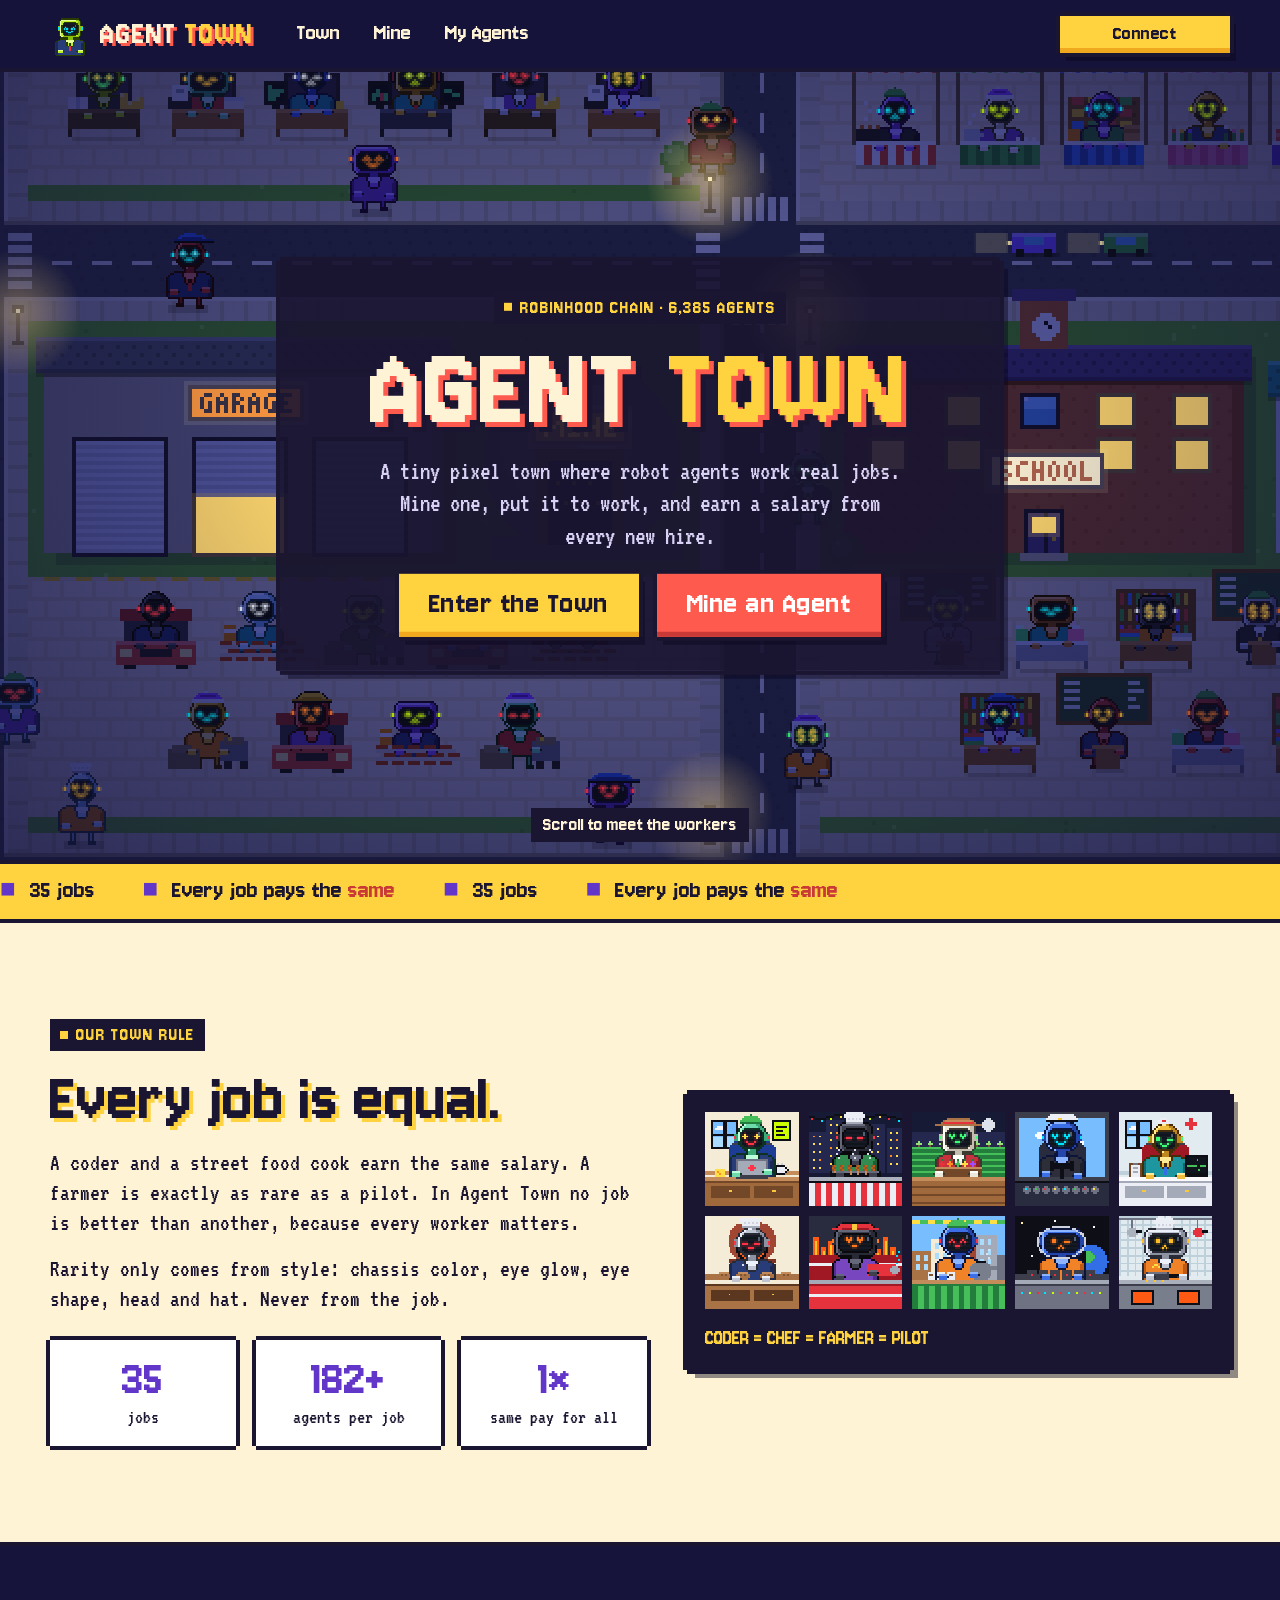
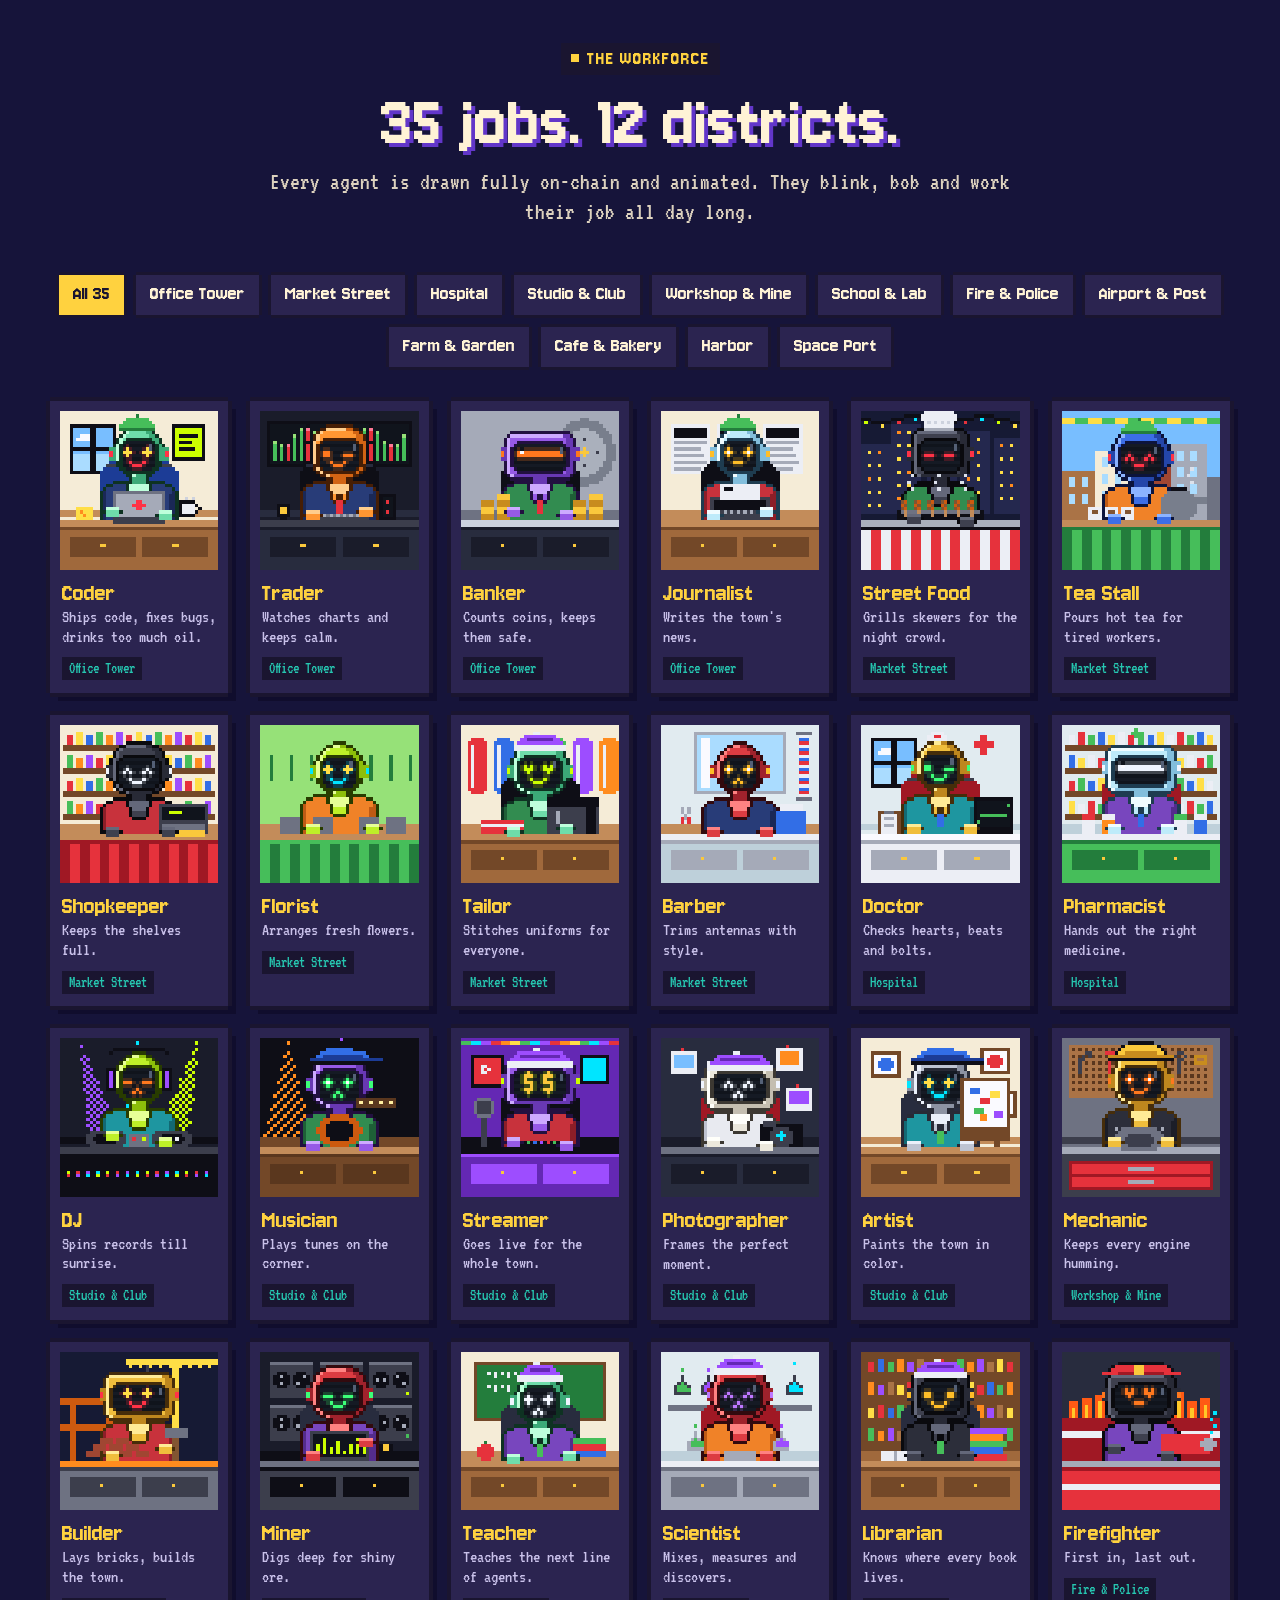
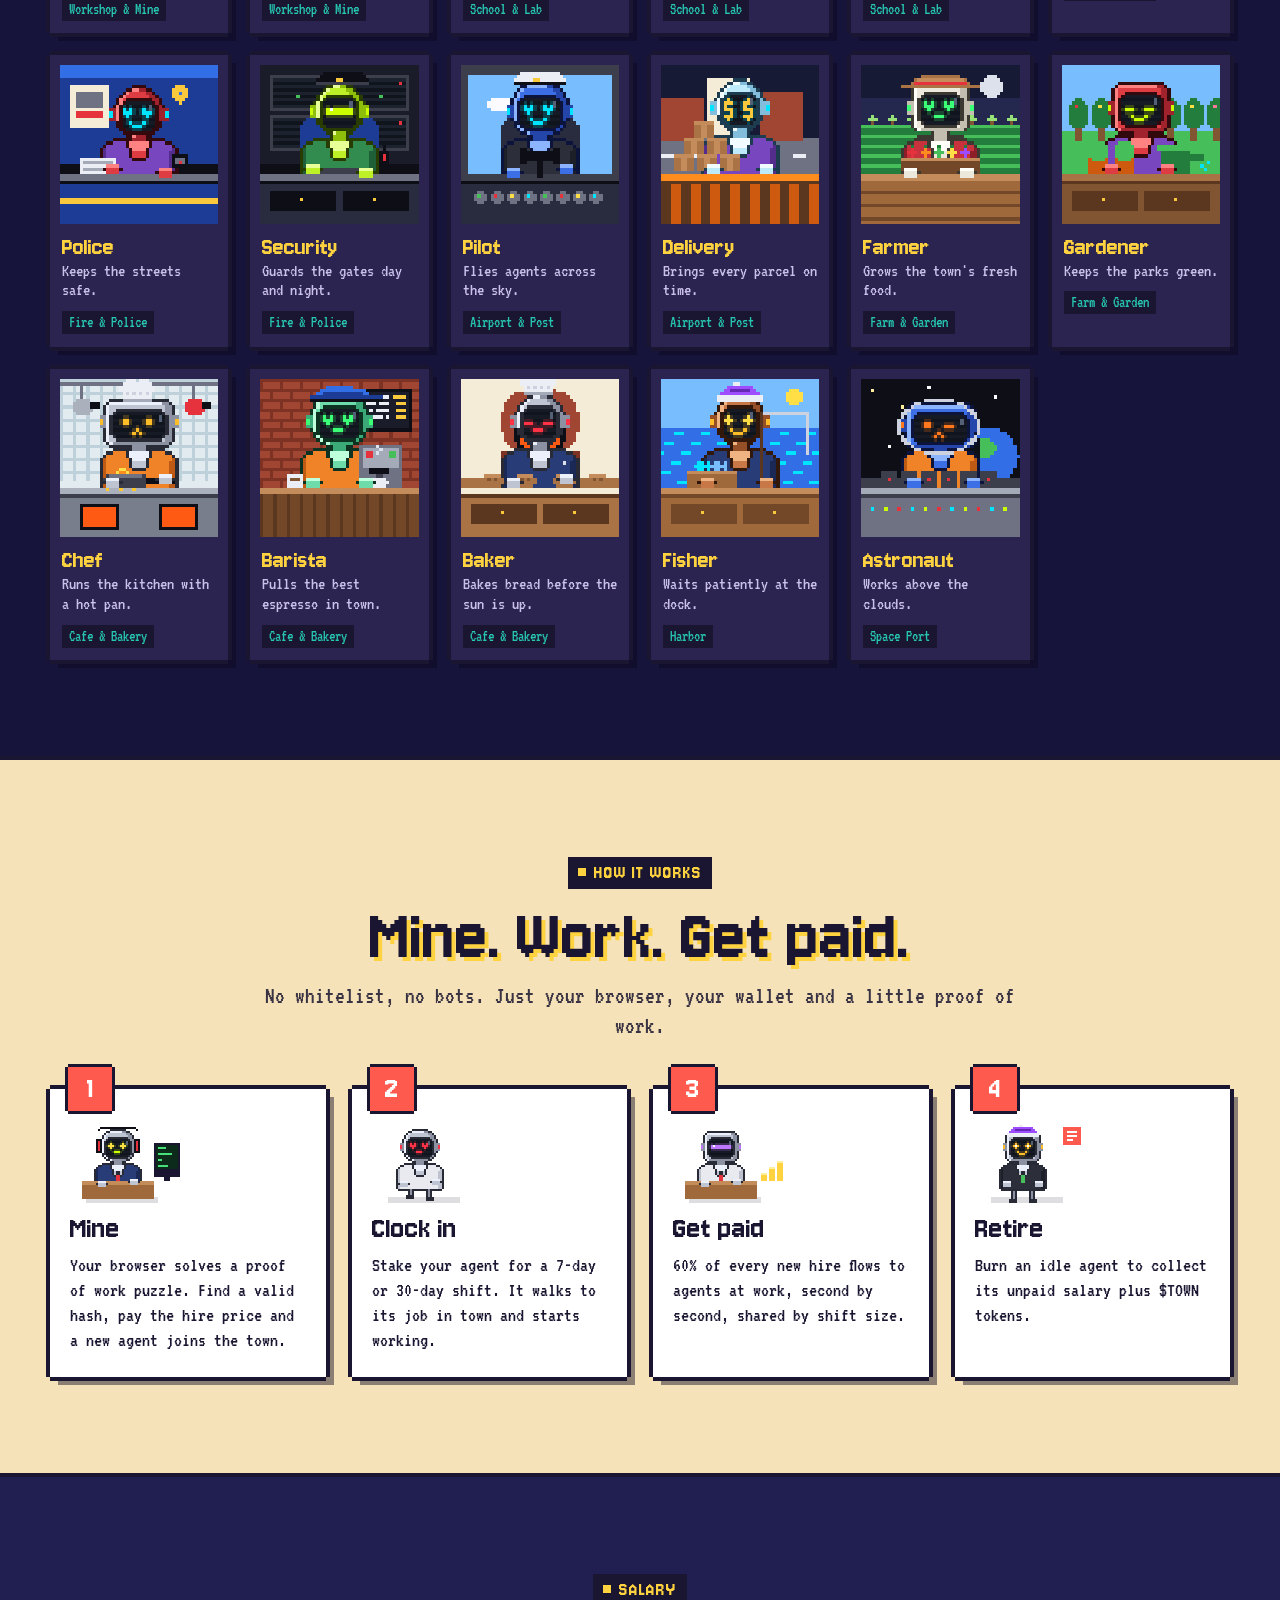
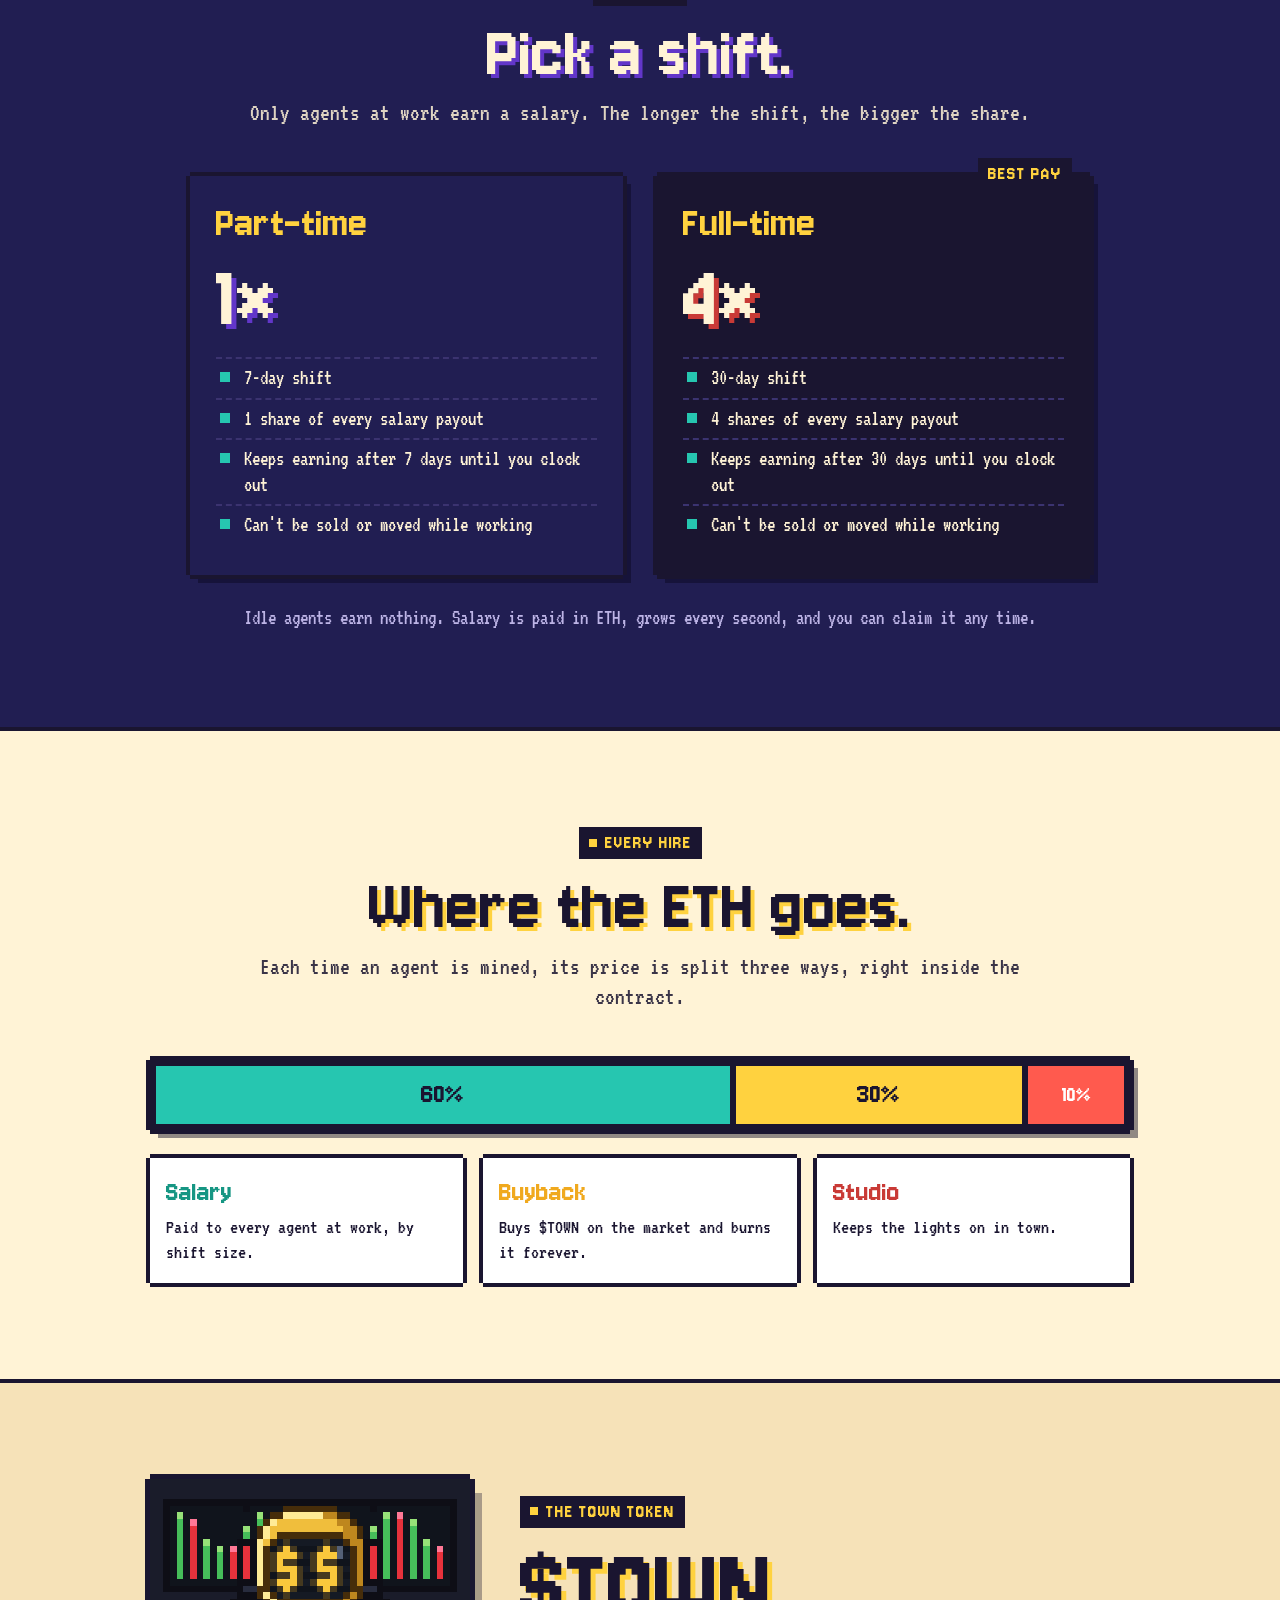
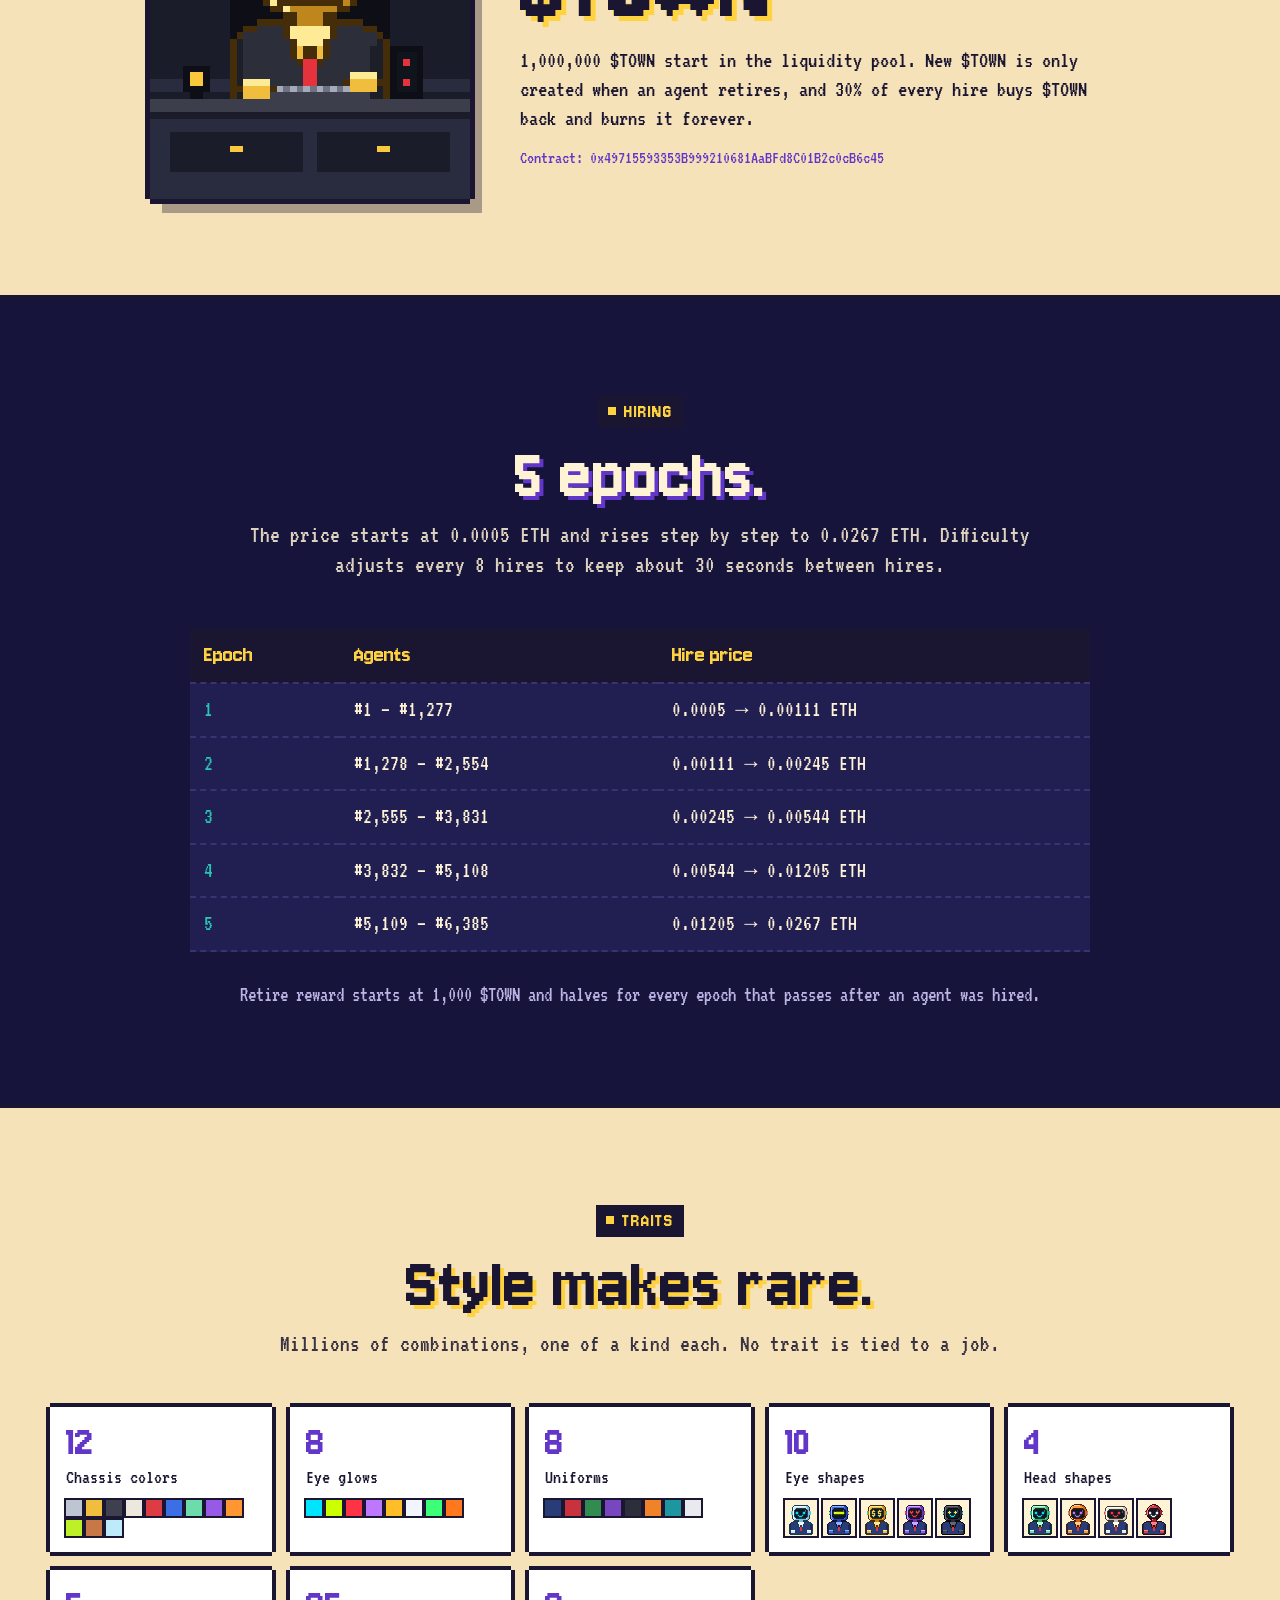
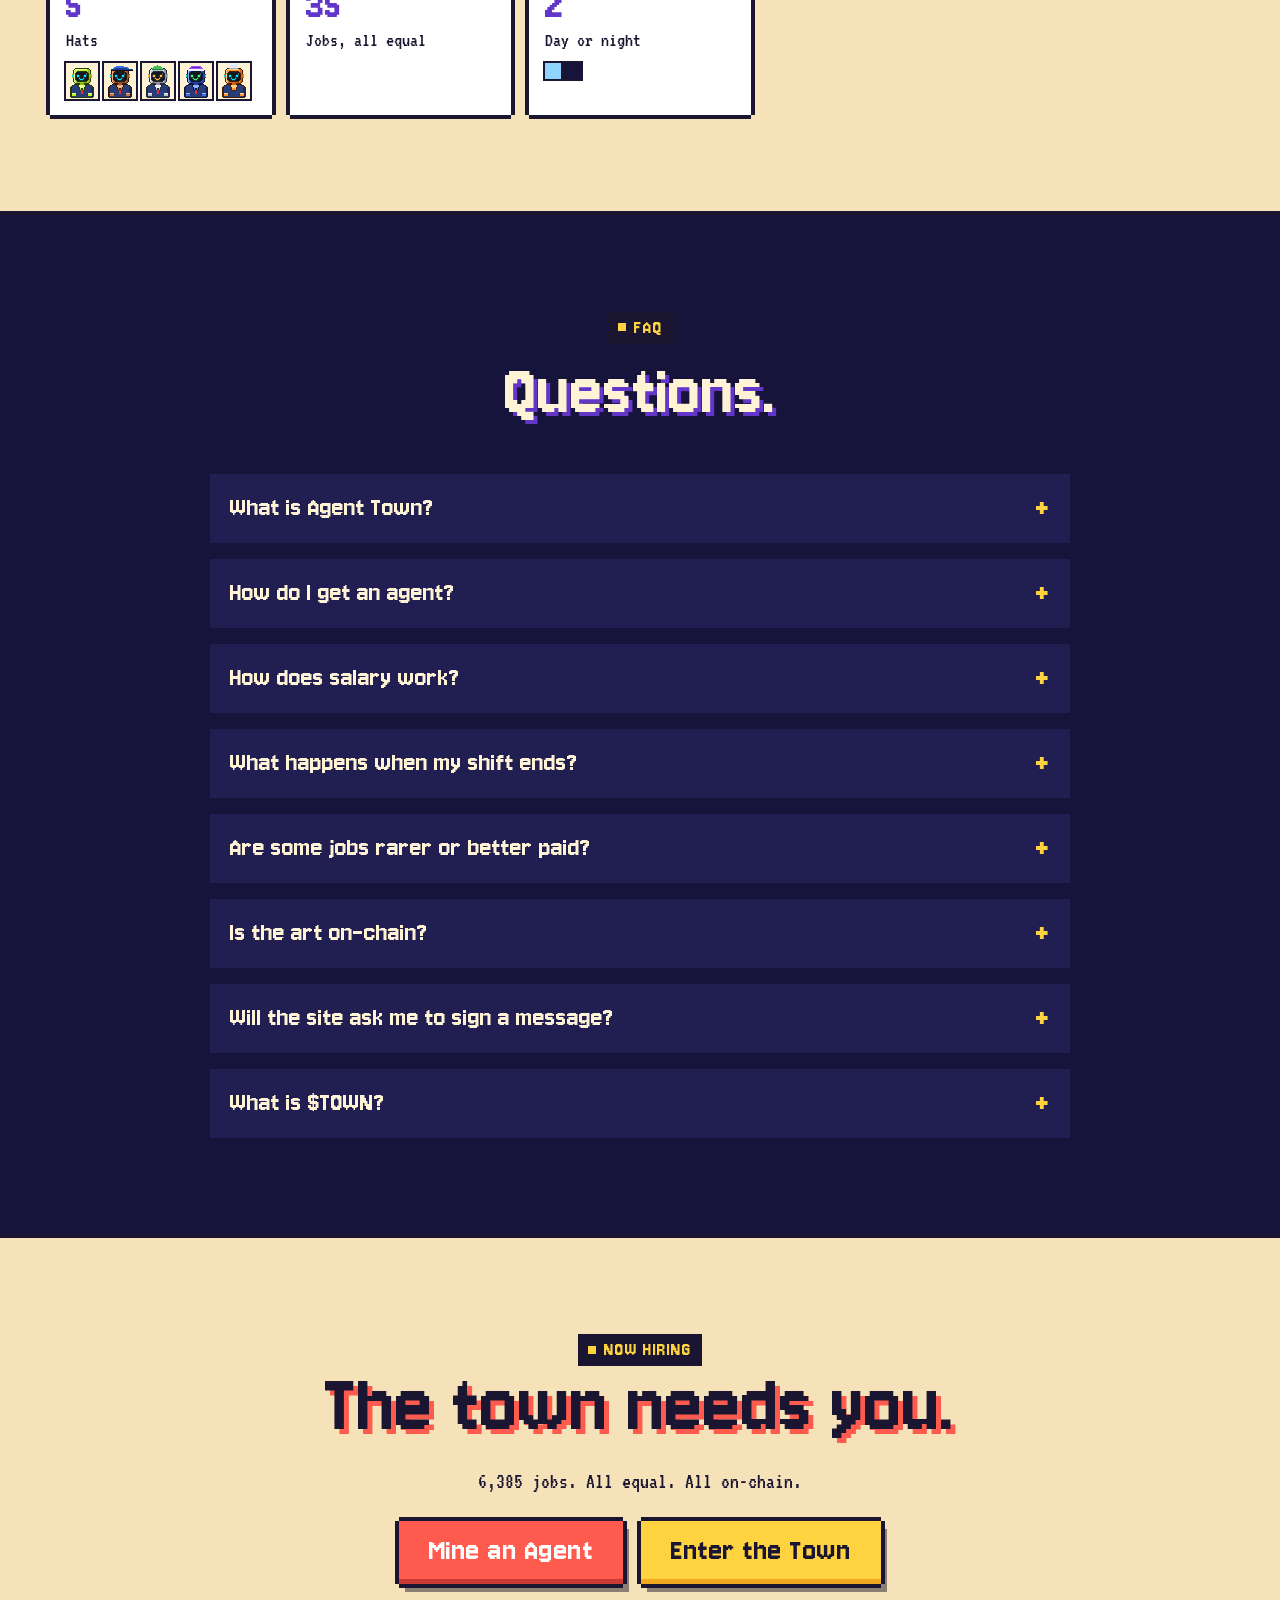
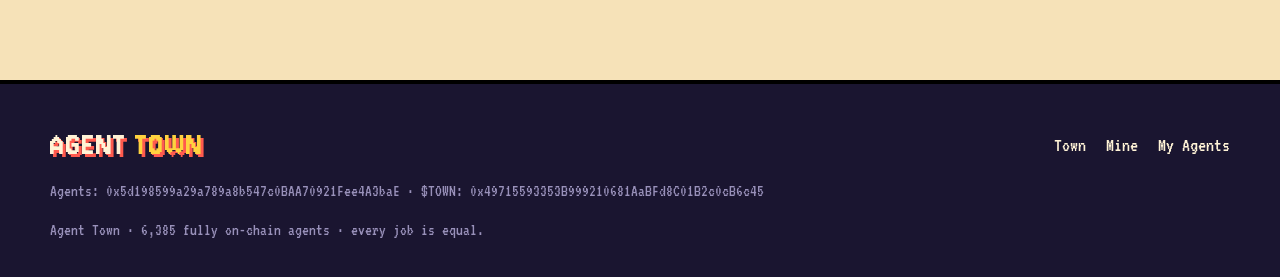
==== index.html @ d81fc174 "Add files via upload" ====
<!doctype html>
<html lang="en">
<head>
<meta charset="utf-8">
<meta name="viewport" content="width=device-width, initial-scale=1, viewport-fit=cover">
<title>Agent Town · 6,385 on-chain robot workers</title>
<meta name="description" content="A pixel town of 6,385 fully on-chain robot agents on Robinhood Chain. Mine an agent, put it to work and earn a salary from every new hire. Every job is equal.">
<meta name="theme-color" content="#16143a">
<meta property="og:title" content="Agent Town · 6,385 on-chain robot workers">
<meta property="og:description" content="A pixel town of 6,385 fully on-chain robot agents on Robinhood Chain. Mine an agent, put it to work and earn a salary from every new hire. Every job is equal.">
<meta property="og:type" content="website">
<meta property="og:image" content="/og.png">
<meta name="twitter:card" content="summary_large_image">
<link rel="icon" type="image/png" href="/favicon.png">
<link rel="preload" href="/fonts/jersey-10-latin-400-normal.woff2" as="font" type="font/woff2" crossorigin>
<link rel="preload" href="/fonts/vt323-latin-400-normal.woff2" as="font" type="font/woff2" crossorigin>
<link rel="stylesheet" href="/fonts.css">
<link rel="stylesheet" href="/style.css">
</head>
<body>
<header class="site-head">
  <div class="wrap bar">
    <a class="logo" href="/" aria-label="Agent Town home"><canvas width="32" height="36"></canvas><b>AGENT <span>TOWN</span></b></a>
    <nav class="nav" aria-label="Main">
      <a href="/town">Town</a>
      <a href="/mine">Mine</a>
      <a href="/agents">My Agents</a>
    </nav>
    <div class="head-right rel">
      <button class="btn small wallet-btn" type="button"><i class="dot"></i><span class="t">Connect</span></button>
      <button class="menu-btn" type="button" aria-label="Menu" aria-expanded="false"><span></span></button>
    </div>
  </div>
</header>
<main>
  <section class="hero" aria-label="Agent Town">
    <canvas class="town" id="heroTown" aria-hidden="true"></canvas>
    <div class="hero-card px-drop">
      <span class="tag"><i></i>Robinhood Chain &middot; 6,385 agents</span>
      <h1>AGENT <span>TOWN</span></h1>
      <p>A tiny pixel town where robot agents work real jobs. Mine one, put it to work, and earn a salary from every new hire.</p>
      <div class="cta">
        <a class="btn big" href="/town">Enter the Town</a>
        <a class="btn big red" href="/mine">Mine an Agent</a>
      </div>
    </div>
    <div class="hero-hint">Scroll to meet the workers</div>
  </section>

  <div class="ticker" aria-label="Live stats"><div class="track" id="ticker"></div></div>

  <section class="paper">
    <div class="wrap equal">
      <div class="reveal">
        <span class="tag"><i></i>Our town rule</span>
        <h2>Every job is equal.</h2>
        <p>A coder and a street food cook earn the same salary. A farmer is exactly as rare as a pilot. In Agent Town no job is better than another, because every worker matters.</p>
        <p>Rarity only comes from style: chassis color, eye glow, eye shape, head and hat. Never from the job.</p>
        <div class="facts">
          <div class="fact px"><b>35</b><span>jobs</span></div>
          <div class="fact px"><b>182+</b><span>agents per job</span></div>
          <div class="fact px"><b>1&times;</b><span>same pay for all</span></div>
        </div>
      </div>
      <div class="equal-art px-drop reveal" id="equalArt">
        <div class="scale"><span>CODER = CHEF = FARMER = PILOT</span><span>=</span></div>
      </div>
    </div>
  </section>

  <section class="night edge-top" id="jobs">
    <div class="wrap">
      <div class="sec-head reveal">
        <span class="tag"><i></i>The workforce</span>
        <h2>35 jobs. 12 districts.</h2>
        <p>Every agent is drawn fully on-chain and animated. They blink, bob and work their job all day long.</p>
      </div>
      <div class="filters" id="filters"></div>
      <div class="jobs" id="jobGrid"></div>
    </div>
  </section>

  <section class="paper2 edge-top">
    <div class="wrap">
      <div class="sec-head reveal">
        <span class="tag"><i></i>How it works</span>
        <h2>Mine. Work. Get paid.</h2>
        <p>No whitelist, no bots. Just your browser, your wallet and a little proof of work.</p>
      </div>
      <div class="steps">
        <div class="step px-drop reveal"><div class="ic"><canvas data-step="0"></canvas></div><h3>Mine</h3><p>Your browser solves a proof of work puzzle. Find a valid hash, pay the hire price and a new agent joins the town.</p></div>
        <div class="step px-drop reveal"><div class="ic"><canvas data-step="1"></canvas></div><h3>Clock in</h3><p>Stake your agent for a 7-day or 30-day shift. It walks to its job in town and starts working.</p></div>
        <div class="step px-drop reveal"><div class="ic"><canvas data-step="2"></canvas></div><h3>Get paid</h3><p>60% of every new hire flows to agents at work, second by second, shared by shift size.</p></div>
        <div class="step px-drop reveal"><div class="ic"><canvas data-step="3"></canvas></div><h3>Retire</h3><p>Burn an idle agent to collect its unpaid salary plus $TOWN tokens.</p></div>
      </div>
    </div>
  </section>

  <section class="night2 edge-top" id="salary">
    <div class="wrap">
      <div class="sec-head reveal">
        <span class="tag"><i></i>Salary</span>
        <h2>Pick a shift.</h2>
        <p>Only agents at work earn a salary. The longer the shift, the bigger the share.</p>
      </div>
      <div class="plans">
        <div class="plan px-drop reveal">
          <h3>Part-time</h3>
          <div class="mult">1&times;</div>
          <ul>
            <li>7-day shift</li>
            <li>1 share of every salary payout</li>
            <li>Keeps earning after 7 days until you clock out</li>
            <li>Can't be sold or moved while working</li>
          </ul>
        </div>
        <div class="plan full px-drop reveal">
          <span class="tag ribbon">Best pay</span>
          <h3>Full-time</h3>
          <div class="mult">4&times;</div>
          <ul>
            <li>30-day shift</li>
            <li>4 shares of every salary payout</li>
            <li>Keeps earning after 30 days until you clock out</li>
            <li>Can't be sold or moved while working</li>
          </ul>
        </div>
      </div>
      <p class="note reveal">Idle agents earn nothing. Salary is paid in ETH, grows every second, and you can claim it any time.</p>
    </div>
  </section>

  <section class="paper edge-top">
    <div class="wrap split">
      <div class="sec-head reveal">
        <span class="tag"><i></i>Every hire</span>
        <h2>Where the ETH goes.</h2>
        <p>Each time an agent is mined, its price is split three ways, right inside the contract.</p>
      </div>
      <div class="bar px-drop reveal"><div>60%</div><div>30%</div><div>10%</div></div>
      <div class="legend">
        <div class="px reveal"><b>Salary</b>Paid to every agent at work, by shift size.</div>
        <div class="px reveal"><b>Buyback</b>Buys $TOWN on the market and burns it forever.</div>
        <div class="px reveal"><b>Studio</b>Keeps the lights on in town.</div>
      </div>
    </div>
  </section>

  <section class="paper2 edge-top">
    <div class="wrap coin">
      <img class="coin-img reveal" src="/town-token.png" alt="$TOWN token logo" width="320" height="320">
      <div class="reveal">
        <span class="tag"><i></i>The town token</span>
        <h2>$TOWN</h2>
        <p>1,000,000 $TOWN start in the liquidity pool. New $TOWN is only created when an agent retires, and 30% of every hire buys $TOWN back and burns it forever.</p>
        <p class="addr" id="tokenAddr">Contract goes live with the town.</p>
      </div>
    </div>
  </section>

  <section class="night edge-top">
    <div class="wrap">
      <div class="sec-head reveal">
        <span class="tag"><i></i>Hiring</span>
        <h2>5 epochs.</h2>
        <p>The price starts at 0.0005 ETH and rises step by step to 0.0267 ETH. Difficulty adjusts every 8 hires to keep about 30 seconds between hires.</p>
      </div>
      <div class="table-wrap reveal">
        <table class="table" id="epochs">
          <thead><tr><th>Epoch</th><th>Agents</th><th>Hire price</th></tr></thead>
          <tbody></tbody>
        </table>
      </div>
      <p class="note reveal">Retire reward starts at 1,000 $TOWN and halves for every epoch that passes after an agent was hired.</p>
    </div>
  </section>

  <section class="paper2 edge-top">
    <div class="wrap">
      <div class="sec-head reveal">
        <span class="tag"><i></i>Traits</span>
        <h2>Style makes rare.</h2>
        <p>Millions of combinations, one of a kind each. No trait is tied to a job.</p>
      </div>
      <div class="traits" id="traits"></div>
    </div>
  </section>

  <section class="night edge-top">
    <div class="wrap">
      <div class="sec-head reveal">
        <span class="tag"><i></i>FAQ</span>
        <h2>Questions.</h2>
      </div>
      <div class="faq">
        <details class="reveal"><summary>What is Agent Town?</summary><p>A collection of 6,385 robot agents on Robinhood Chain. Each one has a job in a pixel town. Put your agent to work and it earns a salary in ETH from every new hire.</p></details>
        <details class="reveal"><summary>How do I get an agent?</summary><p>Open the Mine page, connect a wallet with some ETH on Robinhood Chain and press Start. Your browser searches for a valid hash. When it finds one, you confirm one transaction to hire your agent.</p></details>
        <details class="reveal"><summary>How does salary work?</summary><p>60% of every hire price goes into the salary pool. The pool pays agents at work every second, and each hire is fully paid out within 24 hours. A part-time agent holds 1 share and a full-time agent holds 4 shares. Claim any time.</p></details>
        <details class="reveal"><summary>What happens when my shift ends?</summary><p>Your agent keeps working and earning at the same rate. You can clock it out any time after the shift ends. Once it is out, it can be sold or moved again.</p></details>
        <details class="reveal"><summary>Are some jobs rarer or better paid?</summary><p>No. Every job has the same number of agents and the same salary. Rarity only comes from style traits.</p></details>
        <details class="reveal"><summary>Is the art on-chain?</summary><p>Yes. Every agent is an animated SVG built by the contract itself. No servers, no IPFS.</p></details>
        <details class="reveal"><summary>Will the site ask me to sign a message?</summary><p>Only once when you connect: a plain text message that proves you own the wallet. It is free and can never move your funds. Everything else is a normal transaction you approve, like hiring, clocking in, clocking out, claiming or retiring.</p></details>
        <details class="reveal"><summary>What is $TOWN?</summary><p>The town token. 1,000,000 $TOWN start in the liquidity pool. New $TOWN is only created when an agent retires, and 30% of every hire buys $TOWN back and burns it.</p></details>
      </div>
    </div>
  </section>

  <section class="paper2 edge-top cta-band">
    <div class="wrap reveal">
      <span class="tag"><i></i>Now hiring</span>
      <h2>The town needs you.</h2>
      <p>6,385 jobs. All equal. All on-chain.</p>
      <div class="cta">
        <a class="btn big red" href="/mine">Mine an Agent</a>
        <a class="btn big" href="/town">Enter the Town</a>
      </div>
    </div>
  </section>
</main>
<footer class="site-foot">
  <div class="wrap">
    <div class="row">
      <a class="logo" href="/"><b>AGENT <span>TOWN</span></b></a>
      <div class="links">
        <a href="/town">Town</a>
        <a href="/mine">Mine</a>
        <a href="/agents">My Agents</a>
        <a data-x href="#" target="_blank" rel="noopener">X</a>
      </div>
    </div>
    <div class="addr"></div>
    <div class="addr">Agent Town &middot; 6,385 fully on-chain agents &middot; every job is equal.</div>
  </div>
</footer>
<script src="/config.js"></script>
<script src="/keccak.js"></script>
<script src="/data.js"></script>
<script src="/agentart.js"></script>
<script src="/sprites.js"></script>
<script src="/core.js"></script>
<script src="/townmap.js"></script>
<script src="/home.js"></script>
</body>
</html>
---- fonts.css ----
@font-face { font-family: 'Jersey 10'; font-style: normal; font-weight: 400; font-display: swap; src: url('fonts/jersey-10-latin-400-normal.woff2') format('woff2'); }
@font-face { font-family: 'VT323'; font-style: normal; font-weight: 400; font-display: swap; src: url('fonts/vt323-latin-400-normal.woff2') format('woff2'); }
---- style.css ----
:root {
  --ink: #1a1530;
  --ink2: #2b2450;
  --ink3: #3b3370;
  --paper: #fff3d6;
  --paper2: #f6e2b8;
  --paper3: #ead0a0;
  --sun: #ffd23f;
  --sun2: #f0a91e;
  --tomato: #ff5a4e;
  --tomato2: #c93a36;
  --teal: #26c6b0;
  --teal2: #169683;
  --violet: #8b5cf6;
  --violet2: #6236c9;
  --sky: #8fd3ff;
  --grass: #6cc24a;
  --night: #16143a;
  --night2: #211e52;
  --muted: #7d7399;
  --px: 4px;
  --head: "Jersey 10", "VT323", monospace;
  --body: "VT323", "Jersey 10", monospace;
}

* { box-sizing: border-box; }
html { -webkit-text-size-adjust: 100%; scroll-behavior: smooth; }
body {
  margin: 0;
  background: var(--night);
  color: var(--paper);
  font-family: var(--body);
  font-size: 22px;
  line-height: 1.25;
  overflow-x: hidden;
}
img, canvas { image-rendering: pixelated; image-rendering: crisp-edges; }
a { color: inherit; }
button { font: inherit; color: inherit; }
::selection { background: var(--sun); color: var(--ink); }
.wrap { width: min(1180px, 100% - 32px); margin: 0 auto; }
.sr { position: absolute; width: 1px; height: 1px; overflow: hidden; clip: rect(0 0 0 0); }

.px {
  box-shadow: 0 calc(var(--px) * -1) 0 0 var(--ink), 0 var(--px) 0 0 var(--ink), calc(var(--px) * -1) 0 0 0 var(--ink), var(--px) 0 0 0 var(--ink);
}
.px-drop {
  box-shadow:
    0 calc(var(--px) * -1) 0 0 var(--ink), 0 var(--px) 0 0 var(--ink), calc(var(--px) * -1) 0 0 0 var(--ink), var(--px) 0 0 0 var(--ink),
    calc(var(--px) * 2) calc(var(--px) * 2) 0 0 rgba(10, 6, 30, 0.45);
}

.btn {
  --bg: var(--sun);
  --fg: var(--ink);
  --edge: var(--sun2);
  position: relative;
  display: inline-flex;
  align-items: center;
  justify-content: center;
  gap: 10px;
  padding: 10px 22px 12px;
  border: 0;
  background: var(--bg);
  color: var(--fg);
  font-family: var(--head);
  font-size: 26px;
  line-height: 1;
  letter-spacing: 0.5px;
  text-decoration: none;
  cursor: pointer;
  overflow: hidden;
  white-space: nowrap;
  user-select: none;
  box-shadow:
    inset 0 -5px 0 0 var(--edge),
    0 -4px 0 0 var(--ink), 0 4px 0 0 var(--ink), -4px 0 0 0 var(--ink), 4px 0 0 0 var(--ink),
    6px 8px 0 0 rgba(10, 6, 30, 0.45);
  transition: transform 0.12s steps(2), box-shadow 0.12s steps(2), filter 0.12s;
}
.btn::after {
  content: "";
  position: absolute;
  top: 0; bottom: 0;
  left: -60%;
  width: 40%;
  background: linear-gradient(90deg, transparent, rgba(255, 255, 255, 0.55), transparent);
  transform: skewX(-20deg);
  transition: left 0s;
  pointer-events: none;
}
.btn:hover { transform: translateY(-3px); filter: brightness(1.05); }
.btn:hover::after { left: 130%; transition: left 0.55s steps(8); }
.btn:active { transform: translateY(3px); box-shadow: inset 0 -2px 0 0 var(--edge), 0 -4px 0 0 var(--ink), 0 4px 0 0 var(--ink), -4px 0 0 0 var(--ink), 4px 0 0 0 var(--ink), 2px 3px 0 0 rgba(10, 6, 30, 0.45); }
.btn:focus-visible { outline: 3px dashed var(--sun); outline-offset: 8px; }
.btn[disabled] { filter: grayscale(0.8) brightness(0.8); cursor: not-allowed; transform: none; }
.btn.red { --bg: var(--tomato); --fg: #fff; --edge: var(--tomato2); }
.btn.teal { --bg: var(--teal); --fg: var(--ink); --edge: var(--teal2); }
.btn.violet { --bg: var(--violet); --fg: #fff; --edge: var(--violet2); }
.btn.paper { --bg: var(--paper); --fg: var(--ink); --edge: var(--paper3); }
.btn.dark { --bg: var(--ink2); --fg: var(--paper); --edge: var(--ink); }
.btn.small { font-size: 21px; padding: 7px 14px 9px; }
.btn.big { font-size: 32px; padding: 14px 30px 17px; }
.btn .ico { width: 18px; height: 18px; display: inline-block; }

.tag {
  display: inline-flex; align-items: center; gap: 8px;
  padding: 3px 10px 4px;
  background: var(--ink);
  color: var(--sun);
  font-family: var(--head);
  font-size: 20px;
  letter-spacing: 1px;
  text-transform: uppercase;
}
.tag i { width: 8px; height: 8px; background: currentColor; display: inline-block; animation: blink 1.2s steps(2) infinite; }
@keyframes blink { 50% { opacity: 0.15; } }

.site-head {
  position: sticky; top: 0; z-index: 50;
  background: rgba(22, 20, 58, 0.92);
  backdrop-filter: blur(6px);
  border-bottom: 4px solid var(--ink);
}
.site-head .bar { display: flex; align-items: center; gap: 18px; height: 68px; }
.logo { display: flex; align-items: center; gap: 10px; text-decoration: none; }
.logo canvas { width: 40px; height: 45px; }
.logo b { font-family: var(--head); font-weight: 400; font-size: 34px; letter-spacing: 1px; color: var(--paper); line-height: 1; text-shadow: 3px 3px 0 var(--tomato); }
.logo b span { color: var(--sun); }
.nav { display: flex; gap: 6px; margin-left: 12px; }
.nav a {
  position: relative;
  font-family: var(--head); font-size: 24px; text-decoration: none; color: var(--paper);
  padding: 8px 14px 10px;
}
.nav a::before {
  content: ""; position: absolute; left: 14px; right: 14px; bottom: 4px; height: 4px; background: var(--sun);
  transform: scaleX(0); transform-origin: left; transition: transform 0.25s steps(5);
}
.nav a:hover::before, .nav a.on::before { transform: scaleX(1); }
.nav a.on { color: var(--sun); }
.head-right { margin-left: auto; display: flex; align-items: center; gap: 12px; }
.menu-btn { display: none; width: 48px; height: 44px; background: var(--ink2); border: 0; cursor: pointer; position: relative; }
.menu-btn span, .menu-btn span::before, .menu-btn span::after { position: absolute; left: 12px; width: 24px; height: 4px; background: var(--paper); content: ""; transition: transform 0.2s steps(3), top 0.2s steps(3), opacity 0.1s; }
.menu-btn span { top: 20px; }
.menu-btn span::before { left: 0; top: -8px; }
.menu-btn span::after { left: 0; top: 8px; }
.menu-open .menu-btn span { background: transparent; }
.menu-open .menu-btn span::before { top: 0; transform: rotate(45deg); }
.menu-open .menu-btn span::after { top: 0; transform: rotate(-45deg); }
.wallet-btn { min-width: 170px; }
.wallet-btn .dot { width: 10px; height: 10px; background: #46e07a; display: none; }
.wallet-btn.on .dot { display: inline-block; }

@media (max-width: 880px) {
  .nav { position: fixed; left: 0; right: 0; top: 72px; margin: 0; flex-direction: column; gap: 0; background: var(--night2); border-bottom: 4px solid var(--ink); clip-path: inset(0 0 100% 0); transition: clip-path 0.3s steps(6); }
  .nav a { font-size: 30px; padding: 16px 24px; border-top: 2px dashed var(--ink3); }
  .nav a::before { left: 24px; right: auto; width: 40px; bottom: 10px; }
  .menu-open .nav { clip-path: inset(0 0 0 0); }
  .menu-btn { display: block; }
  .wallet-btn { min-width: 0; font-size: 20px; padding: 8px 12px 10px; }
  .logo b { font-size: 28px; }
}
@media (max-width: 420px) {
  .logo b { display: none; }
}

.hero { position: relative; height: min(88vh, 860px); min-height: 560px; overflow: hidden; background: var(--grass); border-bottom: 4px solid var(--ink); }
.hero canvas.town { position: absolute; inset: 0; width: 100%; height: 100%; display: block; }
.hero::after { content: ""; position: absolute; inset: 0; background: radial-gradient(ellipse at 50% 45%, rgba(22, 20, 58, 0) 35%, rgba(22, 20, 58, 0.55) 100%); pointer-events: none; }
.hero-card {
  position: absolute; z-index: 2; left: 50%; top: 50%; transform: translate(-50%, -50%);
  width: min(720px, calc(100% - 40px));
  padding: 30px 34px 34px;
  background: rgba(26, 21, 48, 0.9);
  text-align: center;
}
.hero-card h1 { margin: 12px 0 6px; font-family: var(--head); font-weight: 400; font-size: clamp(64px, 11vw, 124px); line-height: 0.85; letter-spacing: 2px; color: var(--paper); text-shadow: 5px 5px 0 var(--tomato), 10px 10px 0 var(--ink); }
.hero-card h1 span { color: var(--sun); }
.hero-card p { margin: 14px auto 22px; max-width: 520px; font-size: 26px; color: #d9d2f5; }
.hero-card .cta { display: flex; gap: 18px; justify-content: center; flex-wrap: wrap; }
.hero-hint { position: absolute; z-index: 2; bottom: 18px; left: 50%; transform: translateX(-50%); white-space: nowrap; font-family: var(--head); font-size: 20px; color: var(--paper); background: var(--ink); padding: 4px 12px 5px; animation: bob 1.4s steps(2) infinite; }
@keyframes bob { 50% { transform: translate(-50%, 4px); } }

.ticker { background: var(--sun); color: var(--ink); border-bottom: 4px solid var(--ink); overflow: hidden; white-space: nowrap; font-family: var(--head); font-size: 26px; }
.ticker .track { display: inline-flex; gap: 48px; padding: 10px 0 12px; animation: roll 38s linear infinite; }
.ticker .track span b { font-weight: 400; color: var(--tomato2); }
.ticker .track span::before { content: "\25A0"; margin-right: 14px; color: var(--violet2); }
@keyframes roll { to { transform: translateX(-50%); } }

section { position: relative; padding: 96px 0; }
.paper { background: var(--paper); color: var(--ink); }
.paper2 { background: var(--paper2); color: var(--ink); }
.night { background: var(--night); color: var(--paper); }
.night2 { background: var(--night2); color: var(--paper); }
.edge-top { border-top: 4px solid var(--ink); }
.sec-head { text-align: center; max-width: 780px; margin: 0 auto 48px; }
.sec-head h2 { margin: 14px 0 10px; font-family: var(--head); font-weight: 400; font-size: clamp(46px, 7vw, 76px); line-height: 0.9; }
.paper .sec-head h2, .paper2 .sec-head h2 { text-shadow: 4px 4px 0 var(--sun); }
.night .sec-head h2, .night2 .sec-head h2 { text-shadow: 4px 4px 0 var(--violet2); }
.sec-head p { margin: 0; font-size: 24px; opacity: 0.85; }

.equal { display: grid; grid-template-columns: 1.1fr 1fr; gap: 40px; align-items: center; }
.equal h2 { font-family: var(--head); font-weight: 400; font-size: clamp(46px, 6.5vw, 72px); line-height: 0.9; margin: 16px 0; text-shadow: 4px 4px 0 var(--sun); }
.equal p { font-size: 24px; margin: 0 0 16px; }
.facts { display: grid; grid-template-columns: repeat(3, 1fr); gap: 20px; margin-top: 26px; }
.fact { background: #fff; padding: 16px 14px; text-align: center; }
.fact b { display: block; font-family: var(--head); font-weight: 400; font-size: 52px; line-height: 0.9; color: var(--violet2); }
.fact span { font-size: 20px; }
.equal-art { position: relative; background: var(--ink); padding: 18px; display: grid; grid-template-columns: repeat(5, 1fr); gap: 10px; }
.equal-art canvas { width: 100%; aspect-ratio: 1; display: block; background: #0d0b1f; }
.equal-art .scale { grid-column: 1 / -1; display: flex; justify-content: space-between; align-items: center; color: var(--sun); font-family: var(--head); font-size: 22px; padding-top: 6px; }

.filters { display: flex; flex-wrap: wrap; gap: 12px; justify-content: center; margin: 0 auto 34px; }
.chip { font-family: var(--head); font-size: 21px; padding: 6px 14px 8px; background: var(--ink2); color: var(--paper); border: 0; cursor: pointer; box-shadow: 0 -3px 0 0 var(--ink), 0 3px 0 0 var(--ink), -3px 0 0 0 var(--ink), 3px 0 0 0 var(--ink); transition: transform 0.1s steps(2); }
.chip:hover { transform: translateY(-2px); }
.chip.on { background: var(--sun); color: var(--ink); }
.jobs { display: grid; grid-template-columns: repeat(auto-fill, minmax(168px, 1fr)); gap: 22px; }
.job { background: var(--ink2); padding: 10px 10px 12px; transition: transform 0.15s steps(3); }
.job:hover { transform: translateY(-6px) rotate(-1deg); }
.job canvas { width: 100%; aspect-ratio: 1; display: block; background: #0d0b1f; }
.job h3 { margin: 10px 2px 2px; font-family: var(--head); font-weight: 400; font-size: 26px; line-height: 1; color: var(--sun); }
.job p { margin: 2px; font-size: 18px; color: #c9c1ea; line-height: 1.1; }
.job .where { display: inline-block; margin: 8px 2px 0; font-size: 16px; padding: 1px 7px 2px; background: var(--ink); color: var(--teal); }
.job.hide { display: none; }

.steps { display: grid; grid-template-columns: repeat(4, 1fr); gap: 26px; counter-reset: s; }
.step { position: relative; background: #fff; padding: 22px 20px 24px; }
.step::before { counter-increment: s; content: counter(s); position: absolute; top: -22px; left: 18px; width: 44px; height: 44px; display: grid; place-items: center; font-family: var(--head); font-size: 32px; background: var(--tomato); color: #fff; box-shadow: 0 -3px 0 0 var(--ink), 0 3px 0 0 var(--ink), -3px 0 0 0 var(--ink), 3px 0 0 0 var(--ink); }
.step h3 { margin: 10px 0 8px; font-family: var(--head); font-weight: 400; font-size: 32px; line-height: 1; }
.step p { margin: 0; font-size: 20px; }
.step .ic { height: 92px; display: flex; align-items: end; }
.step .ic canvas { height: 88px; }

.plans { display: grid; grid-template-columns: 1fr 1fr; gap: 34px; max-width: 900px; margin: 0 auto; }
.plan { background: var(--night2); padding: 26px 26px 30px; position: relative; }
.plan.full { background: var(--ink); }
.plan .ribbon { position: absolute; top: -18px; right: 18px; }
.plan h3 { margin: 0; font-family: var(--head); font-weight: 400; font-size: 44px; color: var(--sun); line-height: 1; }
.plan .mult { font-family: var(--head); font-size: 96px; line-height: 0.85; color: var(--paper); margin: 12px 0 4px; text-shadow: 5px 5px 0 var(--violet2); }
.plan.full .mult { text-shadow: 5px 5px 0 var(--tomato2); }
.plan ul { list-style: none; margin: 18px 0 0; padding: 0; font-size: 21px; }
.plan li { padding: 6px 0 6px 28px; position: relative; border-top: 2px dashed var(--ink3); }
.plan li::before { content: ""; position: absolute; left: 4px; top: 13px; width: 10px; height: 10px; background: var(--teal); }
.note { max-width: 900px; margin: 30px auto 0; text-align: center; font-size: 21px; color: #bdb4e6; }

.split { max-width: 980px; margin: 0 auto; }
.split .bar { display: flex; height: 70px; background: var(--ink); padding: 6px; gap: 6px; }
.split .bar div { display: flex; align-items: center; justify-content: center; font-family: var(--head); font-size: 30px; color: var(--ink); transform-origin: left; }
.split .bar div:nth-child(1) { flex: 60; background: var(--teal); }
.split .bar div:nth-child(2) { flex: 30; background: var(--sun); }
.split .bar div:nth-child(3) { flex: 10; background: var(--tomato); color: #fff; font-size: 24px; }
.split .legend { display: grid; grid-template-columns: repeat(3, 1fr); gap: 20px; margin-top: 28px; }
.split .legend div { background: #fff; padding: 16px 16px 18px; font-size: 20px; }
.split .legend b { display: block; font-family: var(--head); font-weight: 400; font-size: 30px; margin-bottom: 4px; }
.split .legend div:nth-child(1) b { color: var(--teal2); }
.split .legend div:nth-child(2) b { color: var(--sun2); }
.split .legend div:nth-child(3) b { color: var(--tomato2); }

.table { width: 100%; border-collapse: collapse; font-size: 22px; background: var(--night2); }
.table th, .table td { padding: 12px 14px; text-align: left; border-bottom: 2px dashed var(--ink3); }
.table th { font-family: var(--head); font-weight: 400; font-size: 24px; color: var(--sun); background: var(--ink); }
.table td b { font-weight: 400; color: var(--teal); }
.table-wrap { max-width: 900px; margin: 0 auto; overflow-x: auto; }

.traits { display: grid; grid-template-columns: repeat(auto-fill, minmax(200px, 1fr)); gap: 18px; }
.trait { background: #fff; padding: 16px; }
.trait b { font-family: var(--head); font-weight: 400; font-size: 44px; color: var(--violet2); line-height: 0.9; display: block; }
.trait span { font-size: 20px; }
.trait .sw { display: flex; flex-wrap: wrap; gap: 4px; margin-top: 10px; }
.trait .sw i { width: 16px; height: 16px; display: block; box-shadow: 0 0 0 2px var(--ink); }

.faq { max-width: 860px; margin: 0 auto; display: grid; gap: 16px; }
.faq details { background: var(--night2); padding: 0; }
.faq summary { cursor: pointer; list-style: none; padding: 16px 56px 18px 20px; font-family: var(--head); font-size: 28px; position: relative; }
.faq summary::-webkit-details-marker { display: none; }
.faq summary::after { content: "+"; position: absolute; right: 20px; top: 12px; font-size: 36px; color: var(--sun); transition: transform 0.2s steps(3); }
.faq details[open] summary::after { transform: rotate(45deg); }
.faq details p { margin: 0; padding: 0 20px 20px; font-size: 21px; color: #d0c8f0; }

.cta-band { text-align: center; }
.cta-band h2 { font-family: var(--head); font-weight: 400; font-size: clamp(48px, 8vw, 88px); line-height: 0.9; margin: 0 0 16px; text-shadow: 5px 5px 0 var(--tomato); }
.cta-band .cta { display: flex; gap: 18px; justify-content: center; flex-wrap: wrap; margin-top: 26px; }

.site-foot { background: var(--ink); color: #b9b0dd; padding: 44px 0 36px; border-top: 4px solid #000; font-size: 20px; }
.site-foot .row { display: flex; flex-wrap: wrap; gap: 24px; align-items: center; justify-content: space-between; }
.site-foot a { color: var(--paper); text-decoration: none; }
.site-foot a:hover { color: var(--sun); }
.site-foot .links { display: flex; gap: 20px; flex-wrap: wrap; }
.site-foot .addr { margin-top: 18px; font-size: 17px; opacity: 0.8; word-break: break-all; }

.reveal { opacity: 0; transform: translateY(26px); transition: opacity 0.5s steps(5), transform 0.5s steps(5); }
.reveal.in { opacity: 1; transform: none; }

.modal-bg { position: fixed; inset: 0; z-index: 100; background: rgba(10, 6, 30, 0.7); display: grid; place-items: center; padding: 20px; animation: fade 0.2s steps(3); }
@keyframes fade { from { opacity: 0; } }
.modal { width: min(460px, 100%); max-height: calc(100vh - 40px); overflow: auto; background: var(--paper); color: var(--ink); padding: 0 0 20px; animation: pop 0.25s steps(4); }
@keyframes pop { from { transform: scale(0.85); } }
.modal .mh { display: flex; align-items: center; justify-content: space-between; padding: 12px 16px 12px 20px; background: var(--ink); color: var(--sun); font-family: var(--head); font-size: 28px; }
.modal .x { background: var(--tomato); color: #fff; border: 0; width: 36px; height: 36px; font-family: var(--head); font-size: 26px; cursor: pointer; line-height: 1; }
.modal .mb { padding: 18px 20px 0; font-size: 21px; }
.modal .mb p { margin: 0 0 14px; }
.wlist { display: grid; gap: 12px; }
.wopt { display: flex; align-items: center; gap: 14px; width: 100%; padding: 10px 14px; background: #fff; border: 0; cursor: pointer; font-family: var(--head); font-size: 26px; color: var(--ink); text-align: left; text-decoration: none; box-shadow: 0 -3px 0 0 var(--ink), 0 3px 0 0 var(--ink), -3px 0 0 0 var(--ink), 3px 0 0 0 var(--ink); transition: transform 0.1s steps(2), background 0.1s; }
.wopt:hover { background: var(--sun); transform: translateX(4px); }
.wopt img, .wopt .wi { width: 34px; height: 34px; image-rendering: auto; display: grid; place-items: center; background: var(--ink); color: var(--sun); font-size: 22px; }
.wopt small { margin-left: auto; font-family: var(--body); font-size: 18px; color: var(--muted); }
.modal .muted { color: var(--muted); font-size: 18px; margin-top: 14px; }
.modal .actions { display: flex; gap: 14px; flex-wrap: wrap; justify-content: flex-end; padding: 18px 20px 0; }

.toasts { position: fixed; right: 18px; bottom: 18px; z-index: 120; display: grid; gap: 12px; width: min(380px, calc(100% - 36px)); }
.toast { background: var(--paper); color: var(--ink); padding: 12px 16px 14px 18px; font-size: 20px; border-left: 10px solid var(--teal); box-shadow: 0 -3px 0 0 var(--ink), 0 3px 0 0 var(--ink), -3px 0 0 0 var(--ink), 3px 0 0 0 var(--ink), 6px 6px 0 0 rgba(10, 6, 30, 0.45); animation: slide 0.25s steps(4); }
.toast.bad { border-left-color: var(--tomato); }
.toast.wait { border-left-color: var(--sun); }
.toast b { font-family: var(--head); font-weight: 400; font-size: 24px; display: block; }
.toast a { color: var(--violet2); }
@keyframes slide { from { transform: translateX(40px); opacity: 0; } }

.menu-pop { position: absolute; right: 0; top: calc(100% + 14px); background: var(--paper); color: var(--ink); min-width: 230px; padding: 8px; display: grid; gap: 6px; z-index: 60; }
.menu-pop button, .menu-pop a { background: #fff; border: 0; text-align: left; padding: 8px 12px; font-family: var(--head); font-size: 22px; cursor: pointer; text-decoration: none; color: var(--ink); }
.menu-pop button:hover, .menu-pop a:hover { background: var(--sun); }
.rel { position: relative; }

.preview-flag { display: inline-flex; gap: 8px; align-items: center; background: var(--tomato); color: #fff; font-family: var(--head); font-size: 20px; padding: 3px 10px 4px; }

@media (max-width: 980px) {
  .equal { grid-template-columns: 1fr; }
  .steps { grid-template-columns: 1fr 1fr; row-gap: 40px; }
}
@media (max-width: 640px) {
  body { font-size: 20px; }
  section { padding: 70px 0; }
  .plans { grid-template-columns: 1fr; }
  .steps { grid-template-columns: 1fr; }
  .split .legend { grid-template-columns: 1fr; }
  .facts { grid-template-columns: 1fr 1fr 1fr; gap: 10px; }
  .fact b { font-size: 40px; }
  .equal-art { grid-template-columns: repeat(4, 1fr); }
  .jobs { grid-template-columns: repeat(2, 1fr); gap: 14px; }
  .hero-card { padding: 22px 18px 26px; }
  .hero-card p { font-size: 22px; }
  .hero-hint { display: none; }
  .split .bar div { font-size: 22px; }
}
@media (prefers-reduced-motion: reduce) {
  *, *::before, *::after { animation: none !important; transition: none !important; }
  .reveal { opacity: 1; transform: none; }
}

.trait .faces { display: flex; gap: 6px; margin-top: 10px; flex-wrap: wrap; }
.trait .faces canvas { width: 32px; height: 36px; background: var(--paper); box-shadow: 0 0 0 2px var(--ink); }

.town-page { overflow: hidden; height: 100vh; height: 100dvh; }
.town-page .site-head { position: fixed; left: 0; right: 0; }
.stage { position: fixed; top: 72px; left: 0; right: 0; bottom: 0; background: #4a9935; }
.stage canvas.map { position: absolute; inset: 0; width: 100%; height: 100%; display: block; }
.labels { position: absolute; inset: 0; pointer-events: none; overflow: hidden; }
.dl { position: absolute; left: 0; top: 0; pointer-events: auto; cursor: pointer; transform-origin: 50% 100%; white-space: nowrap; font-family: var(--head); font-size: 20px; line-height: 1; padding: 4px 9px 6px; background: var(--ink); color: var(--sun); border: 0; box-shadow: 0 -3px 0 0 var(--ink), 0 3px 0 0 var(--ink), -3px 0 0 0 var(--ink), 3px 0 0 0 var(--ink), 4px 5px 0 0 rgba(10, 6, 30, 0.4); transition: background 0.1s; }
.dl b { font-weight: 400; color: var(--paper); margin-left: 6px; }
.dl:hover, .dl.on { background: var(--sun); color: var(--ink); }
.dl:hover b, .dl.on b { color: var(--ink); }
.hud { position: absolute; left: 16px; top: 16px; width: min(330px, calc(100% - 32px)); background: rgba(26, 21, 48, 0.94); padding: 14px 16px 16px; z-index: 5; }
.hud h1 { margin: 0; font-family: var(--head); font-weight: 400; font-size: 34px; line-height: 1; color: var(--paper); text-shadow: 3px 3px 0 var(--tomato); }
.hud h1 span { color: var(--sun); }
.hud .row { display: flex; gap: 10px; margin-top: 12px; }
.hud .stat { flex: 1; background: var(--ink2); padding: 6px 10px 8px; }
.hud .stat b { display: block; font-family: var(--head); font-weight: 400; font-size: 30px; line-height: 1; color: var(--teal); }
.hud .stat.idle b { color: #bdb4e6; }
.hud .stat span { font-size: 17px; color: #bdb4e6; }
.hud .tools { display: flex; gap: 8px; margin-top: 12px; flex-wrap: wrap; }
.hud .tools .btn { font-size: 20px; padding: 6px 11px 8px; min-width: 42px; }
.hud form { display: flex; gap: 8px; margin-top: 12px; }
.hud input { flex: 1; min-width: 0; font-family: var(--head); font-size: 22px; padding: 6px 10px; border: 0; background: var(--paper); color: var(--ink); box-shadow: inset 3px 3px 0 rgba(0, 0, 0, 0.18); }
.hud input:focus { outline: 3px solid var(--sun); }
.hud .pv { margin-top: 12px; font-size: 17px; color: #ffb3ad; }
.hud .fold { display: none; }
.legend-bar { position: absolute; left: 16px; bottom: 16px; z-index: 4; background: rgba(26, 21, 48, 0.9); padding: 8px 12px 10px; font-size: 18px; color: #d9d2f5; max-width: min(520px, calc(100% - 32px)); }
.legend-bar a { color: var(--sun); }
.drawer { position: absolute; top: 16px; right: 16px; bottom: 16px; width: min(400px, calc(100% - 32px)); z-index: 6; background: var(--paper); color: var(--ink); display: flex; flex-direction: column; transform: translateX(calc(100% + 40px)); transition: transform 0.3s steps(6); }
.drawer.open { transform: none; }
.drawer .dh { background: var(--ink); color: var(--paper); padding: 12px 14px 14px 18px; display: flex; align-items: flex-start; gap: 10px; }
.drawer .dh h2 { margin: 0; font-family: var(--head); font-weight: 400; font-size: 36px; line-height: 0.95; color: var(--sun); }
.drawer .dh p { margin: 4px 0 0; font-size: 19px; color: #d9d2f5; }
.drawer .dh .x { margin-left: auto; flex: none; background: var(--tomato); color: #fff; border: 0; width: 38px; height: 38px; font-family: var(--head); font-size: 28px; cursor: pointer; line-height: 1; }
.drawer .db { overflow: auto; padding: 14px 16px 20px; flex: 1; overscroll-behavior: contain; }
.drawer h3 { font-family: var(--head); font-weight: 400; font-size: 26px; margin: 8px 0 10px; }
.djobs { display: grid; gap: 10px; }
.djob { display: grid; grid-template-columns: 64px 1fr auto; gap: 12px; align-items: center; background: #fff; padding: 8px 10px; box-shadow: 0 -3px 0 0 var(--ink), 0 3px 0 0 var(--ink), -3px 0 0 0 var(--ink), 3px 0 0 0 var(--ink); }
.djob canvas { width: 64px; height: 64px; display: block; }
.djob b { font-family: var(--head); font-weight: 400; font-size: 24px; display: block; line-height: 1; }
.djob span { font-size: 17px; color: var(--muted); }
.djob em { font-style: normal; font-family: var(--head); font-size: 28px; color: var(--teal2); text-align: right; line-height: 1; }
.djob em small { display: block; font-family: var(--body); font-size: 15px; color: var(--muted); }
.alist { display: grid; gap: 6px; }
.arow { display: grid; grid-template-columns: 36px 1fr auto; gap: 10px; align-items: center; background: #fff; padding: 5px 10px 5px 6px; border: 0; width: 100%; text-align: left; cursor: pointer; font-family: var(--body); font-size: 19px; color: var(--ink); }
.arow:hover { background: var(--sun); }
.arow canvas { width: 32px; height: 36px; }
.arow b { font-family: var(--head); font-weight: 400; font-size: 22px; }
.badge { font-family: var(--head); font-size: 16px; padding: 2px 7px 3px; background: var(--ink2); color: var(--paper); white-space: nowrap; }
.badge.full { background: var(--tomato); color: #fff; }
.badge.part { background: var(--teal); color: var(--ink); }
.badge.idle { background: #d5d0e6; color: var(--ink); }
.badge.done { background: var(--sun); color: var(--ink); }
.more { margin-top: 12px; width: 100%; }
.card-pop { position: absolute; z-index: 7; left: 50%; bottom: 20px; transform: translateX(-50%); width: min(420px, calc(100% - 32px)); background: var(--paper); color: var(--ink); display: grid; grid-template-columns: 120px 1fr; gap: 14px; padding: 14px 16px 16px 14px; animation: pop 0.25s steps(4); }
.card-pop .pic { width: 120px; height: 146px; background: #fff; box-shadow: 0 0 0 3px var(--ink); display: grid; place-items: center; overflow: hidden; }
.card-pop .pic canvas, .card-pop .pic img { width: 100%; height: 100%; object-fit: contain; image-rendering: pixelated; }
.card-pop h3 { margin: 0; font-family: var(--head); font-weight: 400; font-size: 34px; line-height: 1; }
.card-pop .sub { font-size: 19px; color: var(--muted); margin: 2px 0 8px; }
.card-pop dl { margin: 0; display: grid; grid-template-columns: auto 1fr; gap: 2px 10px; font-size: 18px; }
.card-pop dt { color: var(--muted); }
.card-pop dd { margin: 0; }
.card-pop .x { position: absolute; top: -14px; right: -14px; background: var(--tomato); color: #fff; border: 0; width: 34px; height: 34px; font-family: var(--head); font-size: 24px; cursor: pointer; box-shadow: 0 0 0 3px var(--ink); }
.loading { position: absolute; inset: 0; display: grid; place-items: center; z-index: 8; background: var(--night); font-family: var(--head); font-size: 34px; color: var(--sun); transition: opacity 0.4s steps(4); }
.loading.gone { opacity: 0; pointer-events: none; }
.loading .barx { width: 240px; height: 18px; background: var(--ink2); margin-top: 14px; box-shadow: 0 0 0 3px var(--ink); }
.loading .barx i { display: block; height: 100%; width: 5%; background: var(--sun); transition: width 0.3s; }

@media (max-width: 760px) {
  .stage { top: 72px; }
  .hud { padding: 10px 12px 12px; left: 10px; top: 10px; width: calc(100% - 20px); }
  .hud h1 { font-size: 28px; }
  .hud .fold { display: inline-flex; position: absolute; right: 10px; top: 8px; }
  .hud.min .row, .hud.min .tools, .hud.min form, .hud.min .pv { display: none; }
  .hud .stat b { font-size: 24px; }
  .legend-bar { display: none; }
  .drawer { top: auto; left: 0; right: 0; bottom: 0; width: 100%; height: 62%; transform: translateY(calc(100% + 20px)); }
  .drawer.open { transform: none; }
  .card-pop { grid-template-columns: 90px 1fr; bottom: 10px; }
  .card-pop .pic { width: 90px; height: 110px; }
  .dl { font-size: 17px; }
}
[hidden] { display: none !important; }

.page-top { padding: 56px 0 26px; }
.page-top h1 { margin: 12px 0 8px; font-family: var(--head); font-weight: 400; font-size: clamp(52px, 8vw, 88px); line-height: 0.9; text-shadow: 5px 5px 0 var(--tomato); }
.page-top p { margin: 0; font-size: 24px; color: #d0c8f0; max-width: 700px; }
.mine-grid { display: grid; grid-template-columns: 1.35fr 1fr; gap: 34px; padding-bottom: 90px; align-items: start; }
.panel { background: var(--night2); padding: 20px 22px 24px; }
.panel.light { background: var(--paper); color: var(--ink); }
.panel h2 { margin: 0 0 14px; font-family: var(--head); font-weight: 400; font-size: 34px; line-height: 1; color: var(--sun); }
.panel.light h2 { color: var(--ink); }
.reel { position: relative; display: grid; grid-template-columns: 1fr 1fr 1fr; gap: 10px; background: var(--ink); padding: 12px; }
.reel canvas { width: 100%; aspect-ratio: 1; display: block; background: #0d0b1f; }
.reel .center { box-shadow: 0 0 0 4px var(--sun); }
.reel .status { position: absolute; left: 50%; bottom: -16px; transform: translateX(-50%); white-space: nowrap; }
.mstats { display: grid; grid-template-columns: repeat(3, 1fr); gap: 12px; margin-top: 34px; }
.mstat { background: var(--ink); padding: 10px 12px 12px; }
.mstat span { display: block; font-size: 17px; color: #bdb4e6; }
.mstat b { display: block; font-family: var(--head); font-weight: 400; font-size: 30px; line-height: 1; color: var(--paper); margin-top: 4px; word-break: break-all; }
.mstat b.hot { color: var(--sun); }
.progress { height: 22px; background: var(--ink); margin-top: 16px; padding: 4px; }
.progress i { display: block; height: 100%; width: 0; background: repeating-linear-gradient(90deg, var(--teal) 0 12px, var(--teal2) 12px 16px); transition: width 0.4s; }
.prog-label { display: flex; justify-content: space-between; font-size: 18px; color: #bdb4e6; margin-top: 6px; }
.controls { display: flex; gap: 16px; align-items: center; flex-wrap: wrap; margin-top: 24px; }
.threads { display: flex; gap: 8px; align-items: center; flex-wrap: wrap; font-size: 19px; color: #bdb4e6; }
.threads .chip { font-size: 18px; padding: 4px 10px 6px; }
.console { margin-top: 22px; background: #0b0a1c; color: #7dffa1; font-size: 18px; line-height: 1.3; padding: 12px 14px; height: 180px; overflow: auto; box-shadow: inset 0 0 0 3px var(--ink2); }
.console div { white-space: pre-wrap; word-break: break-all; }
.console .y { color: var(--sun); }
.console .r { color: #ff8f86; }
.console .c { color: var(--teal); }
.hires { display: grid; grid-template-columns: repeat(4, 1fr); gap: 10px; }
.hire { background: #fff; padding: 6px 6px 8px; text-align: center; box-shadow: 0 0 0 3px var(--ink); }
.hire canvas { width: 64px; height: 72px; display: block; margin: 0 auto; }
.hire b { display: block; font-family: var(--head); font-weight: 400; font-size: 20px; }
.hire span { font-size: 15px; color: var(--muted); }
.bullets { list-style: none; margin: 0; padding: 0; font-size: 20px; }
.bullets li { position: relative; padding: 8px 0 8px 26px; border-top: 2px dashed var(--paper3); }
.bullets li:first-child { border-top: 0; }
.bullets li::before { content: ""; position: absolute; left: 4px; top: 15px; width: 10px; height: 10px; background: var(--tomato); }
.stack { display: grid; gap: 34px; }
.win { position: fixed; inset: 0; z-index: 110; display: grid; place-items: center; background: rgba(10, 6, 30, 0.75); padding: 20px; }
.win .box { background: var(--paper); color: var(--ink); width: min(440px, 100%); padding: 22px 22px 26px; text-align: center; animation: pop 0.3s steps(4); }
.win h2 { margin: 6px 0 8px; font-family: var(--head); font-weight: 400; font-size: 52px; line-height: 0.9; text-shadow: 4px 4px 0 var(--sun); }
.win canvas { width: 180px; height: 180px; box-shadow: 0 0 0 4px var(--ink); margin: 10px auto 14px; display: block; }
.win .cta { display: flex; gap: 14px; justify-content: center; flex-wrap: wrap; margin-top: 14px; }
.confetti { position: fixed; inset: 0; pointer-events: none; z-index: 111; }

@media (max-width: 960px) {
  .mine-grid { grid-template-columns: 1fr; }
}
@media (max-width: 560px) {
  .mstats { grid-template-columns: 1fr 1fr; }
  .mstat b { font-size: 24px; }
  .hires { grid-template-columns: repeat(3, 1fr); }
}

.connect-card { max-width: 620px; margin: 0 auto 90px; text-align: center; padding: 34px 26px 36px; }
.connect-card canvas { width: 128px; height: 144px; margin: 0 auto 10px; display: block; }
.connect-card p { font-size: 22px; margin: 8px 0 22px; }
.sumbar { display: grid; grid-template-columns: repeat(4, 1fr) auto; gap: 14px; align-items: stretch; margin-bottom: 26px; }
.sumbar .mstat { background: var(--night2); }
.sumbar .btn { align-self: center; }
.toolbar { display: flex; flex-wrap: wrap; gap: 12px; align-items: center; margin-bottom: 26px; background: var(--night2); padding: 14px; }
.toolbar .sep { width: 4px; height: 34px; background: var(--ink); margin: 0 4px; }
.toolbar .count { font-family: var(--head); font-size: 22px; color: var(--sun); margin-right: 6px; }
.agrid { display: grid; grid-template-columns: repeat(auto-fill, minmax(200px, 1fr)); gap: 22px; padding-bottom: 90px; }
.acard { position: relative; background: var(--paper); color: var(--ink); padding: 10px 10px 12px; cursor: pointer; transition: transform 0.12s steps(2); user-select: none; }
.acard:hover { transform: translateY(-4px); }
.acard.sel { background: var(--sun); }
.acard .img { width: 100%; aspect-ratio: 1; background: #0d0b1f; display: grid; place-items: center; overflow: hidden; box-shadow: 0 0 0 3px var(--ink); }
.acard .img img, .acard .img canvas { width: 100%; height: 100%; object-fit: contain; image-rendering: pixelated; display: block; }
.acard .tick { position: absolute; top: 18px; right: 18px; width: 30px; height: 30px; background: var(--paper); box-shadow: 0 0 0 3px var(--ink); display: grid; place-items: center; font-family: var(--head); font-size: 24px; color: transparent; }
.acard.sel .tick { background: var(--tomato); color: #fff; }
.acard h3 { margin: 10px 2px 0; font-family: var(--head); font-weight: 400; font-size: 28px; line-height: 1; display: flex; justify-content: space-between; align-items: baseline; gap: 6px; }
.acard h3 small { font-family: var(--body); font-size: 18px; color: var(--muted); }
.acard .meta { margin: 6px 2px 0; font-size: 18px; display: flex; justify-content: space-between; gap: 8px; align-items: center; flex-wrap: wrap; }
.acard .pay { margin: 6px 2px 0; font-size: 18px; color: var(--teal2); }
.empty { text-align: center; padding: 50px 20px 90px; font-size: 22px; color: #d0c8f0; }
@media (max-width: 860px) {
  .sumbar { grid-template-columns: 1fr 1fr; }
  .sumbar .btn { grid-column: 1 / -1; }
  .toolbar .sep { display: none; }
}
@media (max-width: 520px) {
  .agrid { grid-template-columns: 1fr 1fr; gap: 14px; }
  .acard h3 { font-size: 22px; }
}

.coin { display: grid; grid-template-columns: 320px 1fr; gap: 50px; align-items: center; max-width: 980px; }
.coin-img { width: 100%; height: auto; image-rendering: pixelated; box-shadow: 0 -5px 0 0 var(--ink), 0 5px 0 0 var(--ink), -5px 0 0 0 var(--ink), 5px 0 0 0 var(--ink), 12px 14px 0 0 rgba(26, 21, 48, 0.35); animation: coinbob 2.4s steps(4) infinite; }
@keyframes coinbob { 50% { transform: translateY(-8px); } }
.coin h2 { font-family: var(--head); font-weight: 400; font-size: clamp(56px, 9vw, 110px); line-height: 0.85; margin: 12px 0 14px; text-shadow: 5px 5px 0 var(--sun); }
.coin p { font-size: 23px; margin: 0 0 14px; }
.coin .addr { font-size: 18px; word-break: break-all; color: var(--violet2); }
@media (max-width: 760px) { .coin { grid-template-columns: 1fr; text-align: center; } .coin-img { max-width: 220px; margin: 0 auto; } }
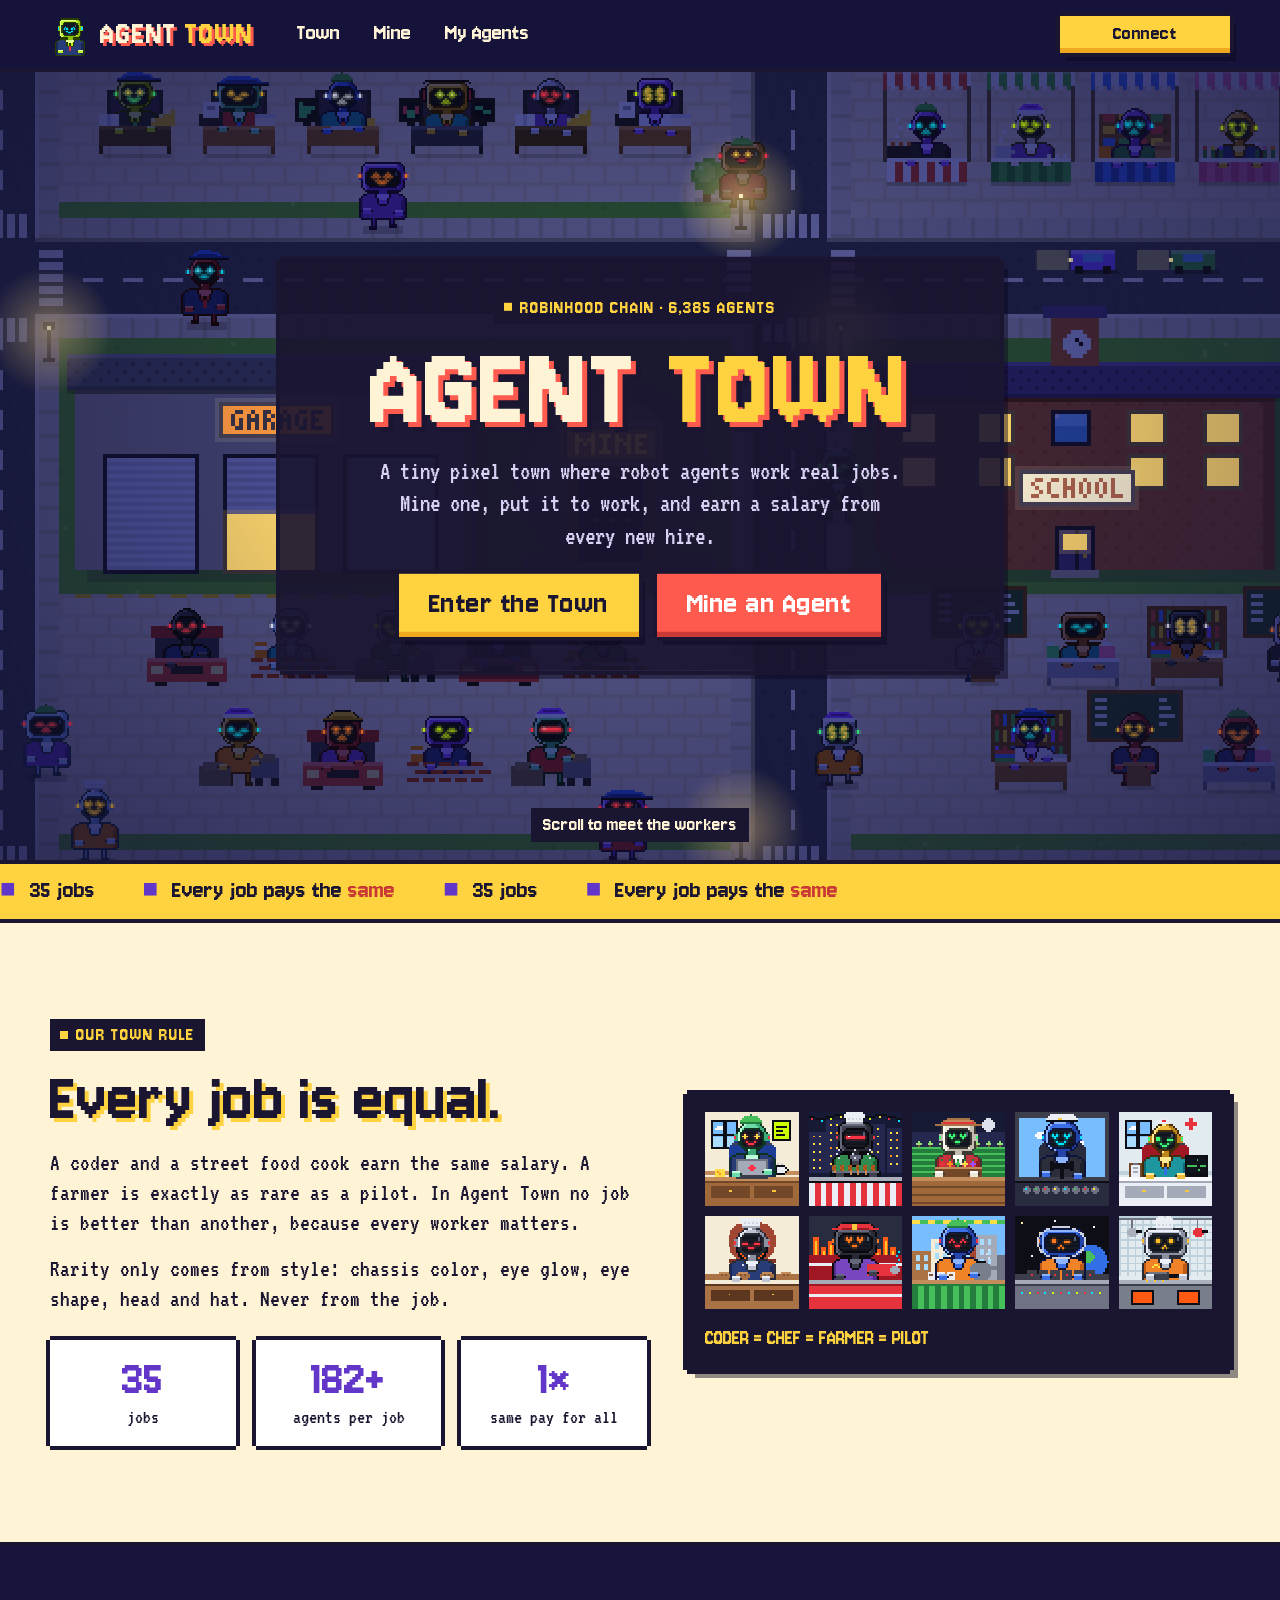
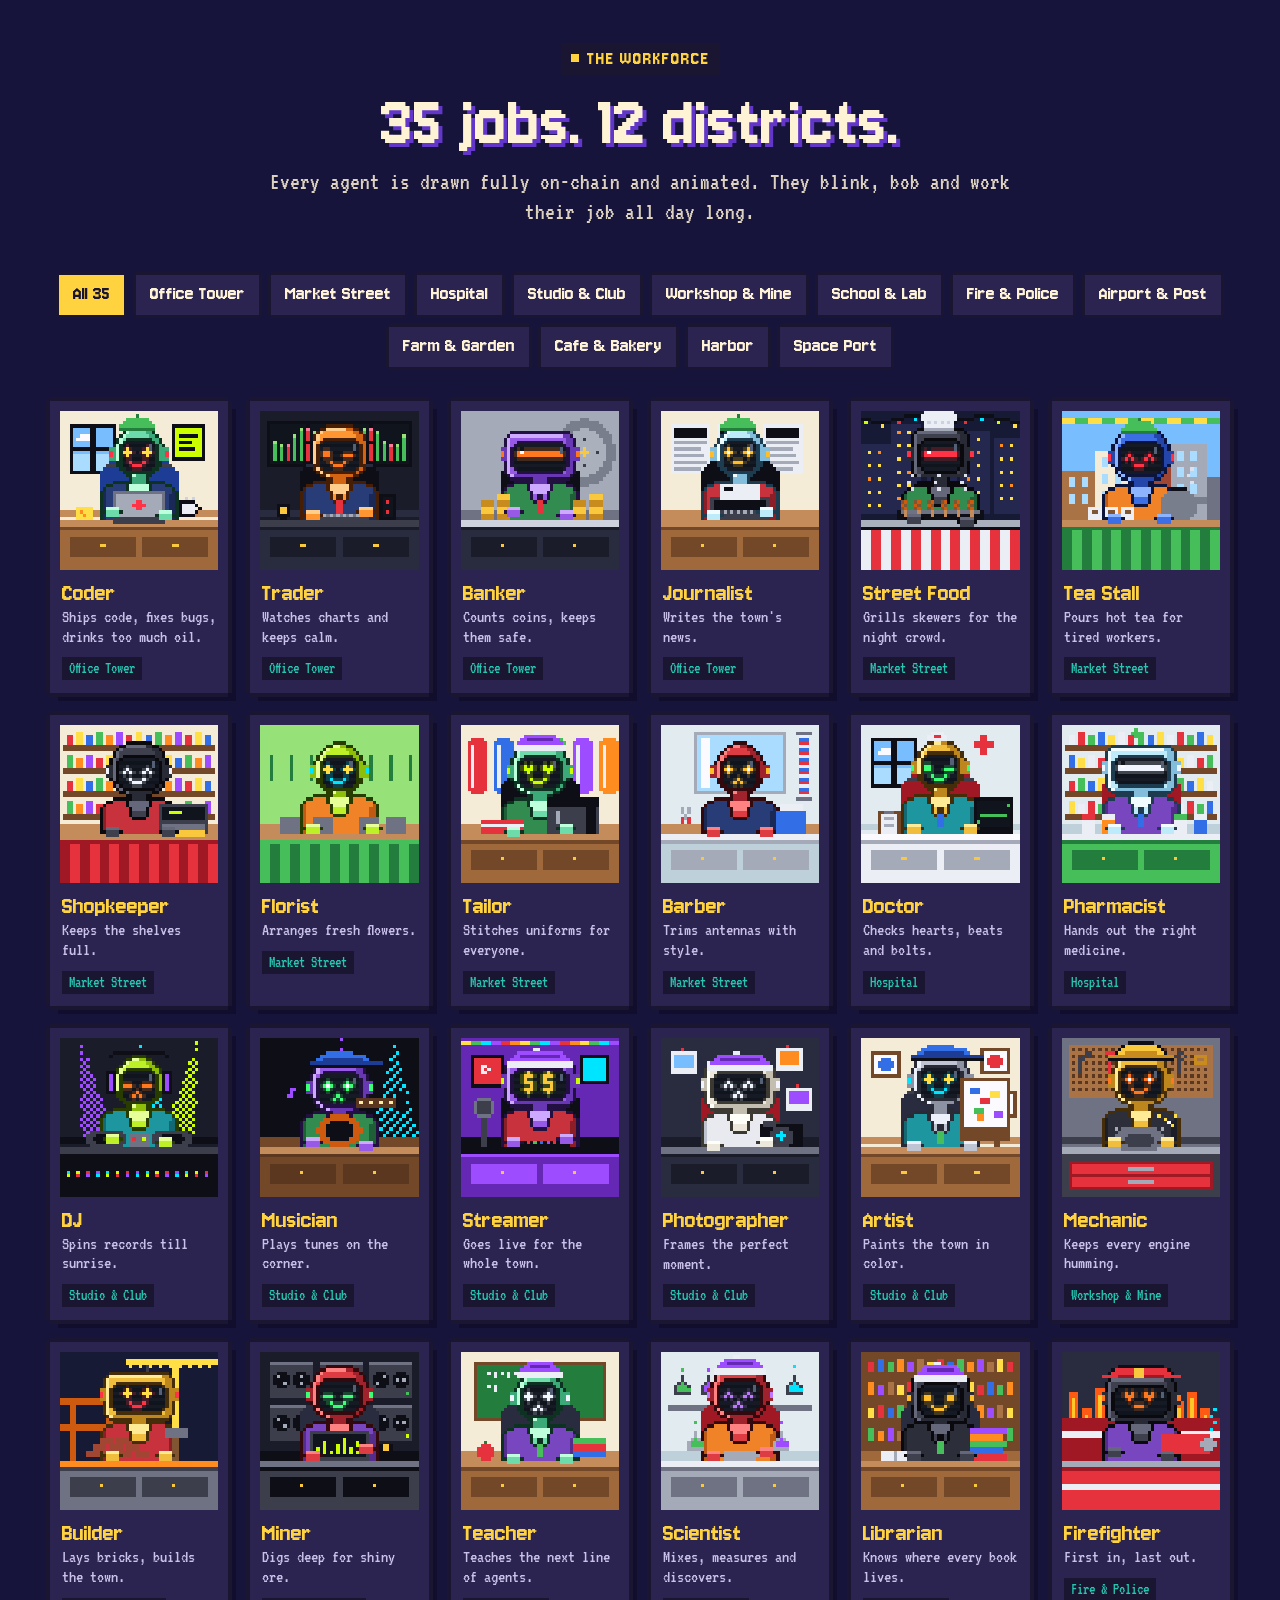
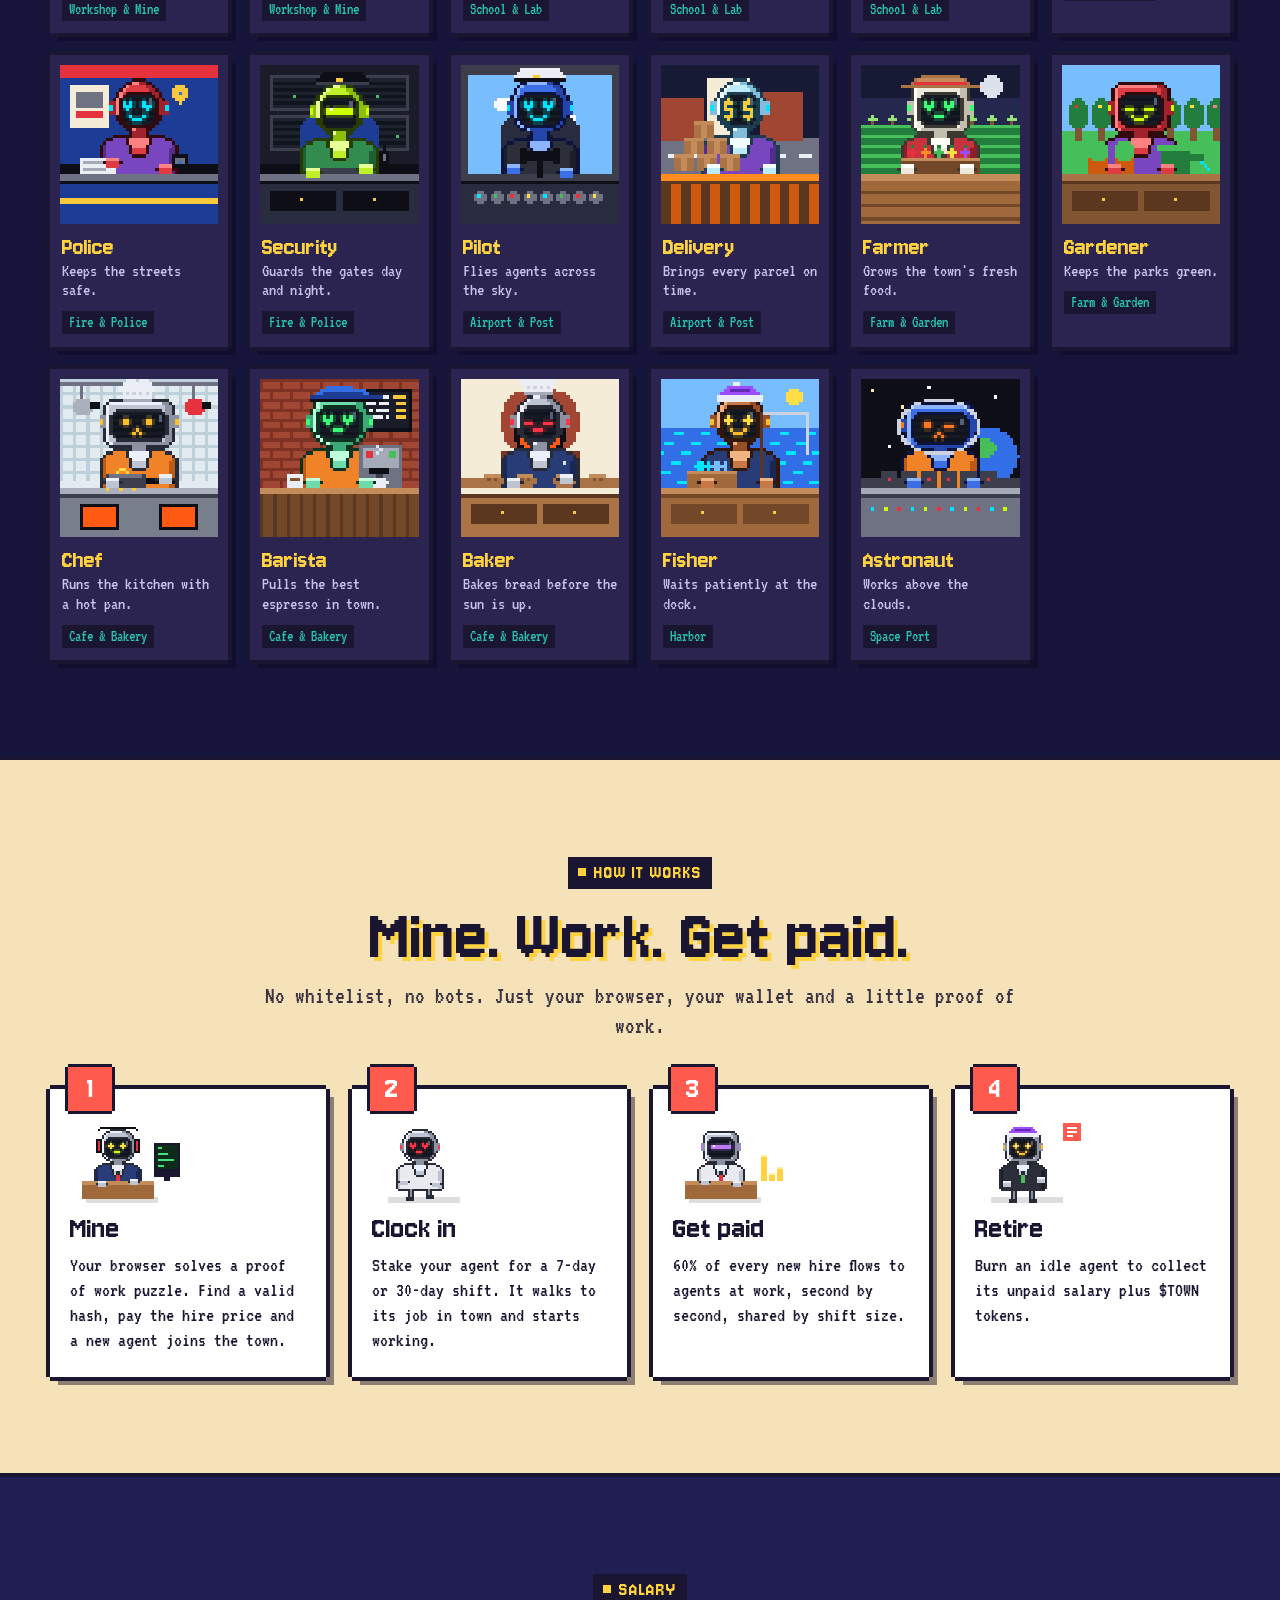
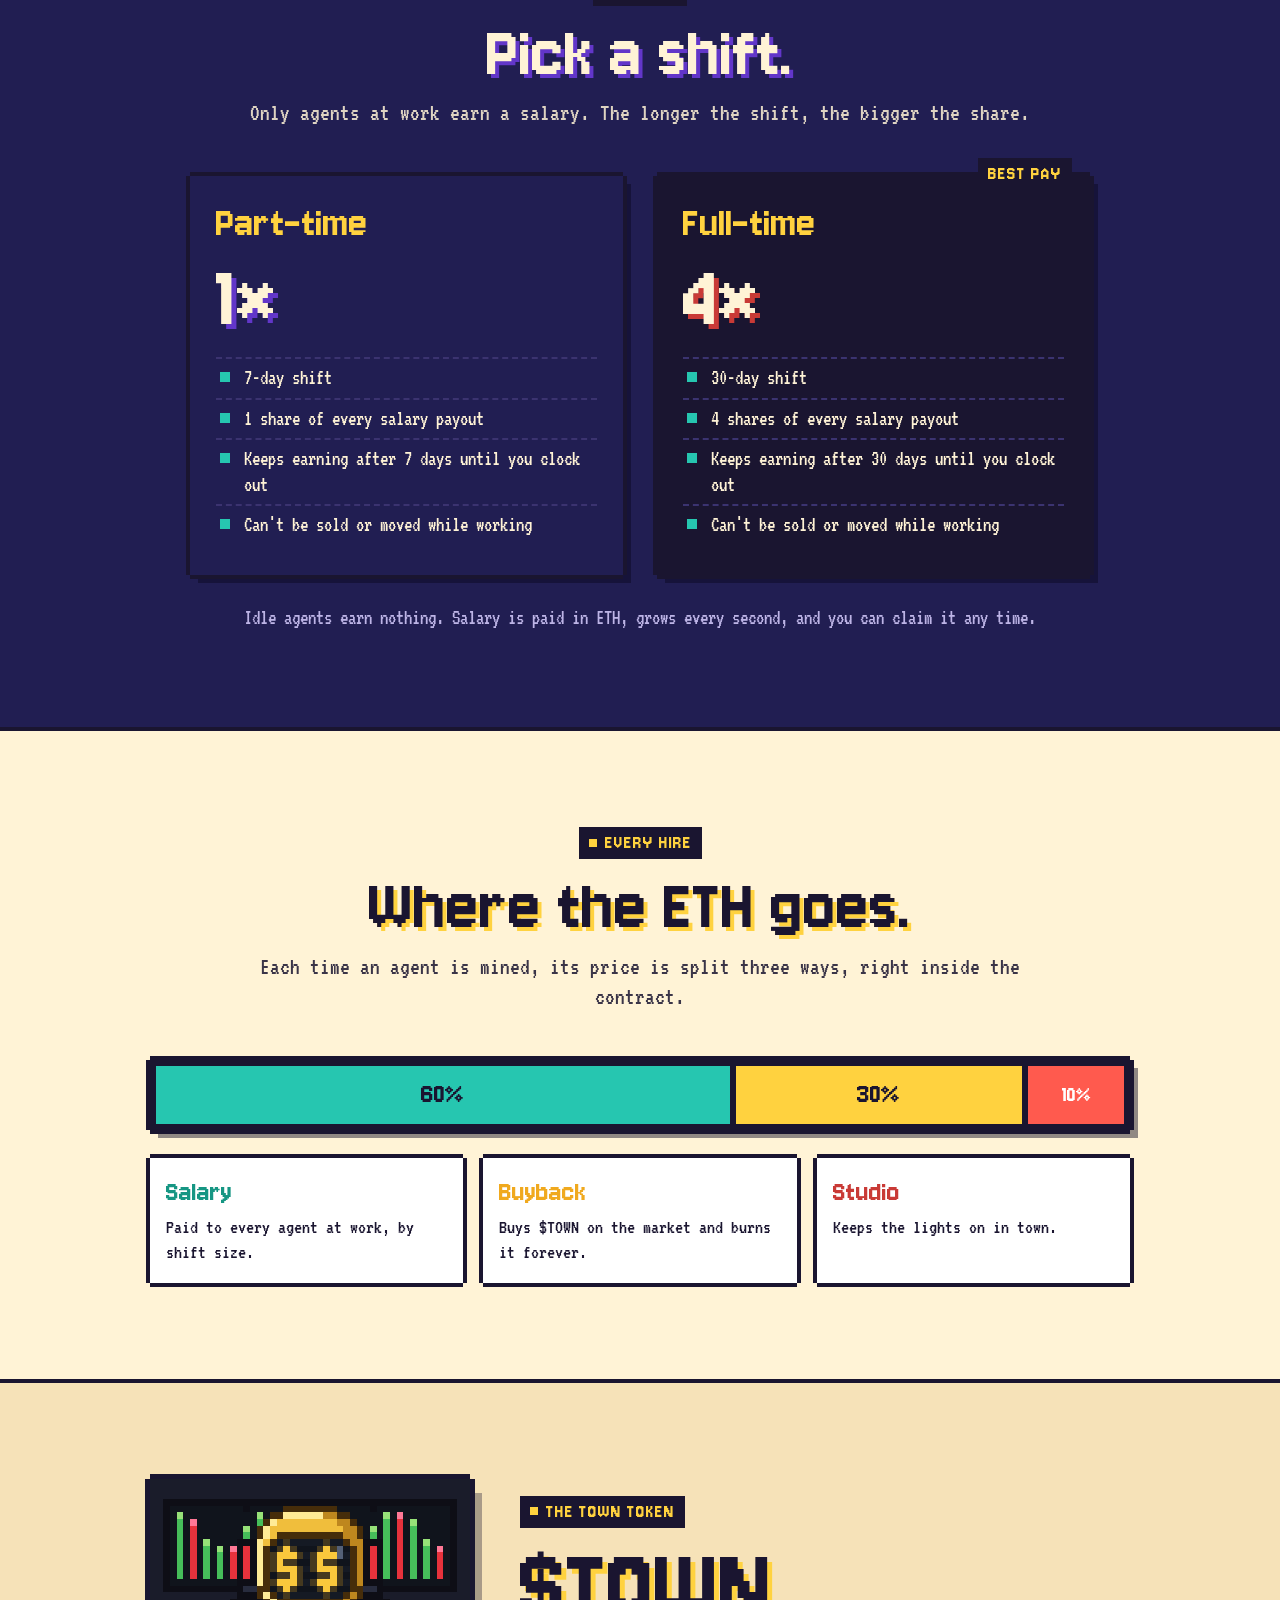
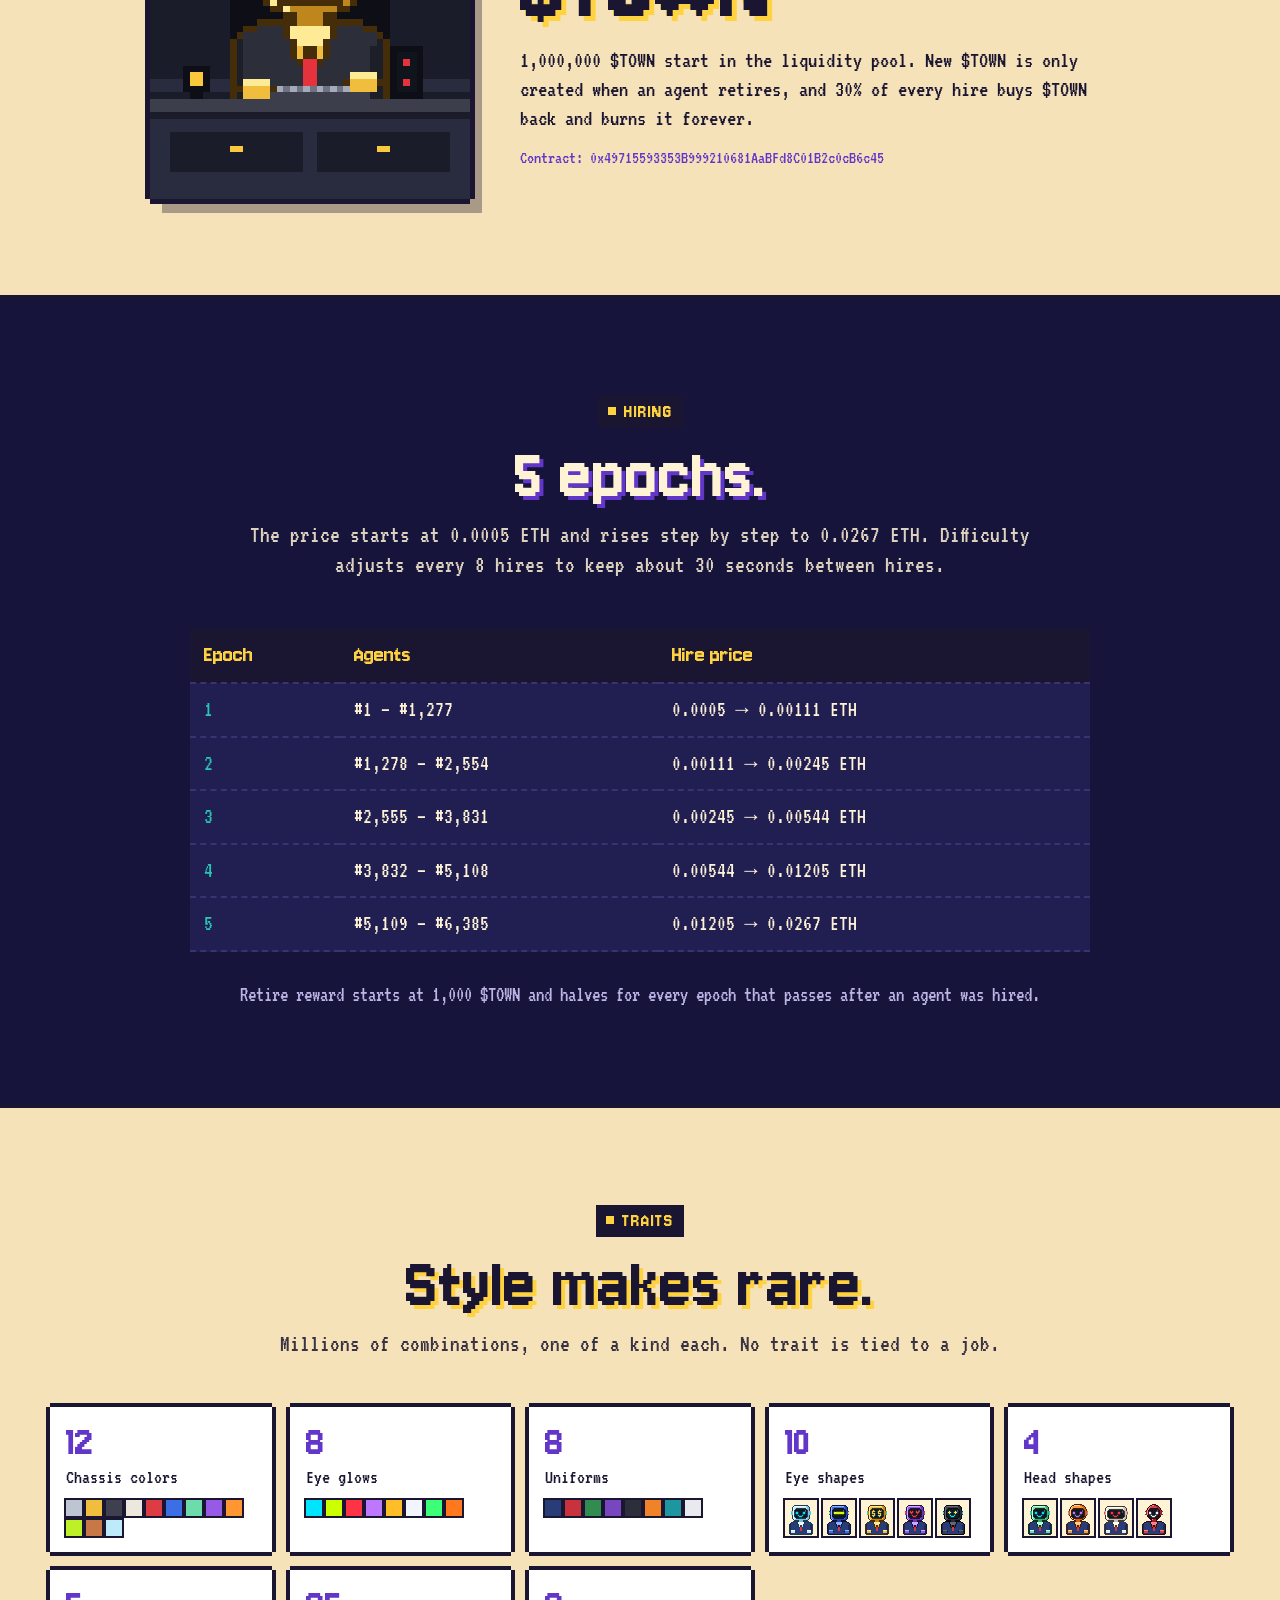
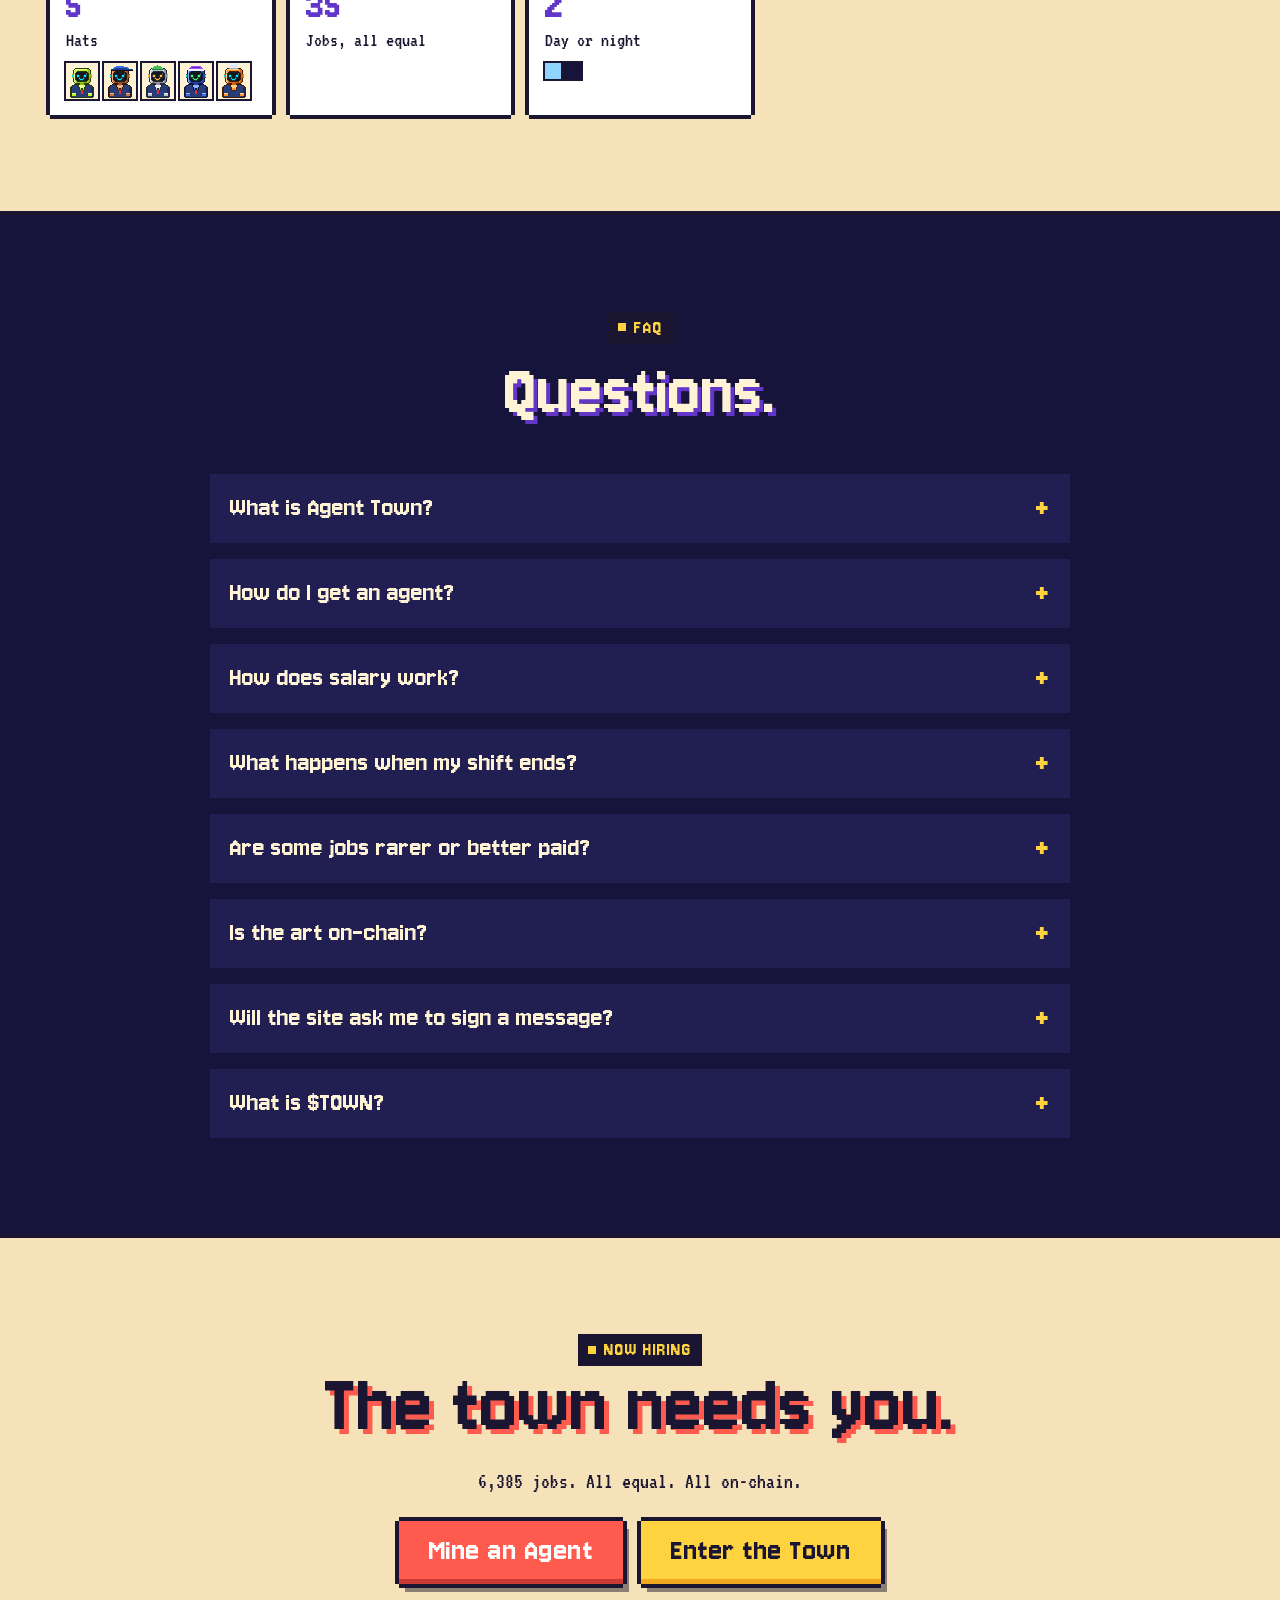
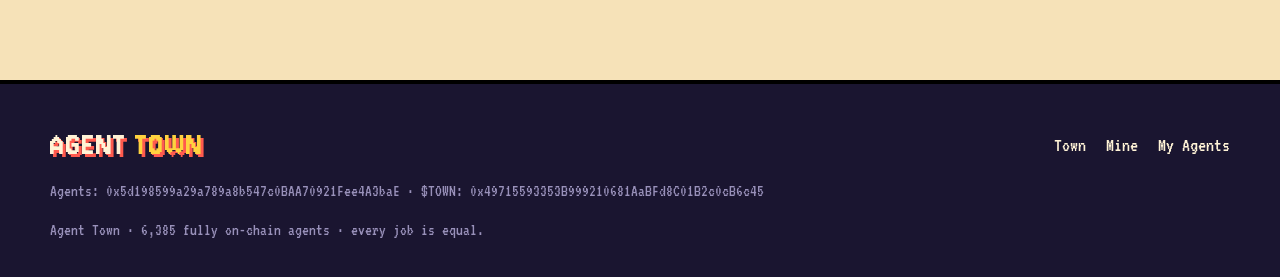
==== commit adbde636: "Add files via upload" ====
--- a/index.html
+++ b/index.html
@@ -9,22 +9,22 @@
 <meta property="og:title" content="Agent Town · 6,385 on-chain robot workers">
 <meta property="og:description" content="A pixel town of 6,385 fully on-chain robot agents on Robinhood Chain. Mine an agent, put it to work and earn a salary from every new hire. Every job is equal.">
 <meta property="og:type" content="website">
-<meta property="og:image" content="/og.png">
+<meta property="og:image" content="og.png">
 <meta name="twitter:card" content="summary_large_image">
-<link rel="icon" type="image/png" href="/favicon.png">
-<link rel="preload" href="/fonts/jersey-10-latin-400-normal.woff2" as="font" type="font/woff2" crossorigin>
-<link rel="preload" href="/fonts/vt323-latin-400-normal.woff2" as="font" type="font/woff2" crossorigin>
-<link rel="stylesheet" href="/fonts.css">
-<link rel="stylesheet" href="/style.css">
+<link rel="icon" type="image/png" href="favicon.png">
+<link rel="preload" href="fonts/jersey-10-latin-400-normal.woff2" as="font" type="font/woff2" crossorigin>
+<link rel="preload" href="fonts/vt323-latin-400-normal.woff2" as="font" type="font/woff2" crossorigin>
+<link rel="stylesheet" href="fonts.css">
+<link rel="stylesheet" href="style.css">
 </head>
 <body>
 <header class="site-head">
   <div class="wrap bar">
-    <a class="logo" href="/" aria-label="Agent Town home"><canvas width="32" height="36"></canvas><b>AGENT <span>TOWN</span></b></a>
+    <a class="logo" href="./" aria-label="Agent Town home"><canvas width="32" height="36"></canvas><b>AGENT <span>TOWN</span></b></a>
     <nav class="nav" aria-label="Main">
-      <a href="/town">Town</a>
-      <a href="/mine">Mine</a>
-      <a href="/agents">My Agents</a>
+      <a href="town">Town</a>
+      <a href="mine">Mine</a>
+      <a href="agents">My Agents</a>
     </nav>
     <div class="head-right rel">
       <button class="btn small wallet-btn" type="button"><i class="dot"></i><span class="t">Connect</span></button>
@@ -40,8 +40,8 @@
       <h1>AGENT <span>TOWN</span></h1>
       <p>A tiny pixel town where robot agents work real jobs. Mine one, put it to work, and earn a salary from every new hire.</p>
       <div class="cta">
-        <a class="btn big" href="/town">Enter the Town</a>
-        <a class="btn big red" href="/mine">Mine an Agent</a>
+        <a class="btn big" href="town">Enter the Town</a>
+        <a class="btn big red" href="mine">Mine an Agent</a>
       </div>
     </div>
     <div class="hero-hint">Scroll to meet the workers</div>
@@ -148,7 +148,7 @@
 
   <section class="paper2 edge-top">
     <div class="wrap coin">
-      <img class="coin-img reveal" src="/town-token.png" alt="$TOWN token logo" width="320" height="320">
+      <img class="coin-img reveal" src="town-token.png" alt="$TOWN token logo" width="320" height="320">
       <div class="reveal">
         <span class="tag"><i></i>The town token</span>
         <h2>$TOWN</h2>
@@ -211,8 +211,8 @@
       <h2>The town needs you.</h2>
       <p>6,385 jobs. All equal. All on-chain.</p>
       <div class="cta">
-        <a class="btn big red" href="/mine">Mine an Agent</a>
-        <a class="btn big" href="/town">Enter the Town</a>
+        <a class="btn big red" href="mine">Mine an Agent</a>
+        <a class="btn big" href="town">Enter the Town</a>
       </div>
     </div>
   </section>
@@ -220,11 +220,11 @@
 <footer class="site-foot">
   <div class="wrap">
     <div class="row">
-      <a class="logo" href="/"><b>AGENT <span>TOWN</span></b></a>
+      <a class="logo" href="./"><b>AGENT <span>TOWN</span></b></a>
       <div class="links">
-        <a href="/town">Town</a>
-        <a href="/mine">Mine</a>
-        <a href="/agents">My Agents</a>
+        <a href="town">Town</a>
+        <a href="mine">Mine</a>
+        <a href="agents">My Agents</a>
         <a data-x href="#" target="_blank" rel="noopener">X</a>
       </div>
     </div>
@@ -232,13 +232,13 @@
     <div class="addr">Agent Town &middot; 6,385 fully on-chain agents &middot; every job is equal.</div>
   </div>
 </footer>
-<script src="/config.js"></script>
-<script src="/keccak.js"></script>
-<script src="/data.js"></script>
-<script src="/agentart.js"></script>
-<script src="/sprites.js"></script>
-<script src="/core.js"></script>
-<script src="/townmap.js"></script>
-<script src="/home.js"></script>
+<script src="config.js"></script>
+<script src="keccak.js"></script>
+<script src="data.js"></script>
+<script src="agentart.js"></script>
+<script src="sprites.js"></script>
+<script src="core.js"></script>
+<script src="townmap.js"></script>
+<script src="home.js"></script>
 </body>
 </html>
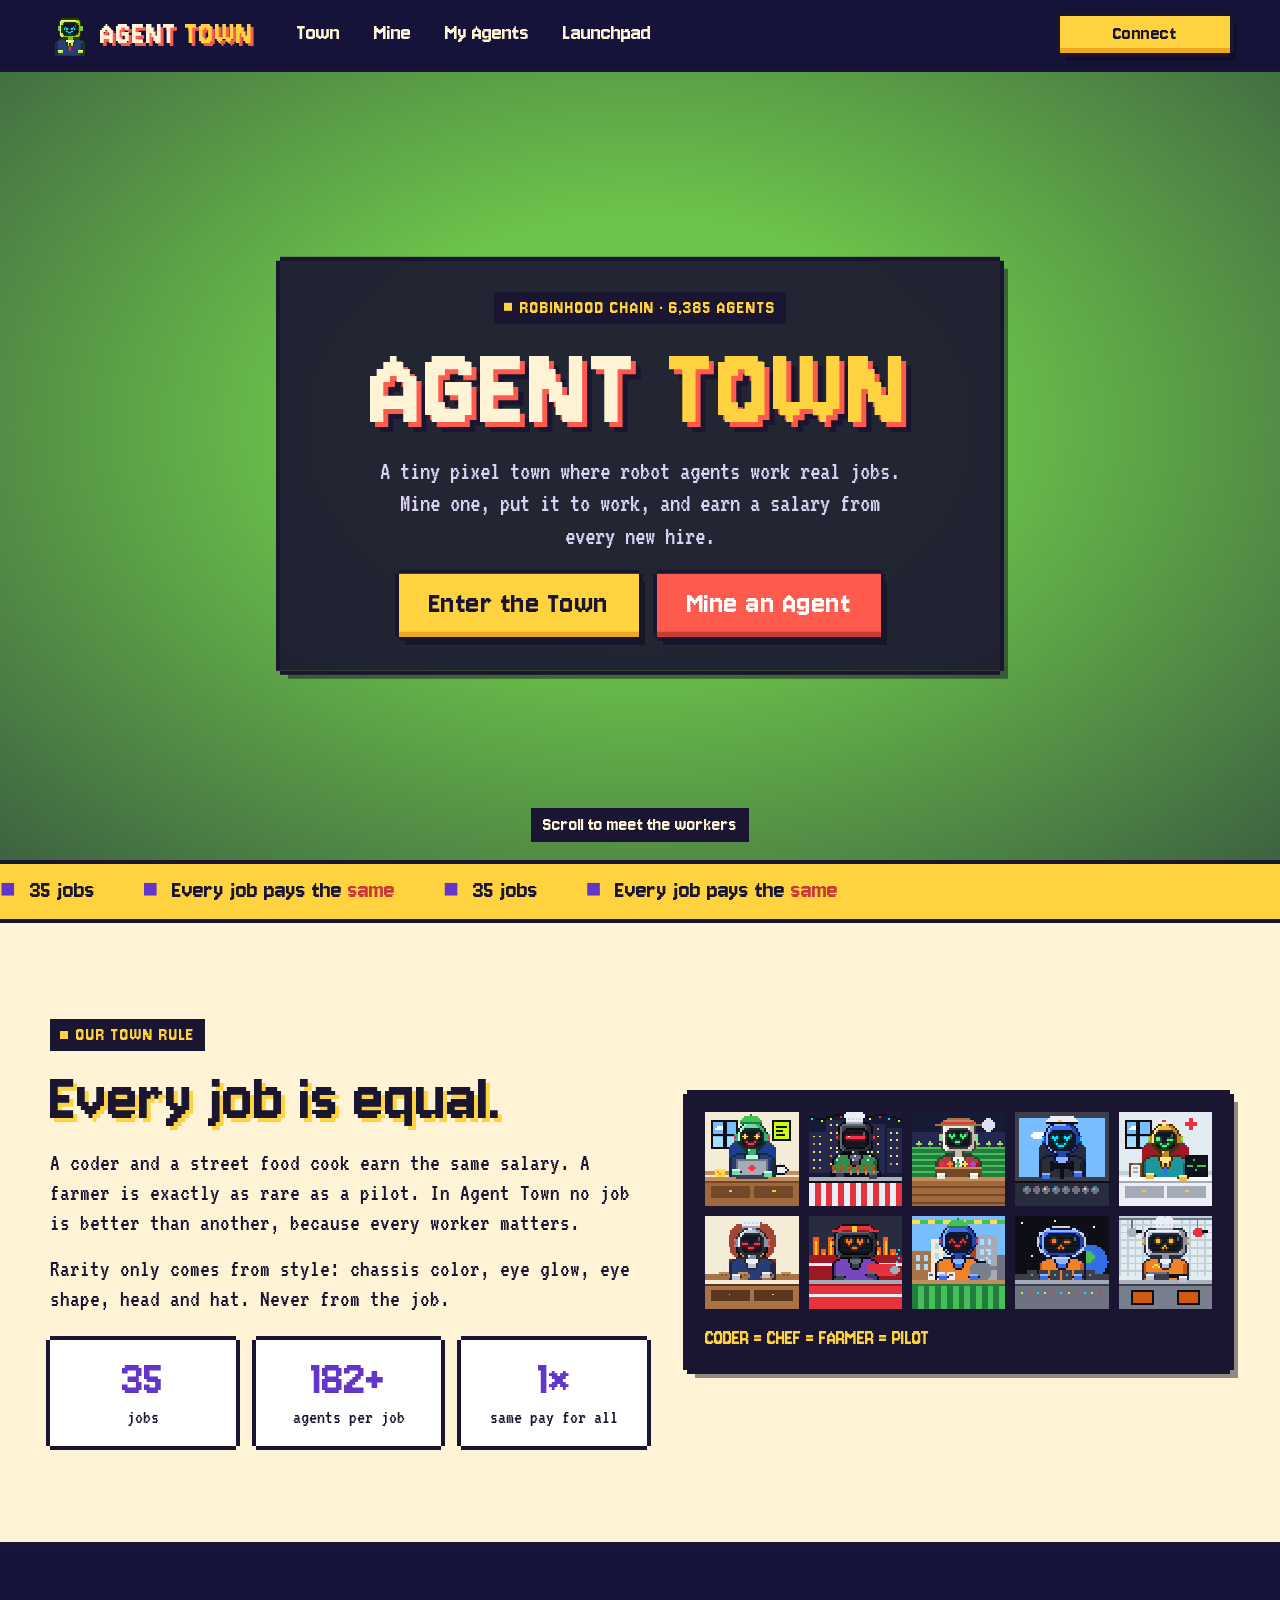
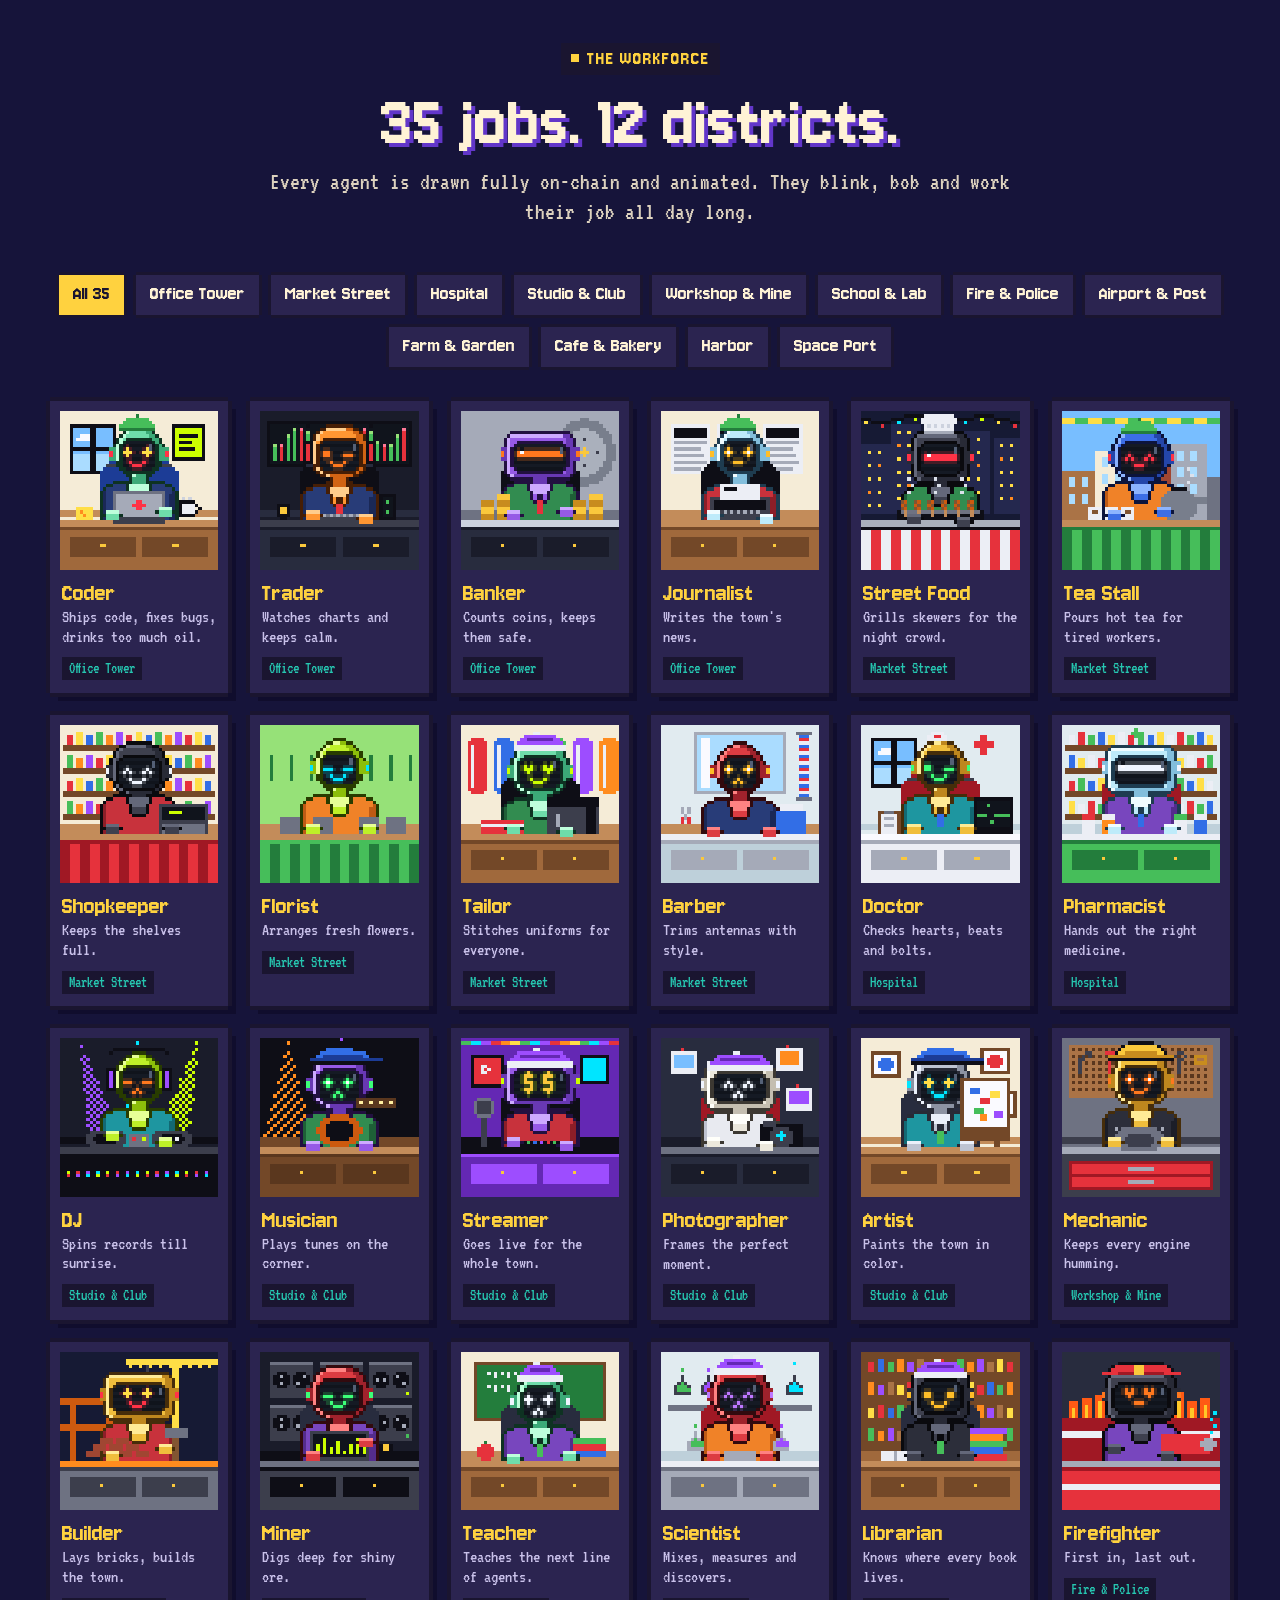
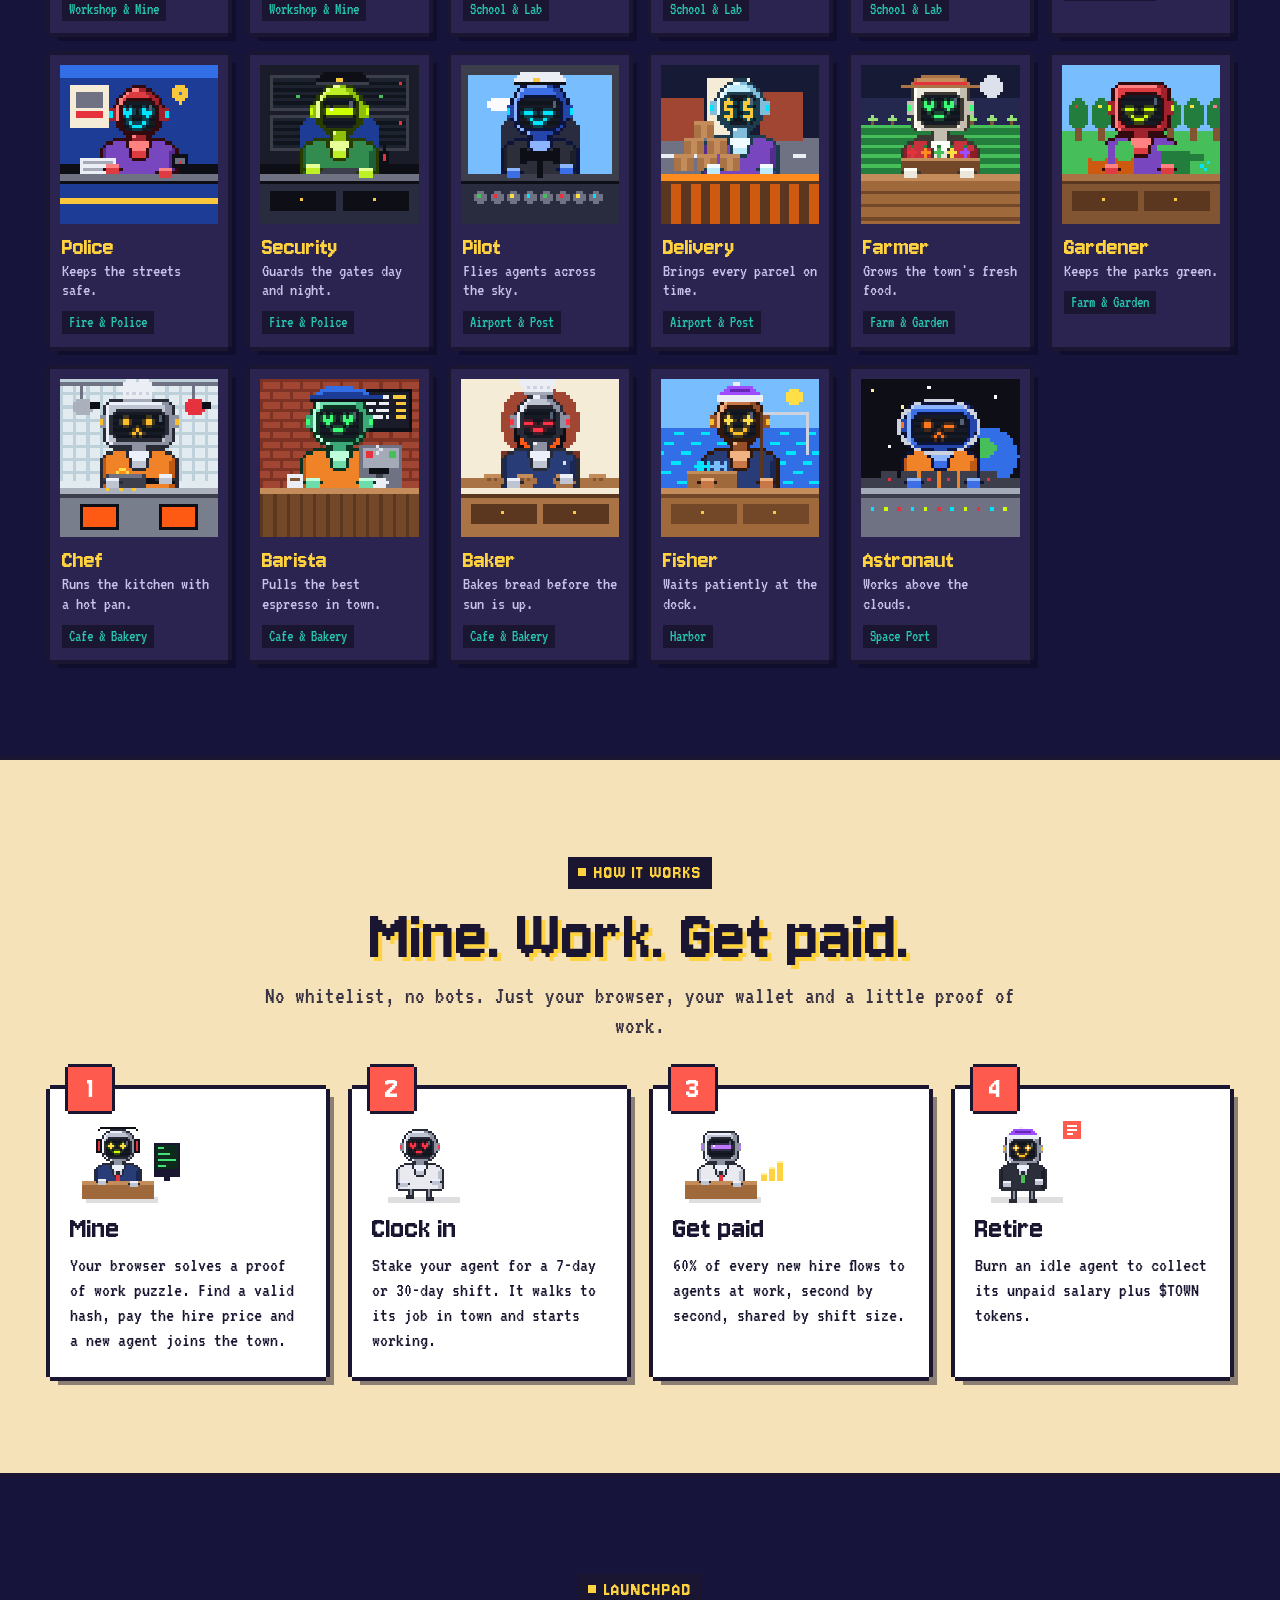
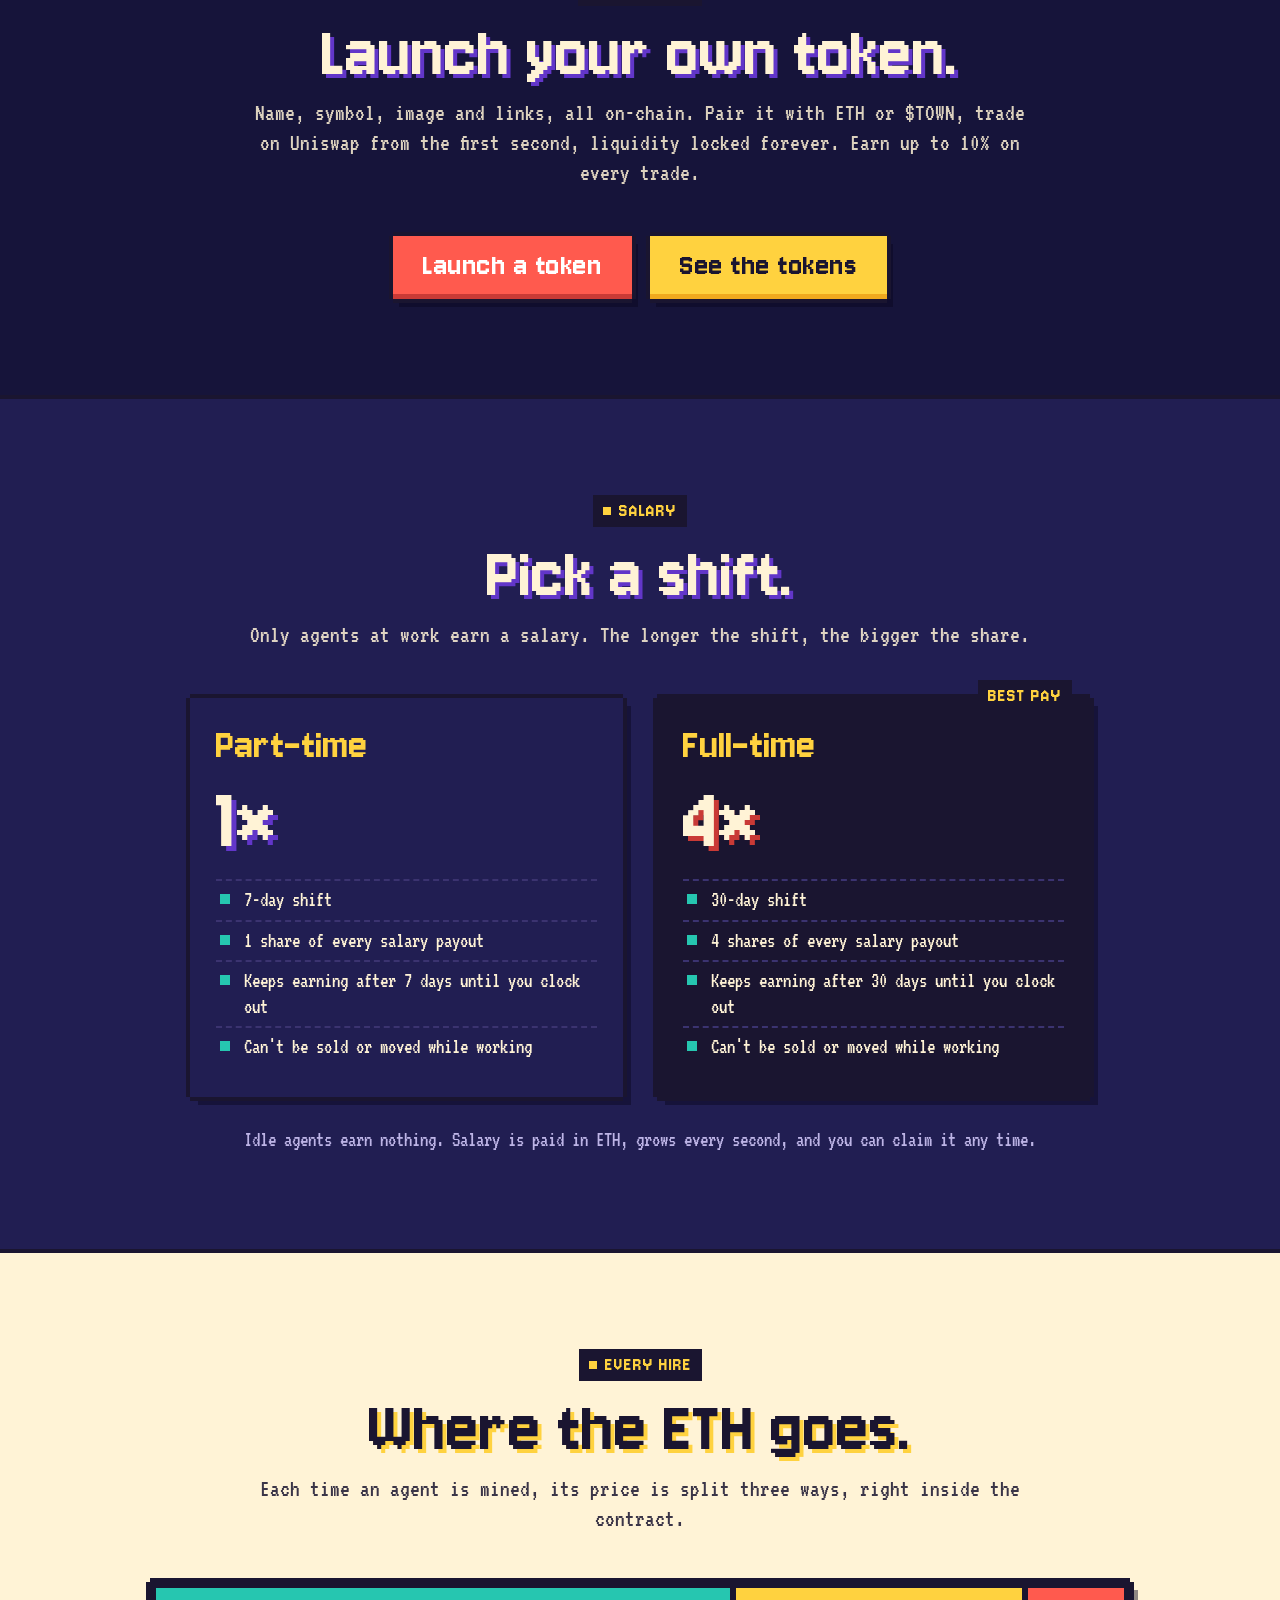
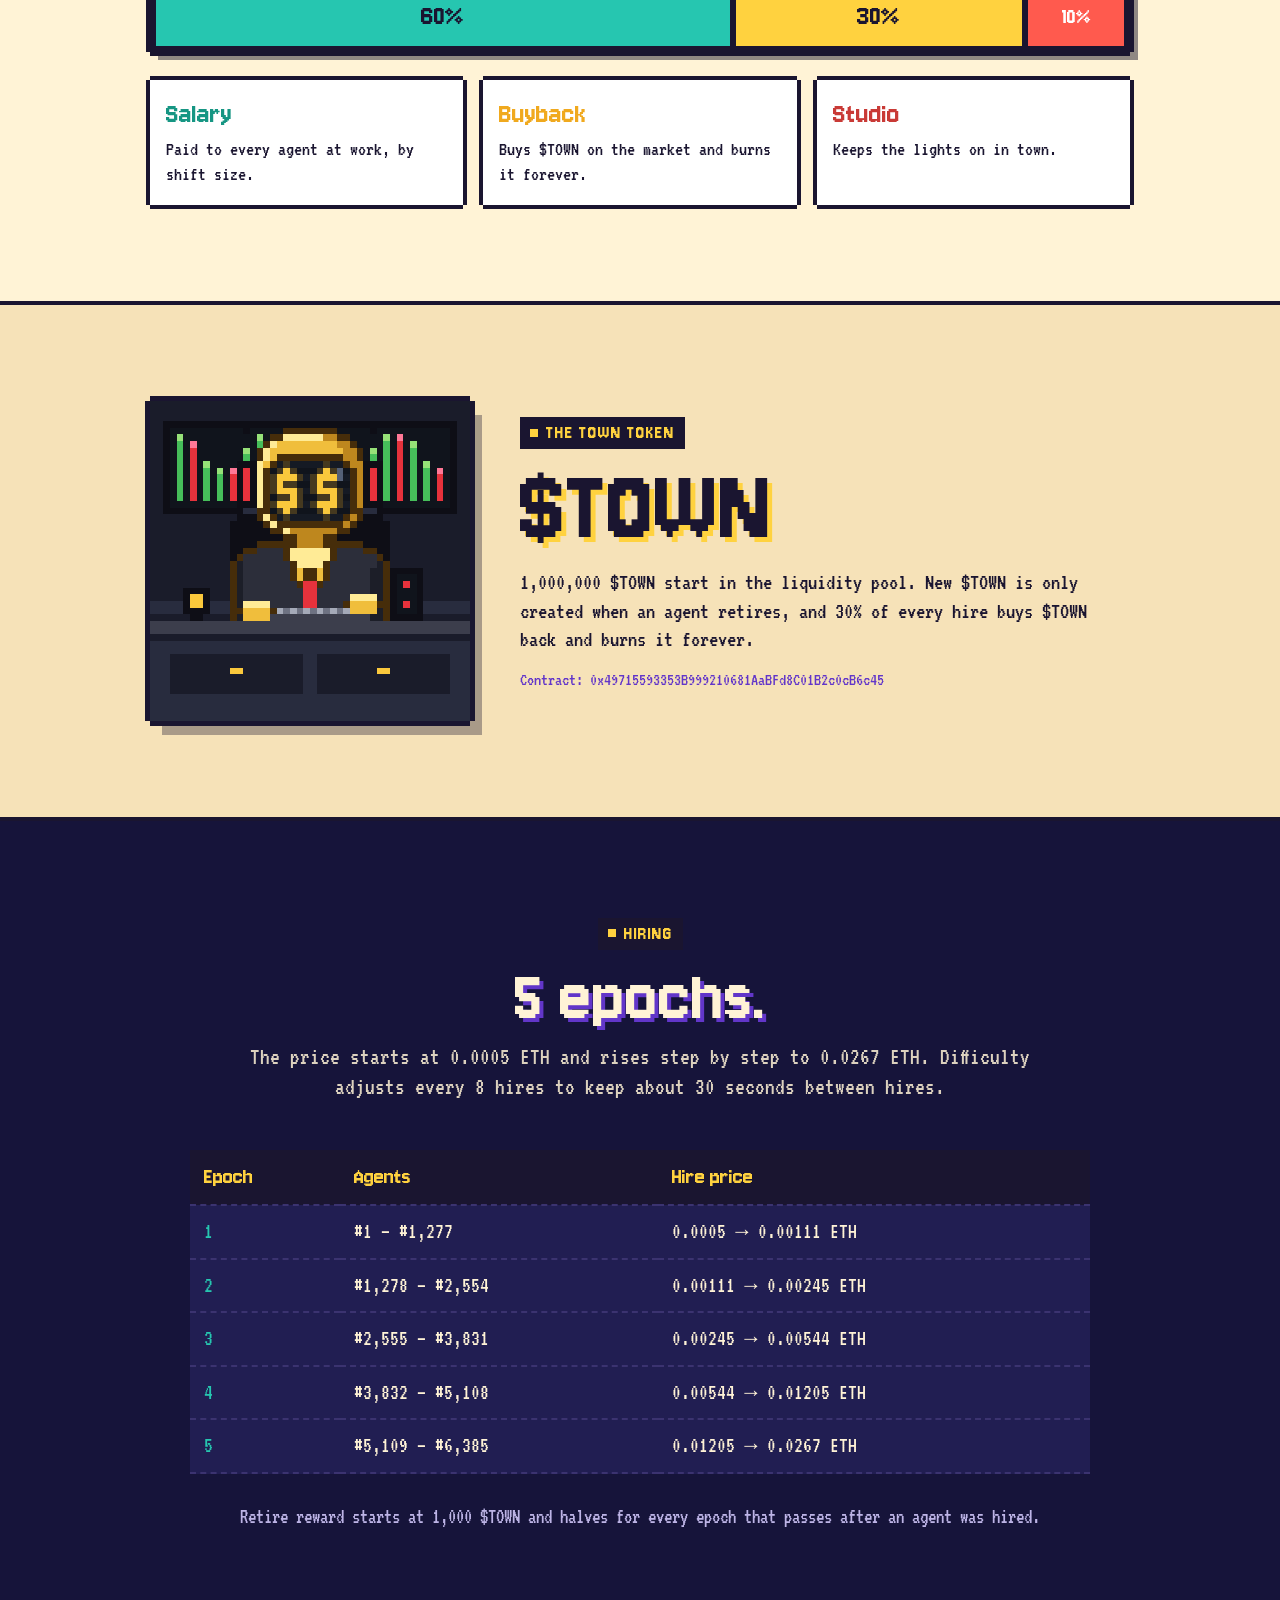
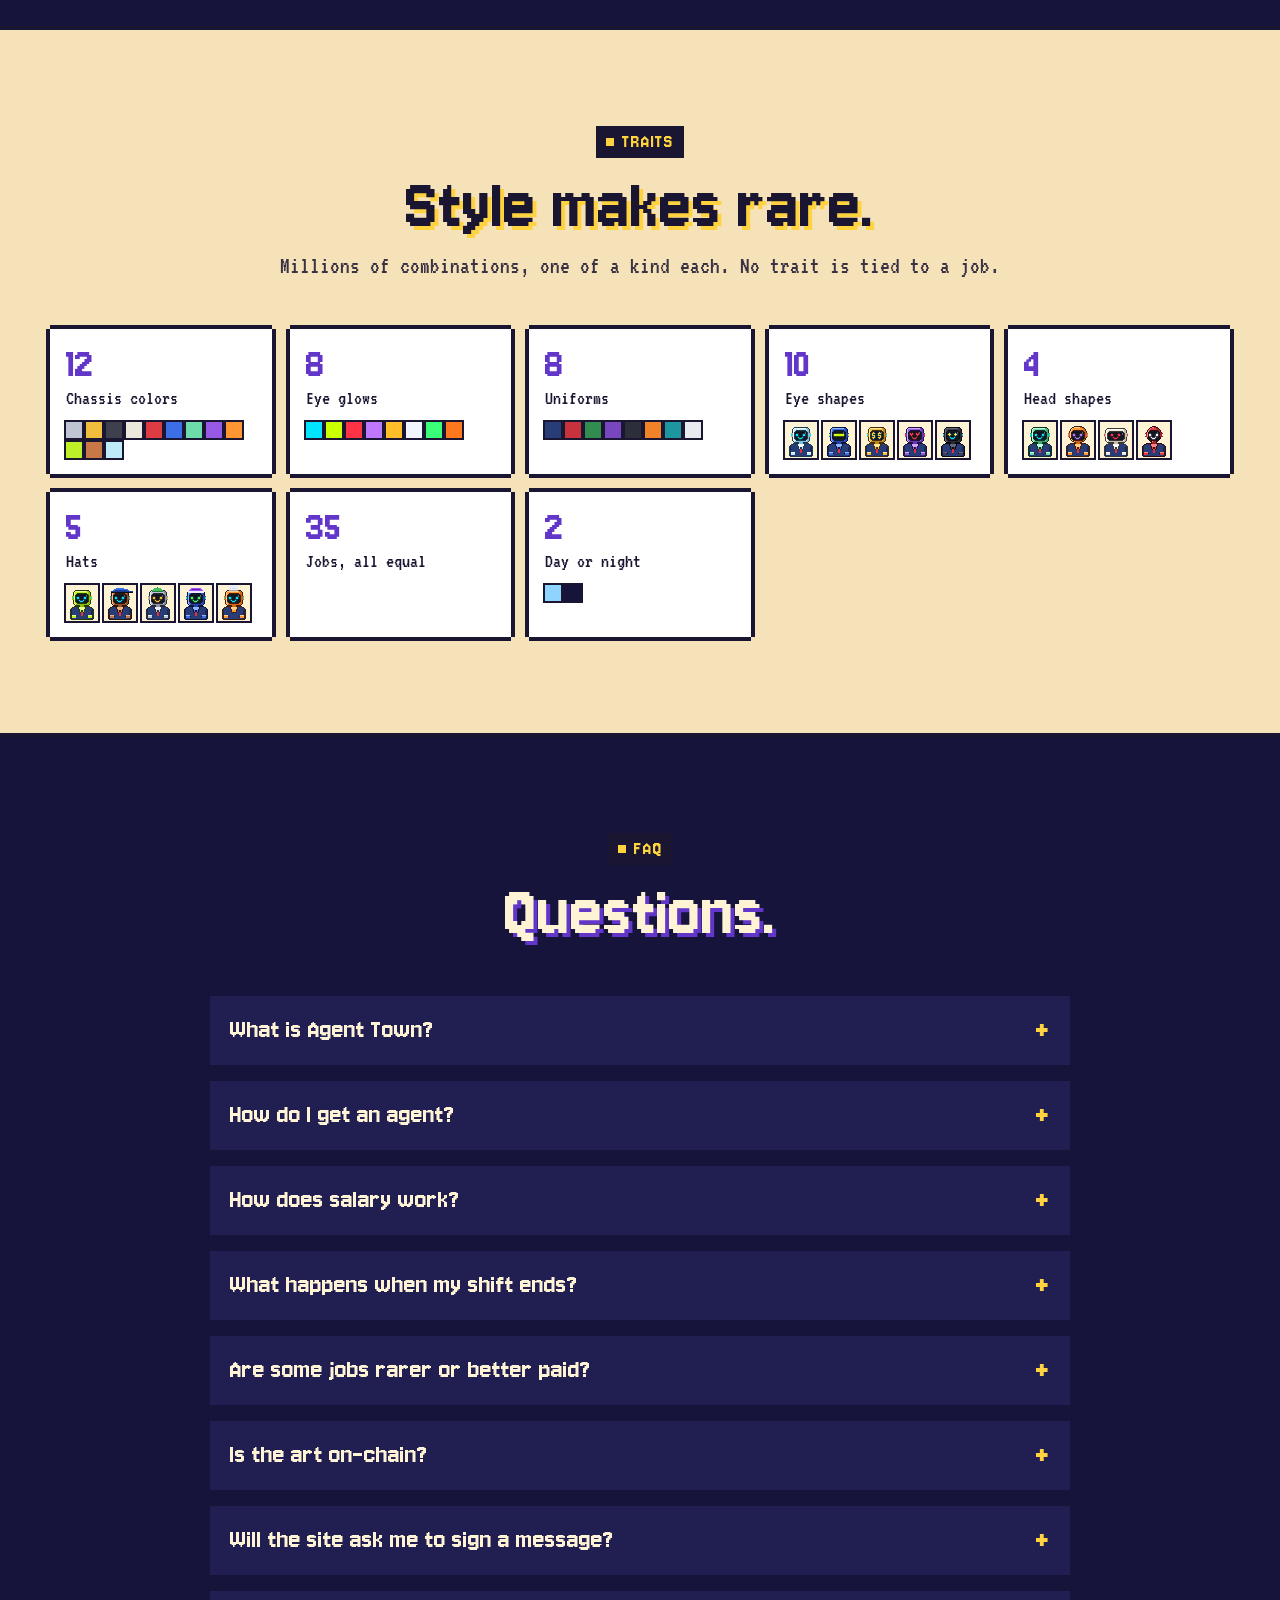
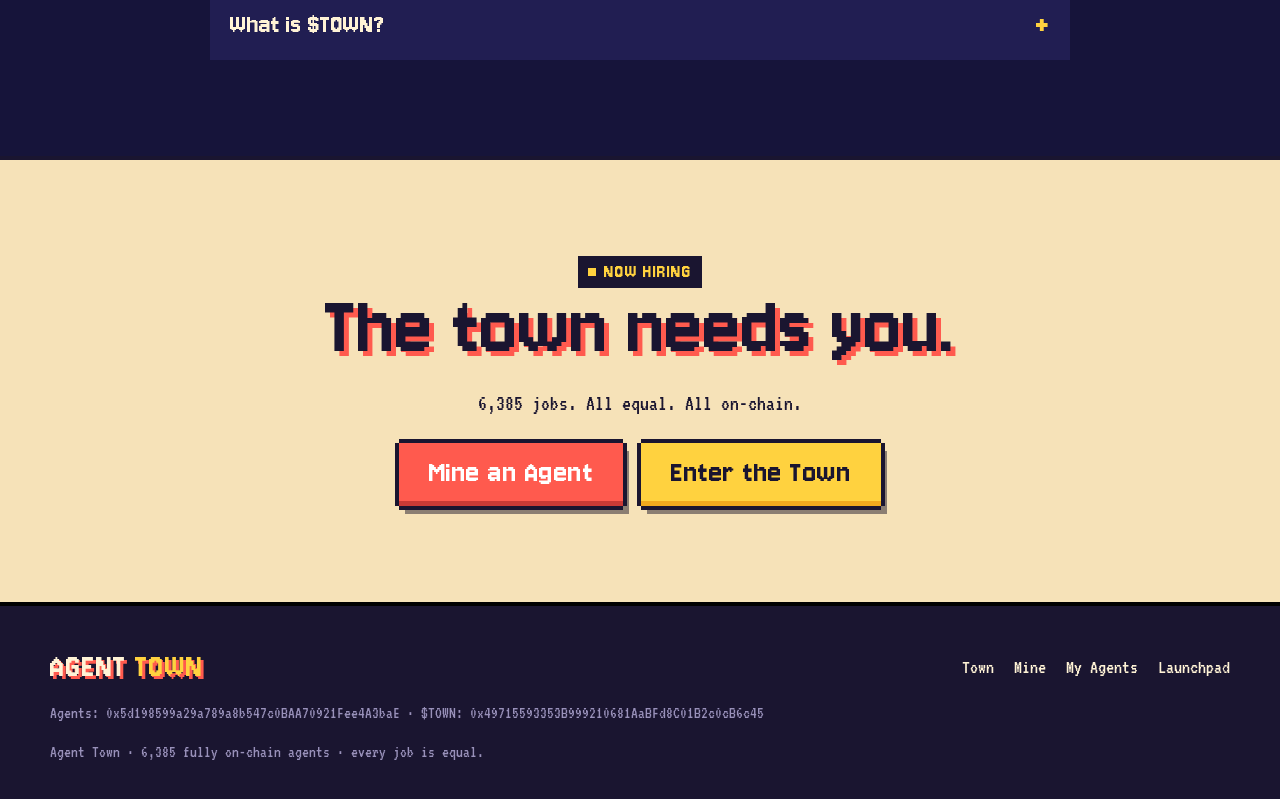
==== commit 53ffd962: "Add files via upload" ====
--- a/index.html
+++ b/index.html
@@ -25,6 +25,7 @@
       <a href="town">Town</a>
       <a href="mine">Mine</a>
       <a href="agents">My Agents</a>
+      <a href="launchpad">Launchpad</a>
     </nav>
     <div class="head-right rel">
       <button class="btn small wallet-btn" type="button"><i class="dot"></i><span class="t">Connect</span></button>
@@ -92,6 +93,20 @@
         <div class="step px-drop reveal"><div class="ic"><canvas data-step="1"></canvas></div><h3>Clock in</h3><p>Stake your agent for a 7-day or 30-day shift. It walks to its job in town and starts working.</p></div>
         <div class="step px-drop reveal"><div class="ic"><canvas data-step="2"></canvas></div><h3>Get paid</h3><p>60% of every new hire flows to agents at work, second by second, shared by shift size.</p></div>
         <div class="step px-drop reveal"><div class="ic"><canvas data-step="3"></canvas></div><h3>Retire</h3><p>Burn an idle agent to collect its unpaid salary plus $TOWN tokens.</p></div>
+      </div>
+    </div>
+  </section>
+
+  <section class="night edge-top lp-teaser">
+    <div class="wrap">
+      <div class="sec-head reveal">
+        <span class="tag"><i></i>Launchpad</span>
+        <h2>Launch your own token.</h2>
+        <p>Name, symbol, image and links, all on-chain. Pair it with ETH or $TOWN, trade on Uniswap from the first second, liquidity locked forever. Earn up to 10% on every trade.</p>
+      </div>
+      <div class="cta reveal">
+        <a class="btn big red" href="create">Launch a token</a>
+        <a class="btn big" href="launchpad">See the tokens</a>
       </div>
     </div>
   </section>
@@ -225,6 +240,7 @@
         <a href="town">Town</a>
         <a href="mine">Mine</a>
         <a href="agents">My Agents</a>
+        <a href="launchpad">Launchpad</a>
         <a data-x href="#" target="_blank" rel="noopener">X</a>
       </div>
     </div>
--- a/style.css
+++ b/style.css
@@ -525,3 +525,179 @@
 .coin p { font-size: 23px; margin: 0 0 14px; }
 .coin .addr { font-size: 18px; word-break: break-all; color: var(--violet2); }
 @media (max-width: 760px) { .coin { grid-template-columns: 1fr; text-align: center; } .coin-img { max-width: 220px; margin: 0 auto; } }
+
+.back { display: inline-block; margin-bottom: 14px; font-family: var(--head); font-size: 22px; color: var(--sun); text-decoration: none; }
+.back:hover { color: var(--paper); }
+.lp { padding-bottom: 20px; }
+.lp-top { display: flex; align-items: flex-end; justify-content: space-between; gap: 24px; flex-wrap: wrap; }
+.lp-stats { display: grid; grid-template-columns: repeat(4, 1fr); gap: 14px; margin-bottom: 26px; }
+.lp-stats .mstat { background: var(--night2); }
+.mstat small { display: block; font-size: 16px; color: #bdb4e6; margin-top: 4px; word-break: break-all; }
+.fees-box { display: flex; align-items: center; justify-content: space-between; gap: 18px; flex-wrap: wrap; margin-bottom: 26px; }
+.fees-box h2 { margin: 0 0 4px; }
+.fees-box p { margin: 0; font-size: 19px; }
+.fees-box.side { display: block; margin: 0; }
+.fees-box.side p { margin-bottom: 12px; color: #d0c8f0; }
+.fee-rows { display: grid; gap: 10px; }
+.fee-row { display: flex; align-items: center; gap: 14px; justify-content: space-between; }
+.fee-row b { font-family: var(--head); font-weight: 400; font-size: 28px; color: var(--teal2); }
+.fees-box.side .fee-row b { color: var(--teal); }
+.lp-tools { display: flex; gap: 14px; align-items: center; flex-wrap: wrap; margin-bottom: 30px; background: var(--night2); padding: 14px; }
+.lp-tools input { flex: 1 1 260px; min-width: 0; font-family: var(--head); font-size: 24px; padding: 8px 12px; border: 0; background: var(--paper); color: var(--ink); box-shadow: inset 3px 3px 0 rgba(0, 0, 0, 0.18); }
+.lp-tools input:focus, .field input:focus, .field textarea:focus, .amt input:focus { outline: 3px solid var(--sun); outline-offset: 0; }
+.seg { display: flex; gap: 10px; flex-wrap: wrap; }
+.seg .chip { font-size: 19px; padding: 5px 12px 7px; }
+.lp-block { margin-bottom: 44px; }
+.lp-h { font-family: var(--head); font-weight: 400; font-size: 44px; line-height: 1; margin: 0 0 18px; text-shadow: 3px 3px 0 var(--violet2); display: flex; align-items: baseline; gap: 12px; flex-wrap: wrap; }
+.lp-h small { font-family: var(--body); font-size: 20px; color: #bdb4e6; text-shadow: none; }
+.hit-ic { color: var(--sun); }
+.tgrid { display: grid; grid-template-columns: repeat(auto-fill, minmax(250px, 1fr)); gap: 22px; }
+.tcard { position: relative; display: grid; grid-template-columns: 92px 1fr; gap: 14px; align-items: start; background: var(--paper); color: var(--ink); padding: 12px; text-decoration: none; transition: transform 0.12s steps(2); }
+a.tcard:hover { transform: translateY(-4px); }
+.tcard.static { grid-template-columns: 92px 1fr; }
+.tpic { width: 92px; height: 92px; background: var(--ink); box-shadow: 0 0 0 3px var(--ink); overflow: hidden; display: grid; place-items: center; }
+.tpic img { width: 100%; height: 100%; object-fit: cover; image-rendering: auto; display: block; }
+.tpic .ident { width: 100%; height: 100%; image-rendering: pixelated; display: block; }
+.tpic .noimg { font-family: var(--head); font-size: 44px; color: var(--sun); }
+.tpic.big { width: 132px; height: 132px; flex: none; }
+.tbody { min-width: 0; }
+.tbody h3 { margin: 0; font-family: var(--head); font-weight: 400; font-size: 28px; line-height: 1; display: flex; flex-direction: column; }
+.tbody h3 .nm { overflow: hidden; text-overflow: ellipsis; white-space: nowrap; }
+.tbody h3 small { font-family: var(--body); font-size: 19px; color: var(--muted); margin-top: 2px; }
+.tbadges { display: flex; flex-wrap: wrap; gap: 6px; margin-top: 8px; }
+.badge.eth { background: var(--violet); color: #fff; }
+.badge.town { background: var(--sun); color: var(--ink); }
+.tmc { display: flex; justify-content: space-between; align-items: baseline; gap: 8px; margin-top: 8px; font-size: 18px; }
+.tmc span { color: var(--muted); }
+.tmc b { font-family: var(--head); font-weight: 400; font-size: 26px; color: var(--violet2); }
+.hitbar { height: 12px; background: var(--ink); margin-top: 6px; padding: 2px; }
+.hitbar i { display: block; height: 100%; width: 2%; background: repeating-linear-gradient(90deg, var(--teal) 0 8px, var(--teal2) 8px 10px); transition: width 0.4s; }
+.hitbar.hit i { background: repeating-linear-gradient(90deg, var(--sun) 0 8px, var(--sun2) 8px 10px); animation: glow 1s steps(2) infinite; }
+@keyframes glow { 50% { filter: brightness(1.25); } }
+.hitbar.big { height: 26px; padding: 4px; }
+.hit-flag { position: absolute; top: -12px; right: 12px; background: var(--tomato); color: #fff; font-family: var(--head); font-size: 18px; padding: 2px 9px 3px; box-shadow: 0 0 0 3px var(--ink); animation: blink 1.2s steps(2) infinite; }
+.lp .more { display: flex; margin: 22px auto 0; width: auto; }
+.lp-how { margin-top: 40px; padding: 80px 0 90px; }
+.lp-how .steps { margin-top: 10px; }
+.lp-how .step h3 { margin-top: 14px; }
+.dark-note { color: var(--ink2); }
+.create-grid { display: grid; grid-template-columns: 1.3fr 1fr; gap: 34px; align-items: start; padding-bottom: 90px; }
+.cform { display: grid; gap: 18px; }
+.drop { display: flex; align-items: center; gap: 16px; cursor: pointer; background: #fff; padding: 12px; box-shadow: 0 -3px 0 0 var(--ink), 0 3px 0 0 var(--ink), -3px 0 0 0 var(--ink), 3px 0 0 0 var(--ink); transition: background 0.1s; }
+.drop:hover { background: #fffbe9; }
+.drop-pic { width: 96px; height: 96px; flex: none; background: var(--paper2); box-shadow: inset 0 0 0 3px var(--paper3); display: grid; place-items: center; overflow: hidden; }
+.drop-pic em { font-style: normal; font-family: var(--head); font-size: 56px; color: var(--muted); }
+.drop-pic img { width: 100%; height: 100%; object-fit: cover; image-rendering: auto; }
+.drop-t b { display: block; font-family: var(--head); font-weight: 400; font-size: 28px; }
+.drop-t small { font-size: 18px; color: var(--muted); }
+.fgrid { display: grid; grid-template-columns: 1fr 1fr; gap: 14px 18px; }
+.field { display: grid; gap: 6px; position: relative; }
+.field.wide { grid-column: 1 / -1; }
+.field > span { display: flex; align-items: baseline; justify-content: space-between; gap: 10px; font-family: var(--head); font-size: 24px; }
+.field input, .field textarea { width: 100%; font-family: var(--body); font-size: 22px; padding: 8px 12px; border: 0; background: #fff; color: var(--ink); box-shadow: 0 -3px 0 0 var(--ink), 0 3px 0 0 var(--ink), -3px 0 0 0 var(--ink), 3px 0 0 0 var(--ink); resize: vertical; }
+.field input.err, .field textarea.err, .amt input.err { background: #ffe1dd; }
+.cnt { position: absolute; right: 8px; top: 6px; font-size: 16px; color: var(--muted); }
+.links-box { background: var(--paper2); padding: 0 14px; }
+.links-box summary { cursor: pointer; font-family: var(--head); font-size: 24px; padding: 10px 0; list-style: none; }
+.links-box summary::-webkit-details-marker { display: none; }
+.links-box summary::before { content: "+ "; color: var(--tomato); }
+.links-box[open] summary::before { content: "– "; }
+.links-box summary small { font-family: var(--body); font-size: 17px; color: var(--muted); }
+.links-box .fgrid { padding-bottom: 14px; }
+.pairs { display: grid; grid-template-columns: 1fr 1fr; gap: 14px; }
+.pairopt { display: grid; gap: 4px; text-align: left; padding: 12px 14px; background: #fff; border: 0; cursor: pointer; box-shadow: 0 -3px 0 0 var(--ink), 0 3px 0 0 var(--ink), -3px 0 0 0 var(--ink), 3px 0 0 0 var(--ink); transition: transform 0.1s steps(2); }
+.pairopt b { font-family: var(--head); font-weight: 400; font-size: 28px; line-height: 1; }
+.pairopt small { font-size: 17px; color: var(--muted); }
+.pairopt:hover { transform: translateY(-2px); }
+.pairopt.on { background: var(--sun); }
+.pairopt.on small { color: var(--ink2); }
+.pairopt[disabled] { opacity: 0.55; cursor: not-allowed; transform: none; }
+.fee-val { color: var(--tomato2); font-weight: 400; }
+.field input[type=range] { -webkit-appearance: none; appearance: none; height: 18px; padding: 0; background: var(--ink); box-shadow: none; }
+.field input[type=range]::-webkit-slider-thumb { -webkit-appearance: none; width: 26px; height: 30px; background: var(--sun); border: 0; box-shadow: 0 0 0 3px var(--ink); cursor: pointer; }
+.field input[type=range]::-moz-range-thumb { width: 26px; height: 30px; background: var(--sun); border: 0; border-radius: 0; box-shadow: 0 0 0 3px var(--ink); cursor: pointer; }
+.fee-split { display: grid; grid-template-columns: repeat(3, 1fr); gap: 10px; margin-top: 4px; }
+.fee-split .fs { background: #fff; padding: 6px 10px 8px; box-shadow: 0 0 0 2px var(--ink); }
+.fee-split .fs span { display: block; font-size: 16px; color: var(--muted); }
+.fee-split .fs b { font-family: var(--head); font-weight: 400; font-size: 28px; line-height: 1; }
+.fee-split .fs.c b { color: var(--teal2); }
+.fee-split .fs.m b { color: var(--violet2); }
+.fee-split small { grid-column: 1 / -1; font-size: 17px; color: var(--muted); }
+.amt { display: flex; align-items: stretch; background: #fff; box-shadow: 0 -3px 0 0 var(--ink), 0 3px 0 0 var(--ink), -3px 0 0 0 var(--ink), 3px 0 0 0 var(--ink); }
+.amt input { flex: 1; min-width: 0; border: 0; background: transparent; font-family: var(--head); font-size: 32px; padding: 6px 12px; color: var(--ink); box-shadow: none; }
+.amt em { font-style: normal; display: grid; place-items: center; padding: 0 14px; background: var(--ink); color: var(--sun); font-family: var(--head); font-size: 22px; max-width: 45%; overflow: hidden; text-overflow: ellipsis; white-space: nowrap; }
+.quick { display: flex; flex-wrap: wrap; gap: 8px; margin-top: 4px; }
+.quick .chip { font-size: 18px; padding: 4px 10px 6px; }
+.hint { font-size: 18px; color: var(--teal2); }
+.hint.bad { color: var(--tomato2); }
+.muted-s { font-size: 17px; color: var(--muted); font-family: var(--body); }
+.launch-btn { width: 100%; }
+.fine { margin: 0; font-size: 17px; color: var(--muted); }
+.cside { position: sticky; top: 90px; }
+.sum { margin: 0; display: grid; grid-template-columns: auto 1fr; gap: 6px 14px; font-size: 19px; }
+.sum dt { color: #bdb4e6; }
+.sum dd { margin: 0; text-align: right; word-break: break-word; }
+.sum a { color: var(--sun); }
+.pv-desc { margin: 14px 0 0; font-size: 19px; color: #d0c8f0; white-space: pre-wrap; word-break: break-word; }
+.tlinks { display: flex; flex-wrap: wrap; gap: 8px; margin-top: 12px; }
+.tlinks .chip { text-decoration: none; font-size: 18px; padding: 4px 11px 6px; }
+.copy { background: var(--ink2); color: var(--paper); border: 0; font-family: var(--body); font-size: 18px; padding: 1px 8px 2px; cursor: pointer; }
+.copy:hover { background: var(--sun); color: var(--ink); }
+.tk-top { padding-bottom: 30px; }
+.tk-head { display: flex; gap: 24px; align-items: flex-start; }
+.tk-id { min-width: 0; }
+.tk-id h1 { margin: 0; font-size: clamp(44px, 7vw, 76px); word-break: break-word; }
+.tk-sym { font-family: var(--head); font-size: 28px; color: var(--sun); margin-top: 4px; }
+.tk-desc { margin: 12px 0 0 !important; font-size: 21px; white-space: pre-wrap; word-break: break-word; }
+.tk-grid { display: grid; grid-template-columns: 1.55fr 1fr; gap: 30px; align-items: start; padding-bottom: 90px; }
+.tk-main, .tk-side { display: grid; gap: 26px; min-width: 0; }
+.tk-main .lp-stats { margin: 0; }
+.tk-side { position: sticky; top: 90px; }
+.hit-row { display: flex; justify-content: space-between; align-items: baseline; margin-bottom: 8px; font-size: 20px; color: #d0c8f0; }
+.hit-row b { font-family: var(--head); font-weight: 400; font-size: 28px; color: var(--sun); }
+.chart-head { display: flex; align-items: center; justify-content: space-between; gap: 12px; margin-bottom: 12px; flex-wrap: wrap; }
+.chart-head h2 { margin: 0; }
+.chart-box { position: relative; height: 300px; background: #0f0d2a; box-shadow: inset 0 0 0 3px var(--ink); }
+.chart-box canvas { display: block; image-rendering: auto; cursor: crosshair; }
+.chart-tip { position: absolute; pointer-events: none; background: var(--paper); color: var(--ink); font-size: 17px; padding: 2px 8px 3px; white-space: nowrap; box-shadow: 0 0 0 2px var(--ink); }
+.chart-empty { position: absolute; inset: 0; display: grid; place-items: center; color: #bdb4e6; font-size: 20px; }
+.trades { display: grid; gap: 4px; max-height: 460px; overflow: auto; }
+.trow { display: grid; grid-template-columns: 54px 1fr 1fr 96px 40px; gap: 10px; align-items: center; padding: 6px 10px; background: var(--ink); text-decoration: none; font-size: 18px; color: #d9d2f5; }
+.trow:hover { background: var(--ink3); }
+.trow b { font-family: var(--head); font-weight: 400; font-size: 20px; }
+.trow.b b { color: var(--teal); }
+.trow.s b { color: #ff8f86; }
+.trow span { overflow: hidden; text-overflow: ellipsis; white-space: nowrap; }
+.trow .ago { text-align: right; color: #8f86b8; }
+.trow .who { color: #8f86b8; }
+.trade-box { display: grid; gap: 14px; }
+.tabs { display: grid; grid-template-columns: 1fr 1fr; background: var(--ink); padding: 4px; gap: 4px; }
+.tabs button { border: 0; background: transparent; color: var(--paper); font-family: var(--head); font-size: 28px; padding: 6px 0 8px; cursor: pointer; }
+.tabs button.on[data-v=buy] { background: var(--teal); color: var(--ink); }
+.tabs button.on[data-v=sell] { background: var(--tomato); color: #fff; }
+.bal { font-family: var(--body); font-size: 17px; color: var(--muted); }
+.recv { display: grid; gap: 4px; background: #fff; padding: 10px 12px; box-shadow: 0 0 0 3px var(--ink); font-size: 19px; }
+.recv div { display: flex; justify-content: space-between; gap: 10px; }
+.recv span { color: var(--muted); }
+.recv b { font-weight: 400; text-align: right; word-break: break-all; }
+.recv b.bad { color: var(--tomato2); }
+.recv .slip { cursor: pointer; text-decoration: underline dashed; }
+.trade-btn { width: 100%; }
+.tk-info .sum dd { text-align: right; }
+@media (max-width: 980px) {
+  .create-grid, .tk-grid { grid-template-columns: 1fr; }
+  .cside, .tk-side { position: static; }
+  .tk-side { order: -1; }
+}
+@media (max-width: 640px) {
+  .lp-stats { grid-template-columns: 1fr 1fr; }
+  .fgrid, .pairs { grid-template-columns: 1fr; }
+  .tgrid { grid-template-columns: 1fr; }
+  .tk-head { gap: 16px; }
+  .tpic.big { width: 96px; height: 96px; }
+  .trow { grid-template-columns: 46px 1fr 1fr 36px; }
+  .trow .who { display: none; }
+  .chart-box { height: 240px; }
+  .fee-split .fs b { font-size: 24px; }
+}
+.lp-teaser .cta { display: flex; gap: 18px; justify-content: center; flex-wrap: wrap; }
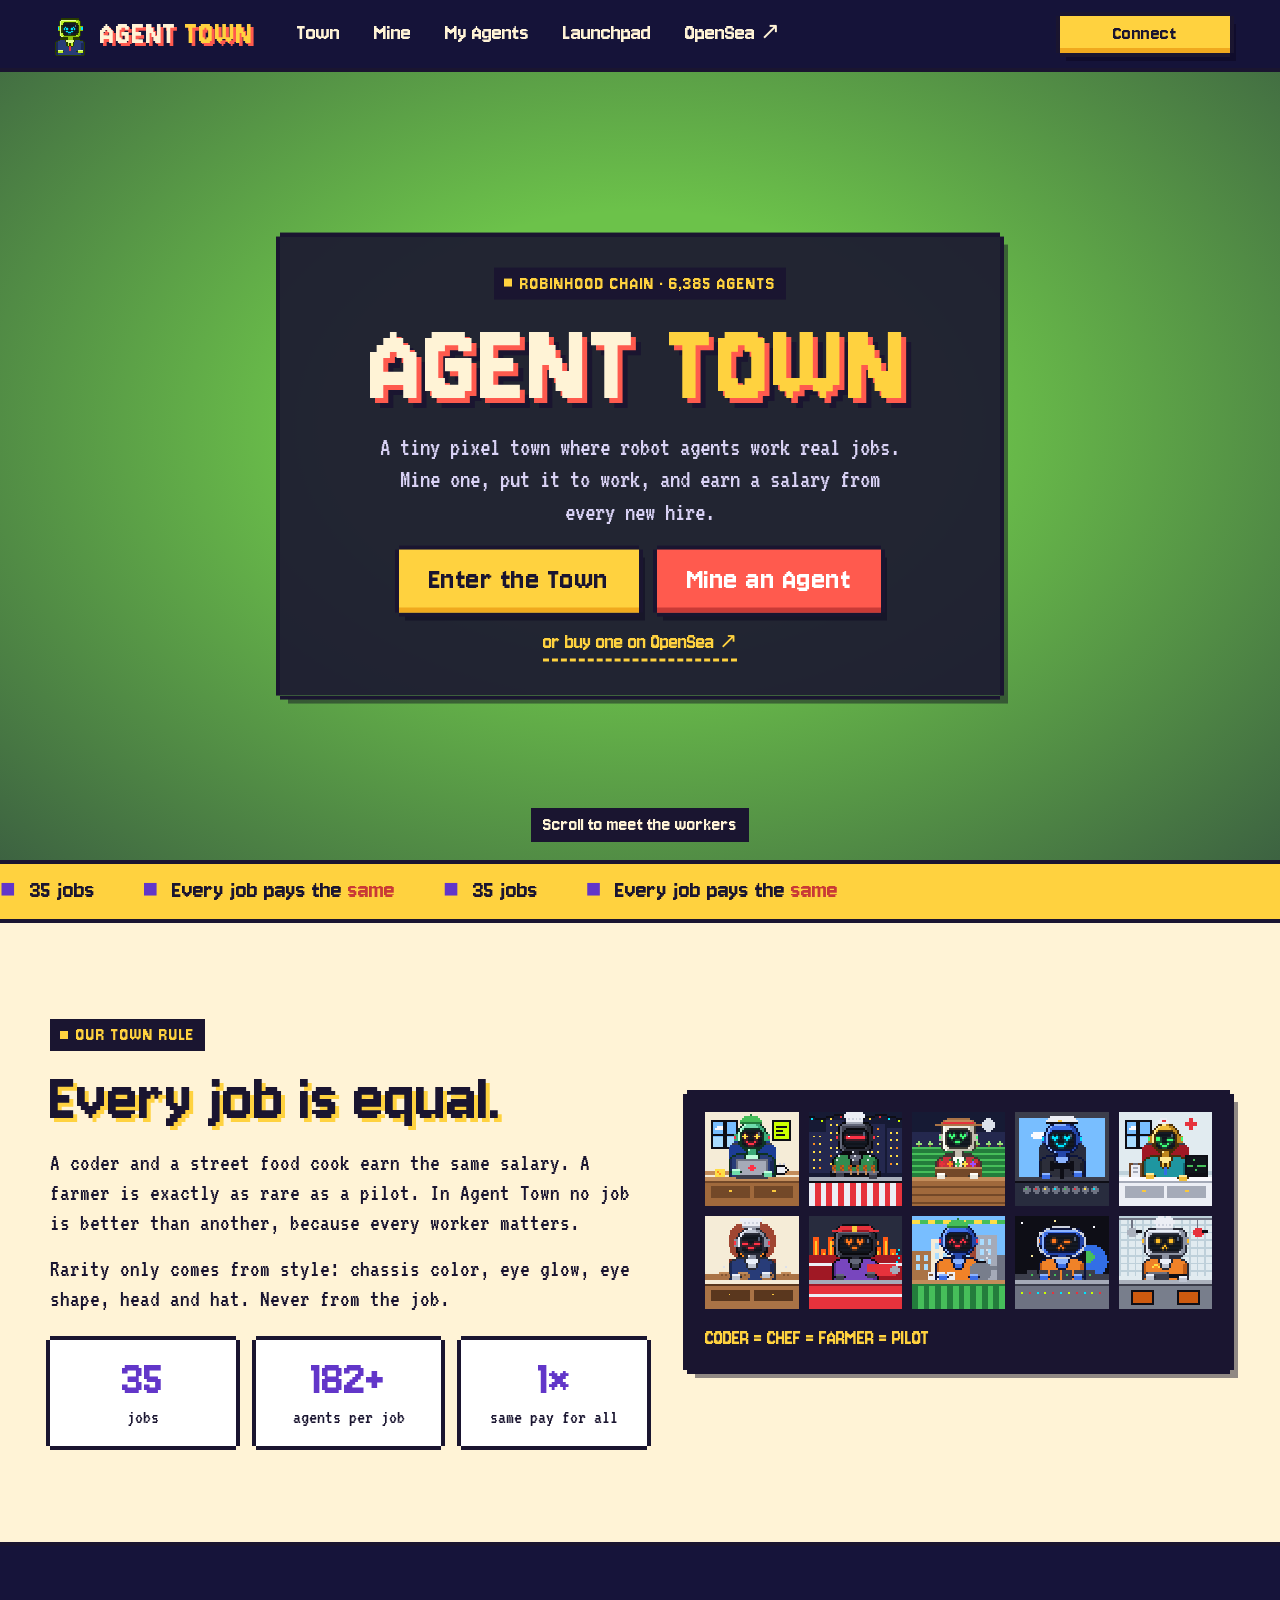
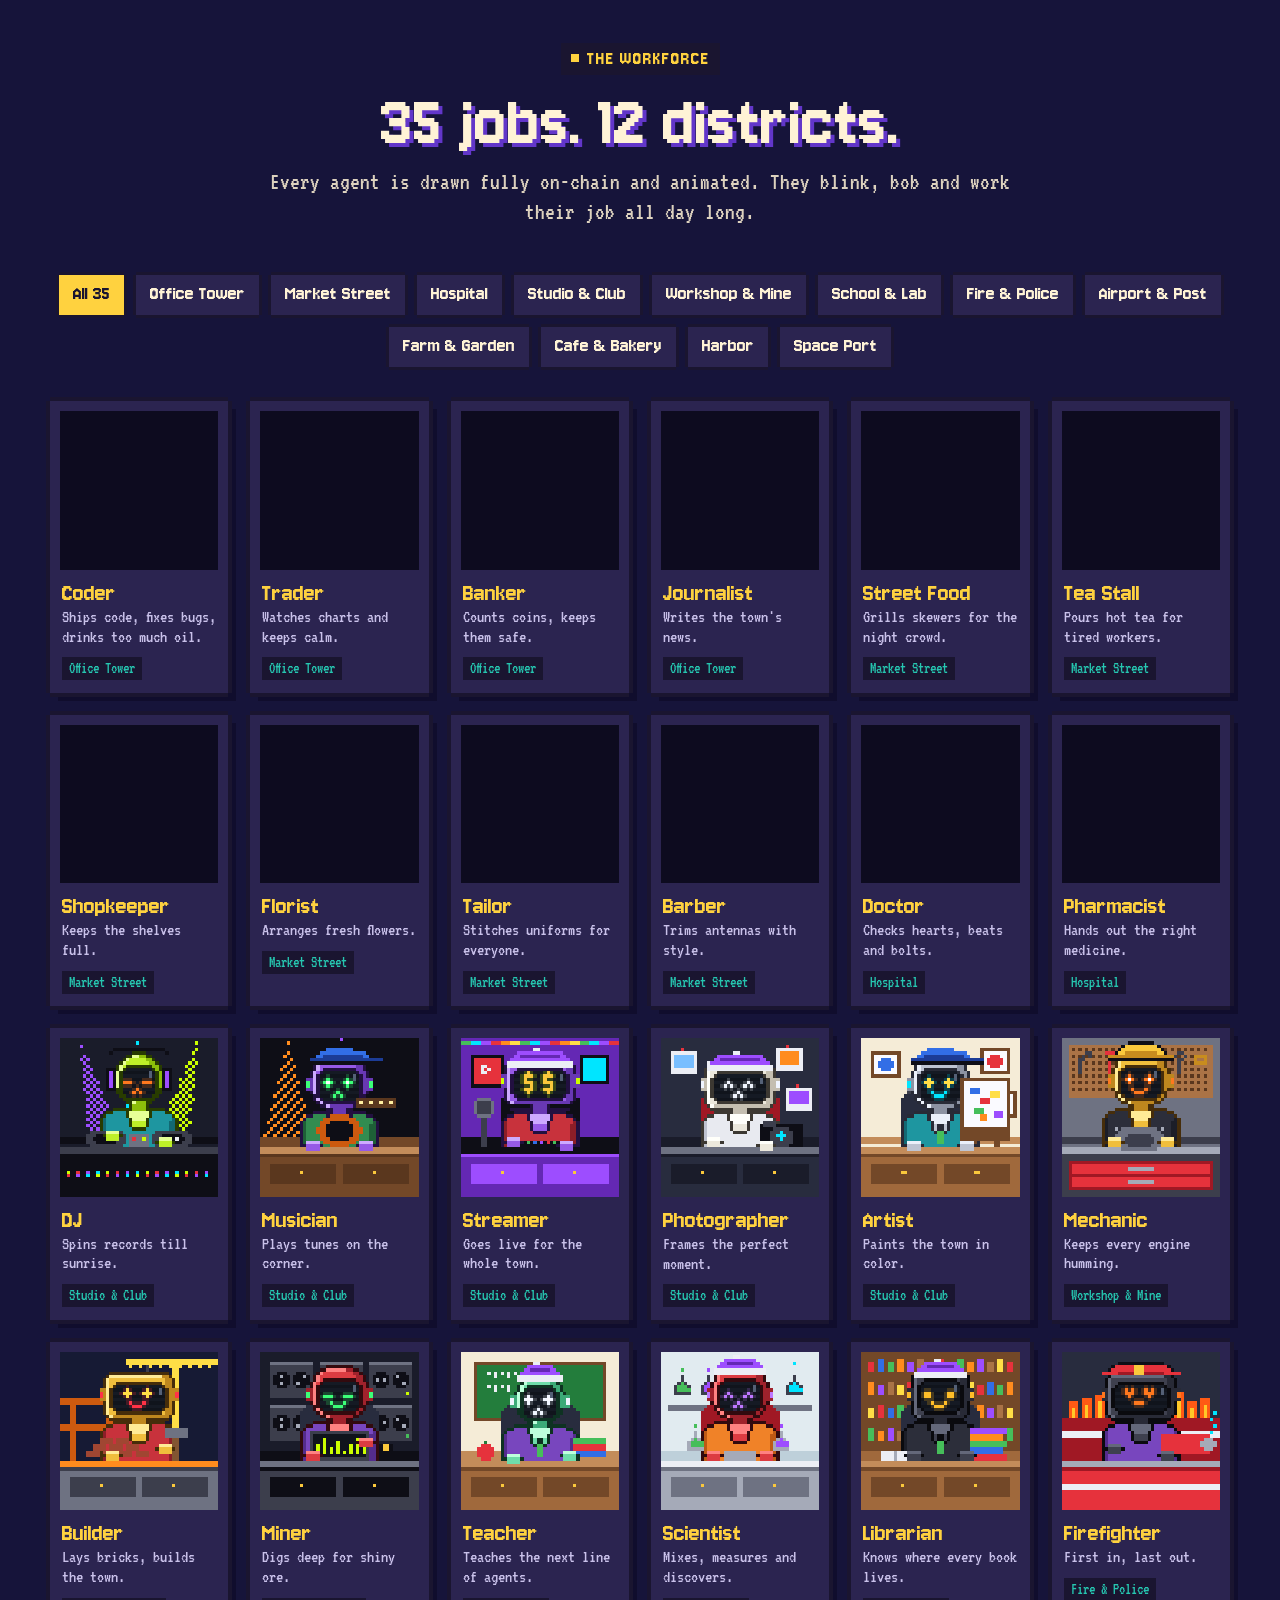
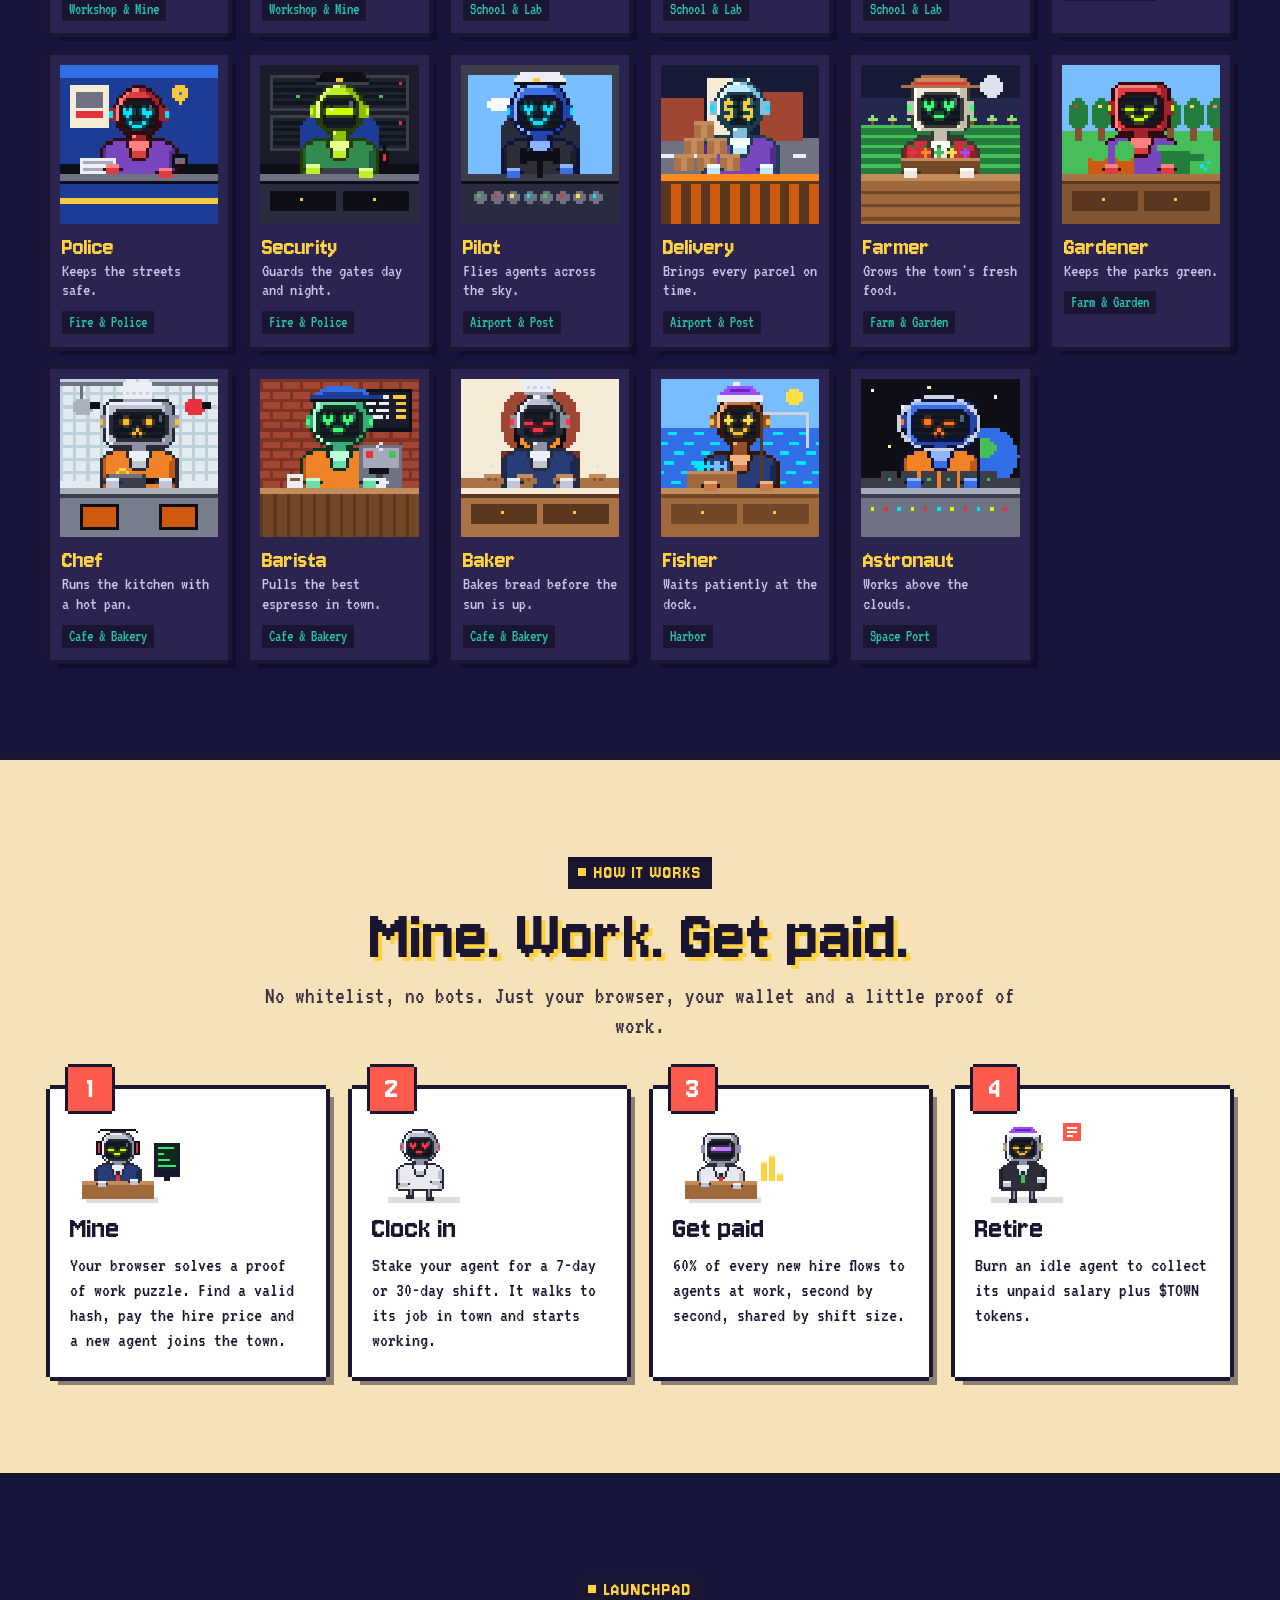
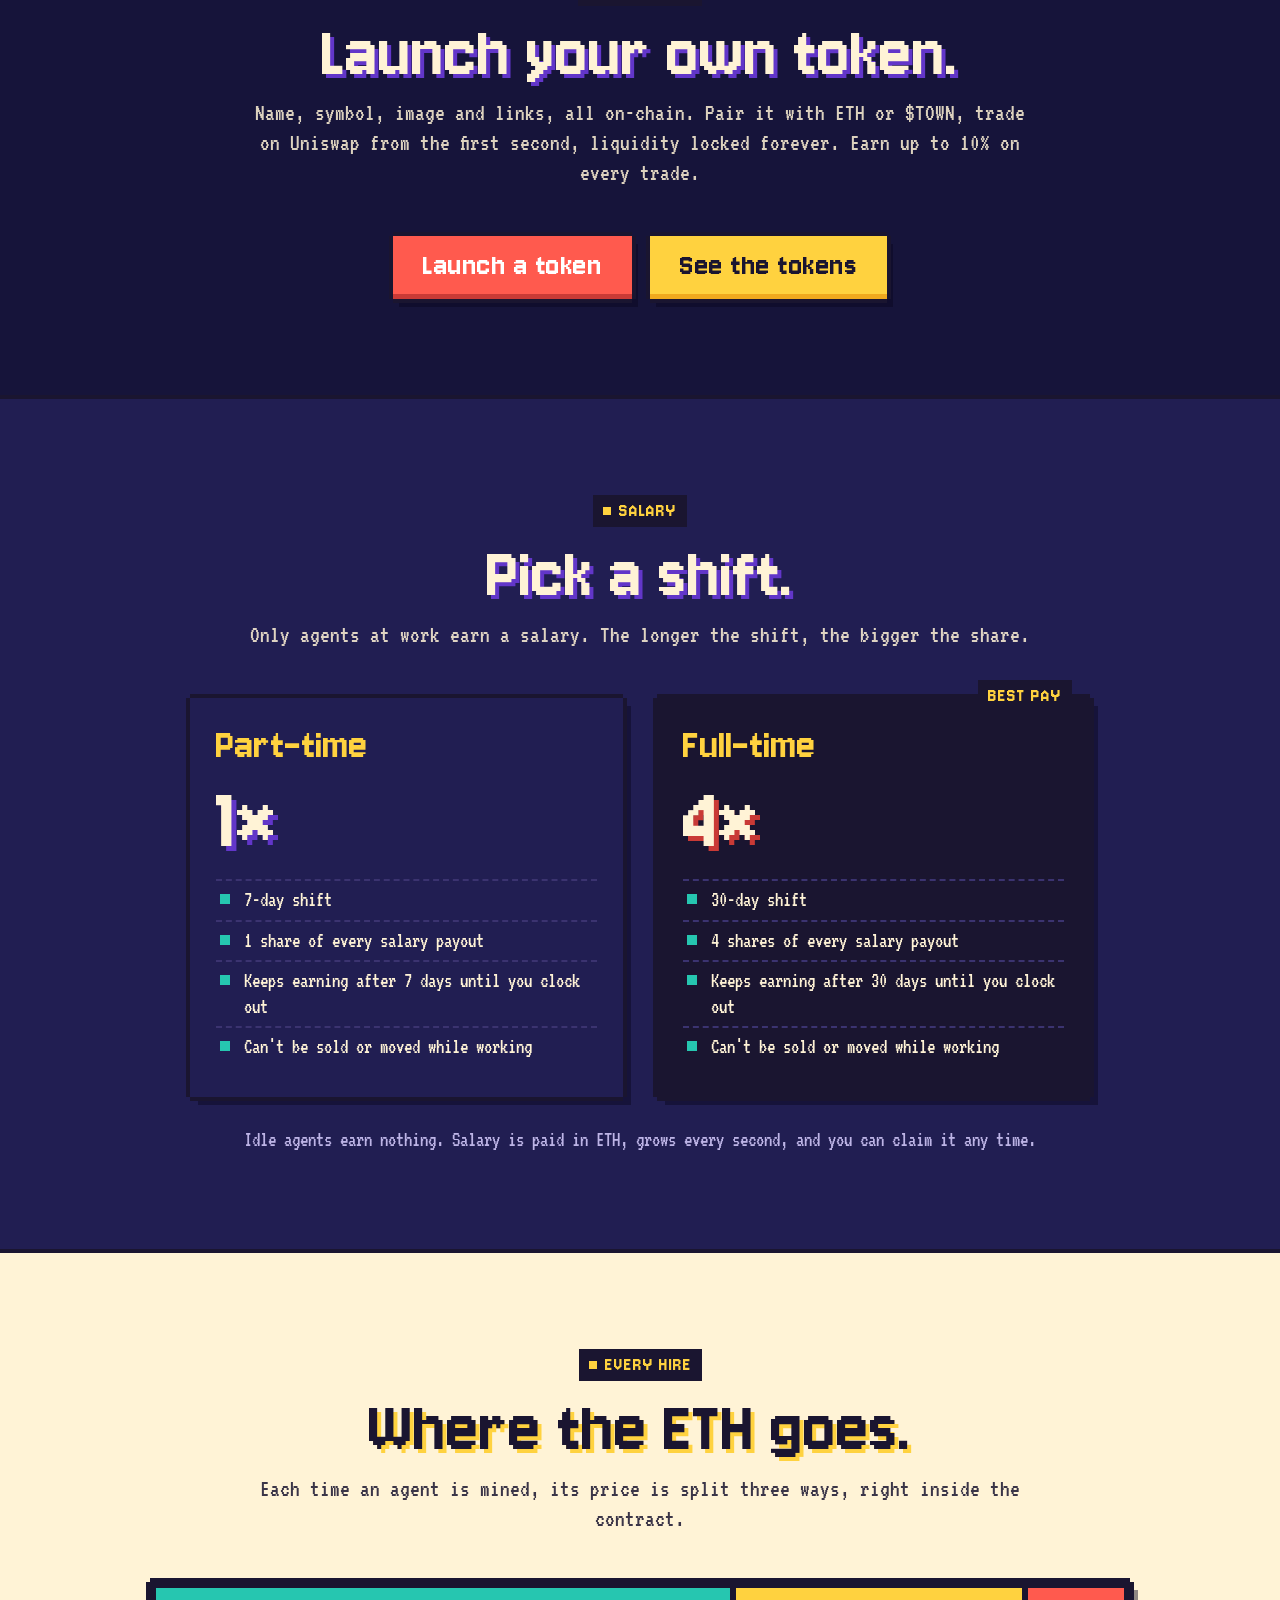
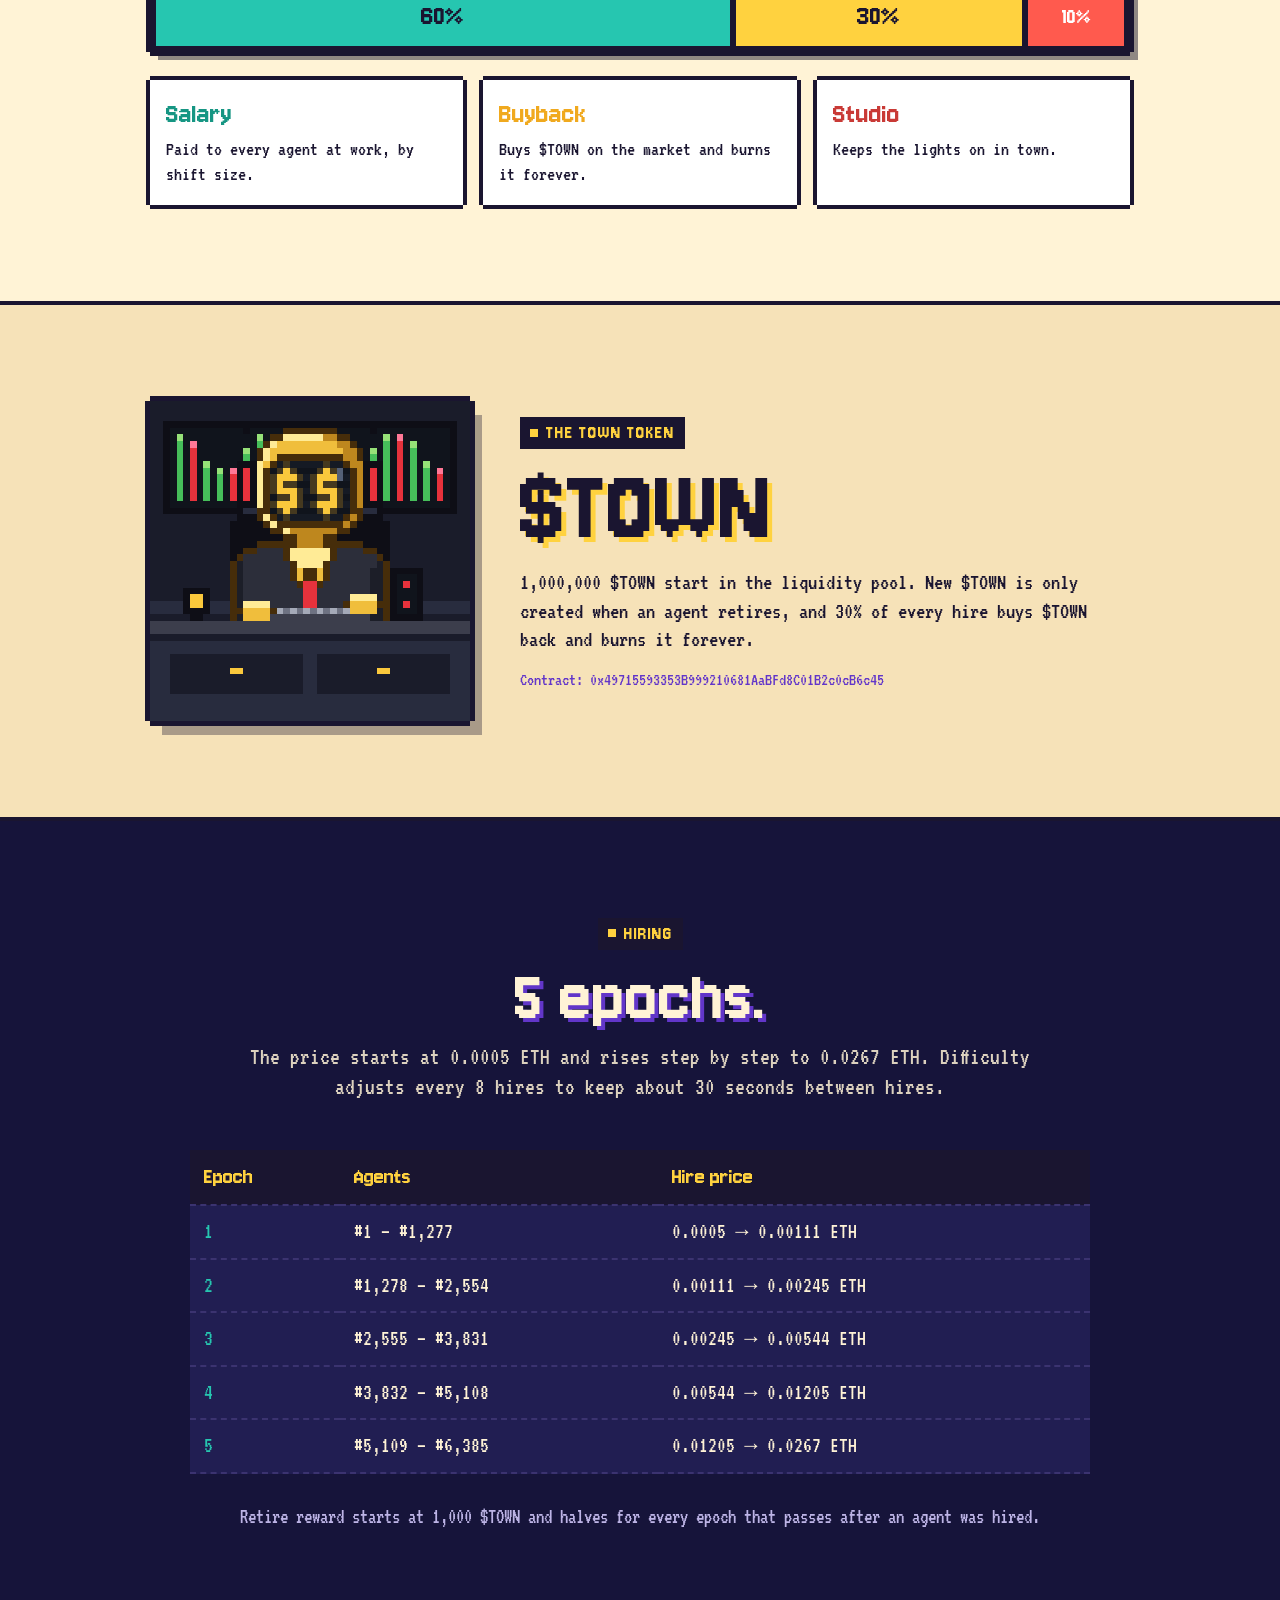
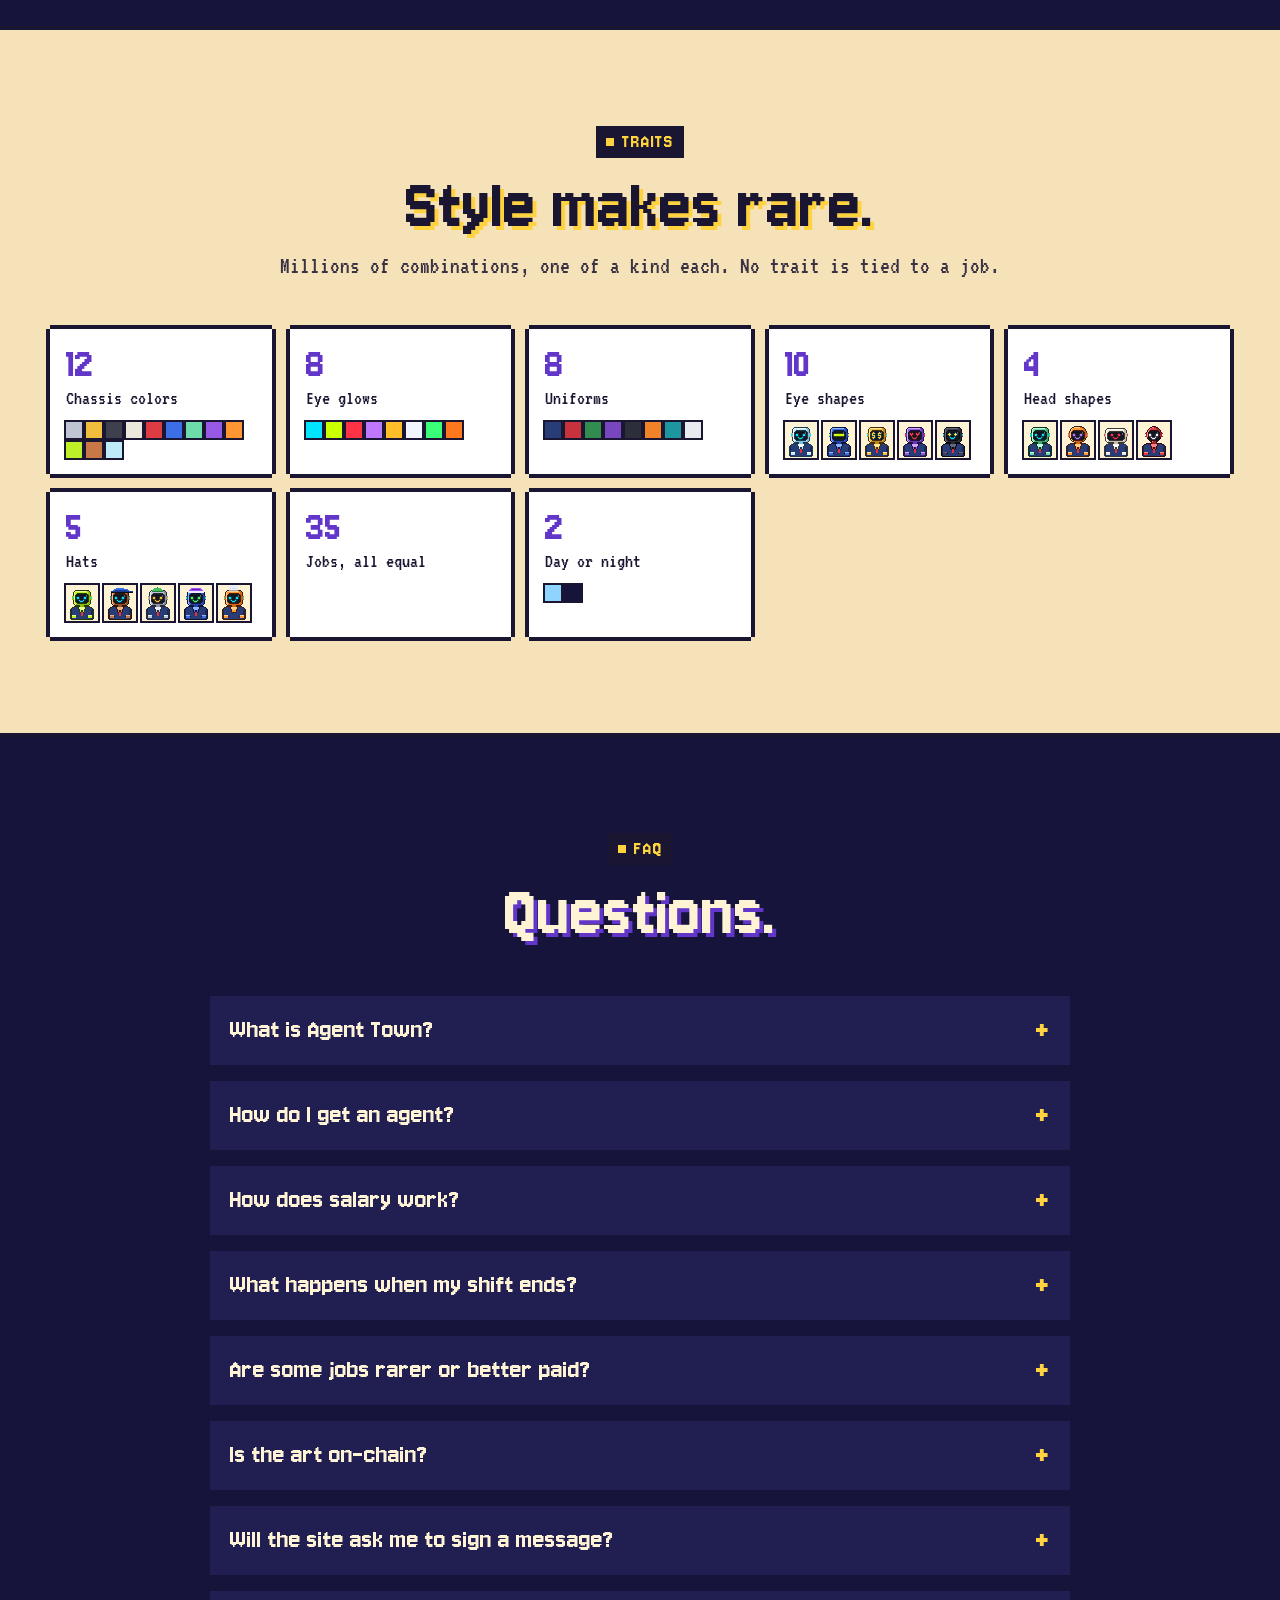
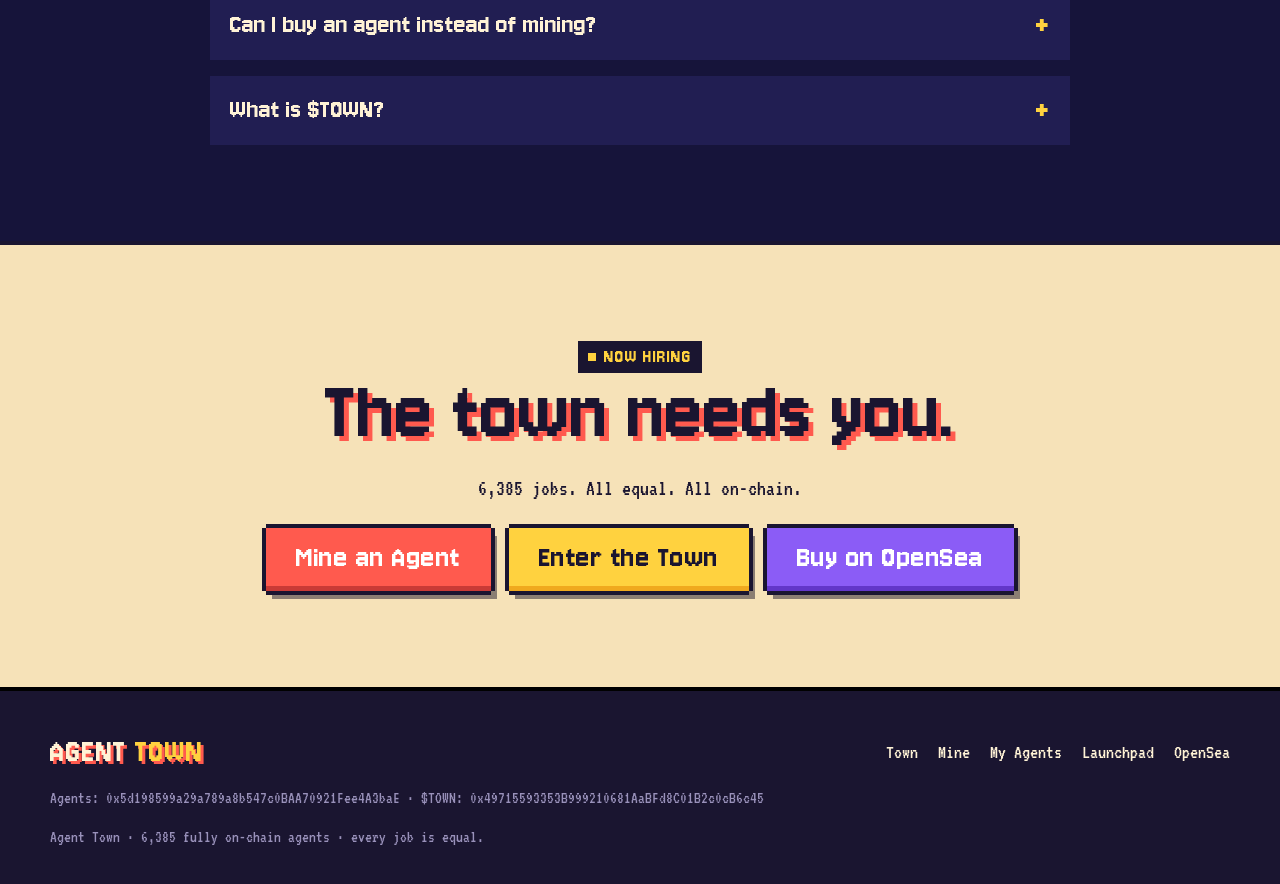
==== commit 7e9c95e9: "Add files via upload" ====
--- a/index.html
+++ b/index.html
@@ -26,6 +26,7 @@
       <a href="mine">Mine</a>
       <a href="agents">My Agents</a>
       <a href="launchpad">Launchpad</a>
+      <a data-os href="#" target="_blank" rel="noopener">OpenSea &#8599;</a>
     </nav>
     <div class="head-right rel">
       <button class="btn small wallet-btn" type="button"><i class="dot"></i><span class="t">Connect</span></button>
@@ -44,6 +45,7 @@
         <a class="btn big" href="town">Enter the Town</a>
         <a class="btn big red" href="mine">Mine an Agent</a>
       </div>
+      <a class="os-link" data-os href="#" target="_blank" rel="noopener">or buy one on OpenSea &#8599;</a>
     </div>
     <div class="hero-hint">Scroll to meet the workers</div>
   </section>
@@ -215,6 +217,7 @@
         <details class="reveal"><summary>Are some jobs rarer or better paid?</summary><p>No. Every job has the same number of agents and the same salary. Rarity only comes from style traits.</p></details>
         <details class="reveal"><summary>Is the art on-chain?</summary><p>Yes. Every agent is an animated SVG built by the contract itself. No servers, no IPFS.</p></details>
         <details class="reveal"><summary>Will the site ask me to sign a message?</summary><p>Only once when you connect: a plain text message that proves you own the wallet. It is free and can never move your funds. Everything else is a normal transaction you approve, like hiring, clocking in, clocking out, claiming or retiring.</p></details>
+        <details class="reveal"><summary>Can I buy an agent instead of mining?</summary><p>Yes. Idle agents can be traded on OpenSea. Agents at work can't be sold or moved until they clock out.</p></details>
         <details class="reveal"><summary>What is $TOWN?</summary><p>The town token. 1,000,000 $TOWN start in the liquidity pool. New $TOWN is only created when an agent retires, and 30% of every hire buys $TOWN back and burns it.</p></details>
       </div>
     </div>
@@ -228,6 +231,7 @@
       <div class="cta">
         <a class="btn big red" href="mine">Mine an Agent</a>
         <a class="btn big" href="town">Enter the Town</a>
+        <a class="btn big violet" data-os href="#" target="_blank" rel="noopener">Buy on OpenSea</a>
       </div>
     </div>
   </section>
@@ -241,6 +245,7 @@
         <a href="mine">Mine</a>
         <a href="agents">My Agents</a>
         <a href="launchpad">Launchpad</a>
+        <a data-os href="#" target="_blank" rel="noopener">OpenSea</a>
         <a data-x href="#" target="_blank" rel="noopener">X</a>
       </div>
     </div>
--- a/style.css
+++ b/style.css
@@ -701,3 +701,8 @@
   .fee-split .fs b { font-size: 24px; }
 }
 .lp-teaser .cta { display: flex; gap: 18px; justify-content: center; flex-wrap: wrap; }
+.os-link { display: inline-block; margin-top: 16px; font-family: var(--head); font-size: 22px; color: var(--sun); text-decoration: none; border-bottom: 3px dashed var(--sun); padding-bottom: 2px; }
+.os-link:hover { color: var(--paper); border-color: var(--paper); }
+.os-btn { margin-top: 16px; width: 100%; }
+.cta-row { display: flex; gap: 14px; justify-content: center; flex-wrap: wrap; margin-top: 18px; }
+.hires p { grid-column: 1 / -1; margin: 0; }
